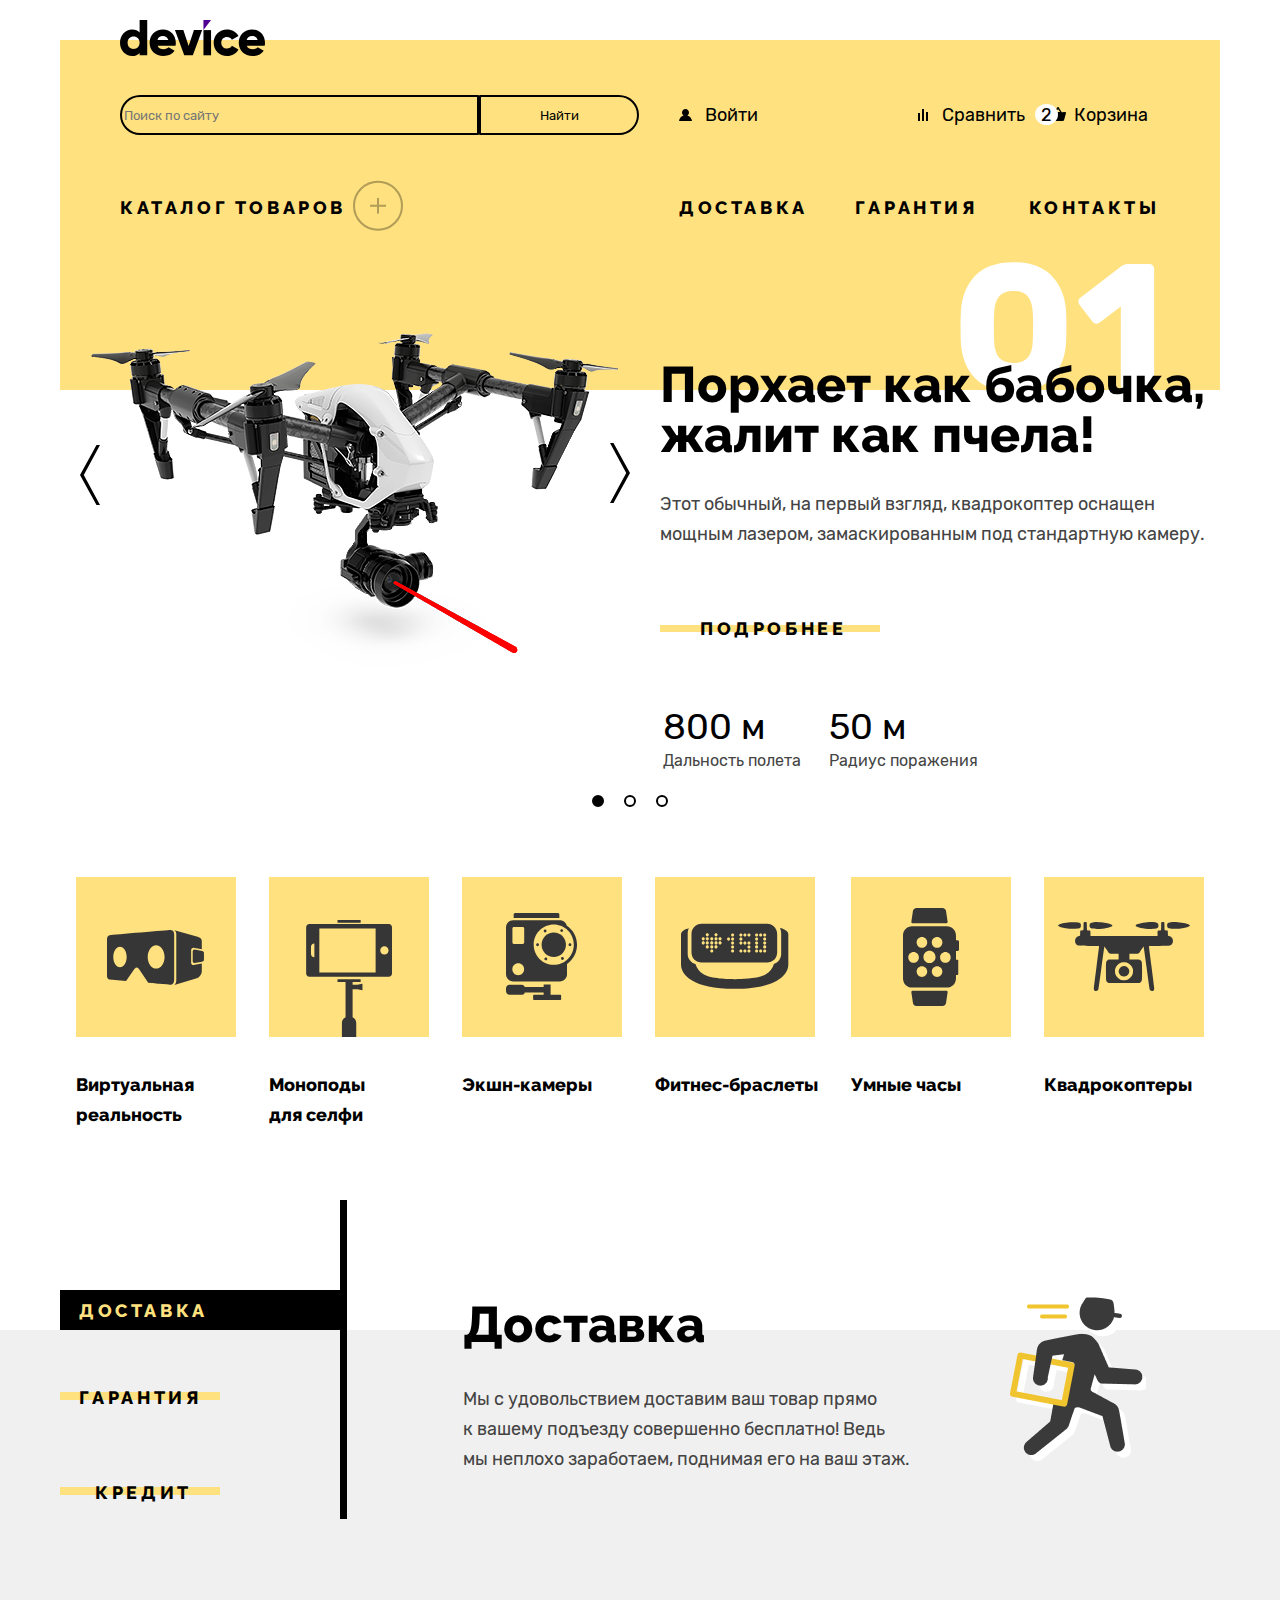
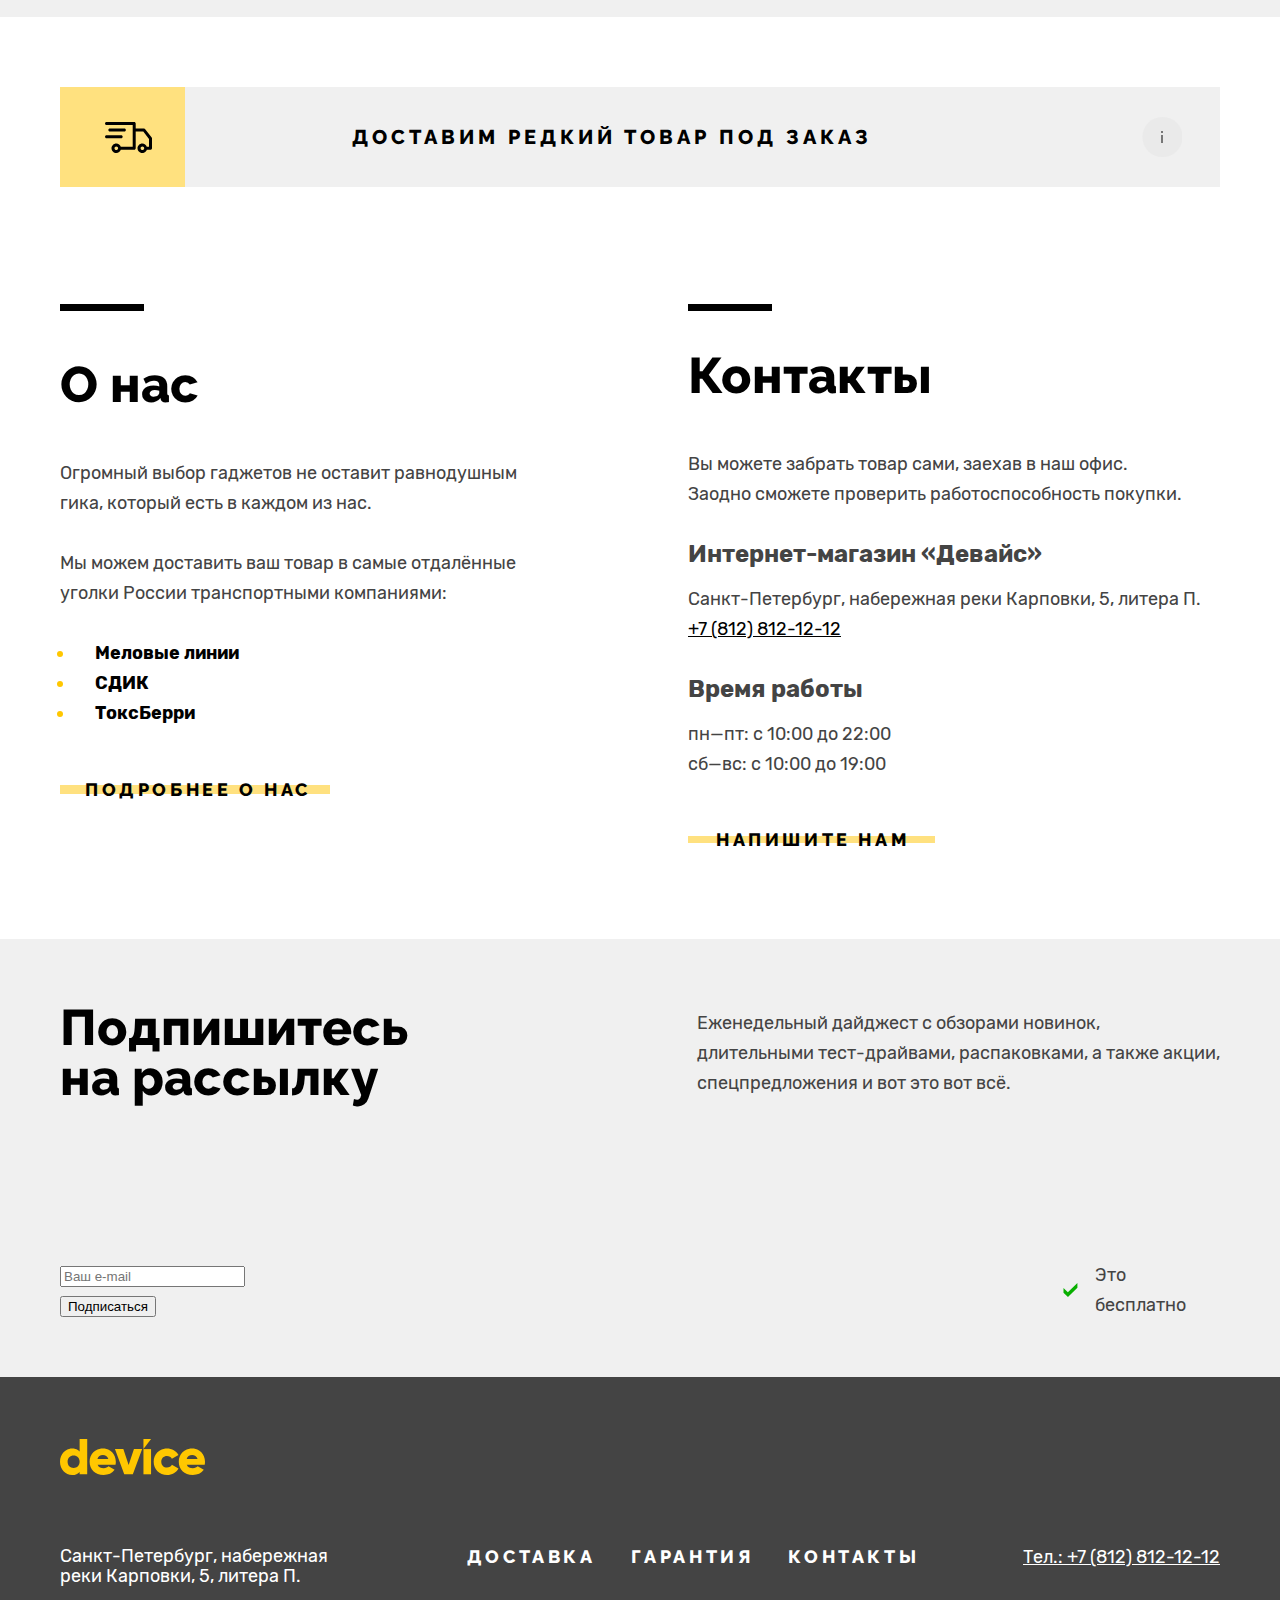
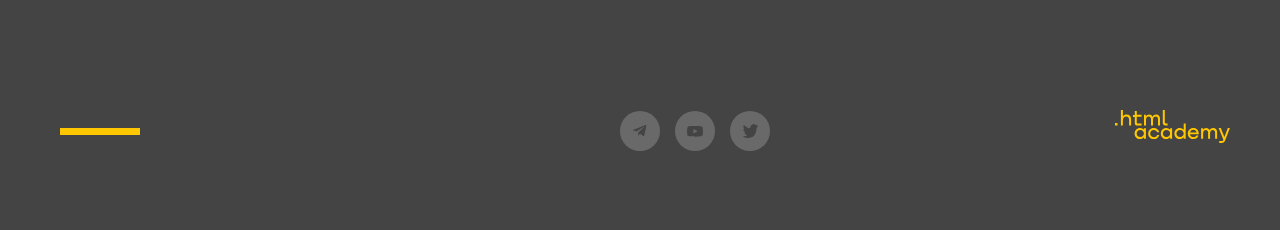
==== index.html @ 653e6f88 "Добавлено оформление" ====
<!DOCTYPE html>
<html lang="ru">

  <head>
    <meta charset="utf-8">
    <title>HTML Academy: Девайс</title>
    <link rel="stylesheet" href="styles/styles.css">
  </head>

  <body>
    <!--Шапка-->
    <header class="page-header">
      <div class="width-container header-wrapper">
        <a href="#" class="logo"><img src="images/logos/logo.svg" height="36" width="145" alt="DEVICE"></a>
        <div class="header-menu">
          <form class="site-search">
            <input type="search" name="search" id="search" class="search" placeholder="Поиск по сайту">
            <button type="submit" class="search-button">Найти</button>
          </form>
          <ul class="main-menu">
            <li class="menu-items-enter">
              <a href="#" class="menu-button enter-menu">Войти</a>
            </li>
            <li class="menu-items-compare">
              <a href="#" class="menu-button compare-menu">Сравнить</a>
            </li>
            <li class="menu-items-basket">
              <a href="#" class="menu-button basket-menu"><span class="goods-in-basket">2</span>
                Корзина</a>
            </li>
          </ul>
        </div>
        <nav class="navigation">
          <div class="navigation-list">
            <button type="button" class="navigation-button">Каталог товаров</button>
            <ul class="navigation-points">
              <li class="navigation-item-delivery"><a href="#" class="navigation-link">Доставка</a></li>
              <li class="navigation-item-warranty"><a href="#" class="navigation-link">Гарантия</a></li>
              <li class="navigation-item-contacts"><a href="#" class="navigation-link">Контакты</a></li>
            </ul>
          </div>
        </nav>
      </div>
    </header>
    <main class="main-container">
      <h1 class="visually-hidden">Интернет-магазин «Девайс»</h1>
      <!--Слайдер-->
      <section class="slider">
        <div class="width-container slider-wrapper">
          <div class="slider-navigation">
            <button type="button" class="arrow-slider arrow-left"><svg width="20" height="60" aria-hidden="true"
                focusable="false" xmlns="http://www.w3.org/2000/svg">
                <path d="M20 60H16.5L0 30L16.5 0H20L3.8 30L20 60Z" fill="black" />
              </svg>
            </button>
            <button type="button" class="arrow-slider arrow-right"><svg width="20" height="60" aria-hidden="true"
                focusable="false" xmlns="http://www.w3.org/2000/svg">
                <path d="M20 60H16.5L0 30L16.5 0H20L3.8 30L20 60Z" fill="black" />
              </svg>
            </button>
          </div>
          <ul class="favorite-goods">
            <li class="favorite-item favorite-item-01">
              <img src="images/slider/drone-slider.png" height="560" width="560" alt="Фото дрона" class="slider-photo">
              <div class="slider-information">
                <h2 class="title">Порхает как бабочка,<br> жалит как пчела!</h2>
                <p class="info-text"> Этот обычный, на первый взгляд, квадрокоптер оснащен<br> мощным лазером,
                  замаскированным
                  под стандартную камеру.</p>
                <a href="#" class="benifit-link"><span class="benifit-link-content">Подробнее</span></a>
                <table>
                  <tr>
                    <td class="text-number">800 м</td>
                    <td class="text-number">50 м</td>
                  </tr>
                  <tr>
                    <td class="text-benifit">Дальность полета</td>
                    <td class="text-benifit">Радиус поражения</td>
                  </tr>
                </table>
              </div>
            </li>
            <li class="visually-hidden">Товар 2</li>
            <li class="visually-hidden">Товар 3</li>
          </ul>
          <div class="slider-points">
            <button type="button" class="slider-button slider-button-active"></button>
            <button type="button" class="slider-button"></button>
            <button type="button" class="slider-button"></button>
          </div>
        </div>
      </section>
      <!--Каталог товаров-->
      <section class="catalogue">
        <div class="width-container">
          <ul class="catalogue-list">
            <li class="catalogue-item">
              <a href="#" class="catalogue-link">
                <div class="catalogue-icon" tabindex="-1">
                  <svg width="97" height="55" aria-hidden="true" focusable="false" xmlns="http://www.w3.org/2000/svg"
                    alt="Виртуальная реальность" class="icon-catalogue-vr">
                    <path
                      d="M84.1314 32.639V20.003C84.1314 18.694 85.1764 17.633 86.4664 17.633L94.7924 19.214V11.02C94.7924 8.66497 93.0844 7.58897 90.5904 6.75497L67.4034 0.174968C69.0194 1.56597 69.2924 2.21497 69.2924 4.57097V49.78C69.2924 52.136 68.8424 53.846 67.3254 54.99L90.5904 47.925C92.9914 47.092 94.7924 43.709 94.7924 41.353V33.44L86.4664 35.007C85.1764 35.009 84.1314 33.947 84.1314 32.639Z"
                      fill="#363636" />
                    <path
                      d="M95.1294 20.979L87.5314 19.535C86.5234 19.535 85.7074 20.364 85.7074 21.386V31.254C85.7074 32.277 86.5234 33.106 87.5314 33.106L95.1294 31.675C96.2834 31.256 96.9534 30.846 96.9534 29.823V22.83C96.9534 21.808 96.1874 21.323 95.1294 20.979Z"
                      fill="#363636" />
                    <path
                      d="M67.1704 4.48297C67.1704 -0.597033 62.9384 0.0239677 62.9384 0.0239677C62.9384 0.0239677 5.83241 4.73797 2.83841 5.14497C-0.155585 5.55197 0.00141458 9.53197 0.00141458 9.53197C0.00141458 9.53197 0.000414578 42.069 0.000414578 45.812C0.000414578 49.555 2.59941 49.565 2.59941 49.565L19.0764 50.968L27.2124 39.3C27.2124 39.3 28.3214 37.472 29.7174 37.472C31.1144 37.472 32.1494 39.333 32.1494 39.333L41.2104 52.854C41.2104 52.854 60.1054 54.763 63.7314 54.763C67.3574 54.762 67.1704 49.739 67.1704 49.739C67.1704 49.739 67.1704 9.56297 67.1704 4.48297ZM12.9824 37.192C9.28442 37.192 6.28641 32.591 6.28641 26.917C6.28641 21.243 9.28442 16.642 12.9824 16.642C16.6804 16.642 19.6784 21.243 19.6784 26.917C19.6784 32.591 16.6804 37.192 12.9824 37.192ZM49.1404 38.618C44.4784 38.618 40.6994 33.379 40.6994 26.917C40.6994 20.454 44.4794 15.215 49.1404 15.215C53.8024 15.215 57.5824 20.454 57.5824 26.917C57.5824 33.379 53.8024 38.618 49.1404 38.618Z"
                      fill="#363636" />
                  </svg>
                </div>
                <p class="catalogue-name" tabindex="-1">Виртуальная<br>реальность</p>
              </a>
            </li>
            <li class="catalogue-item">
              <a href="#" class="catalogue-link">
                <div class="catalogue-icon" tabindex="-1">
                  <svg width="87" height="117" aria-hidden="true" focusable="false" xmlns="http://www.w3.org/2000/svg"
                    alt="Моноподы для селфи" class="icon-catalogue-selfie">
                    <path
                      d="M82.821 4.011H3.33003C1.56903 4.011 0.142029 5.438 0.142029 7.199V53.612C0.142029 55.375 1.56903 56.801 3.33003 56.801H82.822C84.584 56.801 86.011 55.374 86.011 53.612V7.199C86.011 5.438 84.583 4.011 82.821 4.011ZM8.39203 37.236H8.16603C6.40403 37.236 4.97703 35.807 4.97703 34.047V26.764C4.97703 25.003 6.40403 23.576 8.16603 23.576H8.39203V37.236ZM69.623 52.408H13.341V8.402H69.623V52.408ZM78.4 34.552C76.111 34.552 74.254 32.697 74.254 30.405C74.254 28.113 76.11 26.258 78.4 26.258C80.691 26.258 82.548 28.113 82.548 30.405C82.548 32.697 80.691 34.552 78.4 34.552Z"
                      fill="#363636" />
                    <path d="M54.654 0H31.497V2.758H54.654V0Z" fill="#363636" />
                    <path
                      d="M46.608 64.861V61.888H54.654V59.13H31.498V61.888H39.543V97.134C37.404 98.072 35.908 100.206 35.908 102.693V117H50.243V102.693C50.243 100.207 48.748 98.072 46.607 97.136V69.146H51.403L56.454 70.359V63.648L51.403 64.861H46.608Z"
                      fill="#363636" />
                  </svg>
                </div>
                <p class="catalogue-name" tabindex="-1">Моноподы<br>для селфи</p>
              </a>
            </li>
            <li class="catalogue-item">
              <a href="#" class="catalogue-link">
                <div class="catalogue-icon" tabindex="-1">
                  <svg width="72" height="87" aria-hidden="true" focusable="false" xmlns="http://www.w3.org/2000/svg"
                    alt="Экшн-камеры" class="icon-catalogue-actioncam">
                    <path
                      d="M53.349 1.49C53.349 0.754 52.771 0 52.038 0H9.053C8.32 0 7.672 0.754 7.672 1.49V5.012H53.348L53.349 1.49Z"
                      fill="#363636" />
                    <path
                      d="M54.202 81.809H44.605V71.426H37.647V73.933H18.774C18.237 72.679 17.017 71.785 15.593 71.785H3.559C1.642 71.784 0 73.387 0 75.311V78.329C0 80.253 1.642 81.809 3.559 81.809H15.594C17.105 81.809 18.386 80.913 18.863 79.483H37.648V81.809H28.13C27.597 81.809 27.12 82.246 27.12 82.781V85.953C27.12 86.488 27.598 87.001 28.13 87.001H54.202C54.735 87.001 55.132 86.488 55.132 85.953V82.78C55.132 82.245 54.735 81.809 54.202 81.809Z"
                      fill="#363636" />
                    <path
                      d="M60.666 12.39C59.805 9.453 57.099 7.34 53.895 7.34H7.148C3.25 7.34 0 10.449 0 14.361V61.261C0 65.173 3.25 68.382 7.148 68.382H53.895C57.793 68.382 61.021 65.173 61.021 61.261V50.915C67.087 46.711 71.022 39.704 71.022 31.751C71.021 23.672 66.89 16.57 60.666 12.39ZM12.238 62.151C8.979 62.151 6.337 59.501 6.337 56.23C6.337 52.96 8.979 50.308 12.238 50.308C15.497 50.308 18.14 52.96 18.14 56.23C18.14 59.501 15.497 62.151 12.238 62.151ZM18.199 29.546C18.199 30.332 17.564 30.968 16.781 30.968H7.841C7.058 30.968 6.423 30.331 6.423 29.546V15.386C6.423 14.6 7.058 13.963 7.841 13.963H16.78C17.563 13.963 18.198 14.6 18.198 15.386L18.199 29.546ZM47.762 51.858C36.686 51.858 27.705 42.848 27.705 31.735C27.705 20.622 36.685 11.611 47.762 11.611C58.839 11.611 67.82 20.621 67.82 31.735C67.82 42.849 58.839 51.858 47.762 51.858Z"
                      fill="#363636" />
                    <path
                      d="M47.762 43.964C54.4932 43.964 59.95 38.4889 59.95 31.735C59.95 24.9811 54.4932 19.506 47.762 19.506C41.0308 19.506 35.574 24.9811 35.574 31.735C35.574 38.4889 41.0308 43.964 47.762 43.964Z"
                      fill="#363636" />
                    <path
                      d="M31.562 33.171C32.3545 33.171 32.997 32.5285 32.997 31.736C32.997 30.9435 32.3545 30.301 31.562 30.301C30.7695 30.301 30.127 30.9435 30.127 31.736C30.127 32.5285 30.7695 33.171 31.562 33.171Z"
                      fill="#363636" />
                    <path
                      d="M63.963 33.171C64.7555 33.171 65.398 32.5285 65.398 31.736C65.398 30.9435 64.7555 30.301 63.963 30.301C63.1705 30.301 62.528 30.9435 62.528 31.736C62.528 32.5285 63.1705 33.171 63.963 33.171Z"
                      fill="#363636" />
                    <path
                      d="M39.109 19.429C39.9015 19.429 40.544 18.7865 40.544 17.994C40.544 17.2015 39.9015 16.559 39.109 16.559C38.3165 16.559 37.674 17.2015 37.674 17.994C37.674 18.7865 38.3165 19.429 39.109 19.429Z"
                      fill="#363636" />
                    <path
                      d="M56.415 46.912C57.2048 46.912 57.845 46.2691 57.845 45.476C57.845 44.6829 57.2048 44.04 56.415 44.04C55.6252 44.04 54.985 44.6829 54.985 45.476C54.985 46.2691 55.6252 46.912 56.415 46.912Z"
                      fill="#363636" />
                    <path
                      d="M55.697 19C56.4895 19 57.132 18.3575 57.132 17.565C57.132 16.7725 56.4895 16.13 55.697 16.13C54.9045 16.13 54.262 16.7725 54.262 17.565C54.262 18.3575 54.9045 19 55.697 19Z"
                      fill="#363636" />
                    <path
                      d="M39.828 47.341C40.6205 47.341 41.263 46.6985 41.263 45.906C41.263 45.1135 40.6205 44.471 39.828 44.471C39.0355 44.471 38.393 45.1135 38.393 45.906C38.393 46.6985 39.0355 47.341 39.828 47.341Z"
                      fill="#363636" />
                  </svg>
                </div>
                <p class="catalogue-name" tabindex="-1">Экшн-камеры</p>
              </a>
            </li>
            <li class="catalogue-item">
              <a href="#" class="catalogue-link">
                <div class="catalogue-icon" tabindex="-1">
                  <svg width="108" height="66" aria-hidden="true" focusable="false" xmlns="http://www.w3.org/2000/svg"
                    alt="Фитнес-браслеты" class="icon-catalogue-fit">
                    <path
                      d="M98.967 5.07411C99.719 6.51511 100.176 8.15411 100.176 9.89211V30.9941C100.176 35.6101 97.084 39.5211 92.93 40.8941C91.605 44.8811 89.152 48.7481 84.879 51.3261C76.203 56.5571 53.755 56.1631 53.681 56.1631C53.603 56.1631 31.168 56.5581 22.492 51.3261C18.276 48.7811 15.784 44.9791 14.45 41.0471C10.032 39.8381 6.694 35.7961 6.694 30.9941V9.89311C6.694 8.20511 7.121 6.61111 7.833 5.20011C4.17 6.10911 0 7.91811 0 11.4341C0 17.6771 0 37.1211 0 41.4171C0 51.6681 11.839 65.8501 53.657 65.8501C95.477 65.8501 107.314 51.6681 107.314 41.4171C107.314 37.1211 107.314 17.6771 107.314 11.4341C107.313 7.75011 102.738 5.94011 98.967 5.07411Z"
                      fill="#363636" />
                    <path
                      d="M20.561 39.4591H86.084C91.648 39.4591 96.158 34.9461 96.158 29.3821V10.9351C96.158 5.37211 91.648 0.860107 86.084 0.860107H20.561C14.997 0.860107 10.486 5.37111 10.486 10.9351V29.3821C10.486 34.9461 14.997 39.4591 20.561 39.4591ZM83.695 10.4681C84.562 10.4681 85.264 11.1711 85.264 12.0381C85.264 12.9041 84.562 13.6071 83.695 13.6071C82.828 13.6071 82.127 12.9041 82.127 12.0381C82.127 11.1701 82.828 10.4681 83.695 10.4681ZM83.695 14.5071C84.562 14.5071 85.264 15.2101 85.264 16.0751C85.264 16.9421 84.562 17.6441 83.695 17.6441C82.828 17.6441 82.127 16.9421 82.127 16.0751C82.127 15.2101 82.828 14.5071 83.695 14.5071ZM83.695 18.5461C84.562 18.5461 85.264 19.2481 85.264 20.1151C85.264 20.9811 84.562 21.6841 83.695 21.6841C82.828 21.6841 82.127 20.9811 82.127 20.1151C82.127 19.2481 82.828 18.5461 83.695 18.5461ZM83.695 22.3731C84.562 22.3731 85.264 23.0771 85.264 23.9421C85.264 24.8091 84.562 25.5101 83.695 25.5101C82.828 25.5101 82.127 24.8091 82.127 23.9421C82.127 23.0761 82.828 22.3731 83.695 22.3731ZM83.695 26.4121C84.562 26.4121 85.264 27.1141 85.264 27.9811C85.264 28.8461 84.562 29.5491 83.695 29.5491C82.828 29.5491 82.127 28.8451 82.127 27.9811C82.127 27.1141 82.828 26.4121 83.695 26.4121ZM79.656 10.4681C80.523 10.4681 81.224 11.1711 81.224 12.0381C81.224 12.9041 80.523 13.6071 79.656 13.6071C78.791 13.6071 78.088 12.9041 78.088 12.0381C78.088 11.1701 78.791 10.4681 79.656 10.4681ZM79.656 26.4121C80.523 26.4121 81.224 27.1141 81.224 27.9811C81.224 28.8461 80.523 29.5491 79.656 29.5491C78.791 29.5491 78.088 28.8451 78.088 27.9811C78.088 27.1141 78.791 26.4121 79.656 26.4121ZM75.619 10.4681C76.484 10.4681 77.187 11.1711 77.187 12.0381C77.187 12.9041 76.484 13.6071 75.619 13.6071C74.752 13.6071 74.05 12.9041 74.05 12.0381C74.05 11.1701 74.752 10.4681 75.619 10.4681ZM75.619 14.5071C76.484 14.5071 77.187 15.2101 77.187 16.0751C77.187 16.9421 76.484 17.6441 75.619 17.6441C74.752 17.6441 74.05 16.9421 74.05 16.0751C74.05 15.2101 74.752 14.5071 75.619 14.5071ZM75.619 18.5461C76.484 18.5461 77.187 19.2481 77.187 20.1151C77.187 20.9811 76.484 21.6841 75.619 21.6841C74.752 21.6841 74.05 20.9811 74.05 20.1151C74.05 19.2481 74.752 18.5461 75.619 18.5461ZM75.619 22.3731C76.484 22.3731 77.187 23.0771 77.187 23.9421C77.187 24.8091 76.484 25.5101 75.619 25.5101C74.752 25.5101 74.05 24.8091 74.05 23.9421C74.05 23.0761 74.752 22.3731 75.619 22.3731ZM75.619 26.4121C76.484 26.4121 77.187 27.1141 77.187 27.9811C77.187 28.8461 76.484 29.5491 75.619 29.5491C74.752 29.5491 74.05 28.8451 74.05 27.9811C74.05 27.1141 74.752 26.4121 75.619 26.4121ZM67.965 10.4681C68.832 10.4681 69.533 11.1711 69.533 12.0381C69.533 12.9041 68.832 13.6071 67.965 13.6071C67.098 13.6071 66.397 12.9041 66.397 12.0381C66.396 11.1701 67.1 10.4681 67.965 10.4681ZM67.965 18.5461C68.832 18.5461 69.533 19.2481 69.533 20.1151C69.533 20.9811 68.832 21.6841 67.965 21.6841C67.098 21.6841 66.397 20.9811 66.397 20.1151C66.396 19.2481 67.1 18.5461 67.965 18.5461ZM67.965 22.4271C68.832 22.4271 69.533 23.1281 69.533 23.9951C69.533 24.8601 68.832 25.5641 67.965 25.5641C67.098 25.5641 66.397 24.8601 66.397 23.9951C66.396 23.1281 67.1 22.4271 67.965 22.4271ZM67.965 26.4121C68.832 26.4121 69.533 27.1141 69.533 27.9811C69.533 28.8461 68.832 29.5491 67.965 29.5491C67.098 29.5491 66.397 28.8451 66.397 27.9811C66.396 27.1141 67.1 26.4121 67.965 26.4121ZM63.926 10.4681C64.793 10.4681 65.496 11.1711 65.496 12.0381C65.496 12.9041 64.793 13.6071 63.926 13.6071C63.061 13.6071 62.357 12.9041 62.357 12.0381C62.356 11.1701 63.061 10.4681 63.926 10.4681ZM63.926 18.5461C64.793 18.5461 65.496 19.2481 65.496 20.1151C65.496 20.9811 64.793 21.6841 63.926 21.6841C63.061 21.6841 62.357 20.9811 62.357 20.1151C62.356 19.2481 63.061 18.5461 63.926 18.5461ZM63.926 26.4121C64.793 26.4121 65.496 27.1141 65.496 27.9811C65.496 28.8461 64.793 29.5491 63.926 29.5491C63.061 29.5491 62.357 28.8451 62.357 27.9811C62.356 27.1141 63.061 26.4121 63.926 26.4121ZM59.888 10.4681C60.753 10.4681 61.457 11.1711 61.457 12.0381C61.457 12.9041 60.753 13.6071 59.888 13.6071C59.021 13.6071 58.32 12.9041 58.32 12.0381C58.319 11.1701 59.021 10.4681 59.888 10.4681ZM59.888 14.5071C60.753 14.5071 61.457 15.2101 61.457 16.0751C61.457 16.9421 60.753 17.6441 59.888 17.6441C59.021 17.6441 58.32 16.9421 58.32 16.0751C58.319 15.2101 59.021 14.5071 59.888 14.5071ZM59.888 18.5461C60.753 18.5461 61.457 19.2481 61.457 20.1151C61.457 20.9811 60.753 21.6841 59.888 21.6841C59.021 21.6841 58.32 20.9811 58.32 20.1151C58.319 19.2481 59.021 18.5461 59.888 18.5461ZM59.888 26.4121C60.753 26.4121 61.457 27.1141 61.457 27.9811C61.457 28.8461 60.753 29.5491 59.888 29.5491C59.021 29.5491 58.32 28.8451 58.32 27.9811C58.319 27.1141 59.021 26.4121 59.888 26.4121ZM51.598 10.4681C52.465 10.4681 53.167 11.1711 53.167 12.0381C53.167 12.9041 52.465 13.6071 51.598 13.6071C50.731 13.6071 50.03 12.9041 50.03 12.0381C50.029 11.1701 50.731 10.4681 51.598 10.4681ZM51.598 14.5071C52.465 14.5071 53.167 15.2101 53.167 16.0751C53.167 16.9421 52.465 17.6441 51.598 17.6441C50.731 17.6441 50.03 16.9421 50.03 16.0751C50.029 15.2101 50.731 14.5071 51.598 14.5071ZM51.598 18.5461C52.465 18.5461 53.167 19.2481 53.167 20.1151C53.167 20.9811 52.465 21.6841 51.598 21.6841C50.731 21.6841 50.03 20.9811 50.03 20.1151C50.029 19.2481 50.731 18.5461 51.598 18.5461ZM51.598 22.4271C52.465 22.4271 53.167 23.1281 53.167 23.9951C53.167 24.8601 52.465 25.5641 51.598 25.5641C50.731 25.5641 50.03 24.8601 50.03 23.9951C50.029 23.1281 50.731 22.4271 51.598 22.4271ZM51.598 26.4121C52.465 26.4121 53.167 27.1141 53.167 27.9811C53.167 28.8461 52.465 29.5491 51.598 29.5491C50.731 29.5491 50.03 28.8451 50.03 27.9811C50.029 27.1141 50.731 26.4121 51.598 26.4121ZM47.559 14.5071C48.426 14.5071 49.127 15.2101 49.127 16.0751C49.127 16.9421 48.426 17.6441 47.559 17.6441C46.692 17.6441 45.99 16.9421 45.99 16.0751C45.99 15.2101 46.691 14.5071 47.559 14.5071ZM39.057 14.2951C39.922 14.2951 40.626 14.9981 40.626 15.8631C40.626 16.7301 39.922 17.4321 39.057 17.4321C38.19 17.4321 37.486 16.7291 37.486 15.8631C37.486 14.9981 38.189 14.2951 39.057 14.2951ZM39.057 18.3331C39.922 18.3331 40.626 19.0361 40.626 19.9031C40.626 20.7691 39.922 21.4731 39.057 21.4731C38.19 21.4731 37.486 20.7691 37.486 19.9031C37.486 19.0361 38.189 18.3331 39.057 18.3331ZM35.018 10.2551C35.883 10.2551 36.586 10.9581 36.586 11.8251C36.586 12.6911 35.882 13.3931 35.018 13.3931C34.151 13.3931 33.449 12.6901 33.449 11.8251C33.449 10.9581 34.15 10.2551 35.018 10.2551ZM35.018 14.2951C35.883 14.2951 36.586 14.9981 36.586 15.8631C36.586 16.7301 35.882 17.4321 35.018 17.4321C34.151 17.4321 33.449 16.7291 33.449 15.8631C33.449 14.9981 34.15 14.2951 35.018 14.2951ZM35.018 18.3331C35.883 18.3331 36.586 19.0361 36.586 19.9031C36.586 20.7691 35.882 21.4731 35.018 21.4731C34.151 21.4731 33.449 20.7691 33.449 19.9031C33.449 19.0361 34.15 18.3331 35.018 18.3331ZM35.018 22.3731C35.883 22.3731 36.586 23.0771 36.586 23.9421C36.586 24.8091 35.882 25.5101 35.018 25.5101C34.151 25.5101 33.449 24.8091 33.449 23.9421C33.449 23.0761 34.15 22.3731 35.018 22.3731ZM30.764 14.2951C31.631 14.2951 32.333 14.9981 32.333 15.8631C32.333 16.7301 31.631 17.4321 30.764 17.4321C29.897 17.4321 29.196 16.7291 29.196 15.8631C29.196 14.9981 29.897 14.2951 30.764 14.2951ZM30.764 18.3331C31.631 18.3331 32.333 19.0361 32.333 19.9031C32.333 20.7691 31.631 21.4731 30.764 21.4731C29.897 21.4731 29.196 20.7691 29.196 19.9031C29.196 19.0361 29.897 18.3331 30.764 18.3331ZM30.764 22.3731C31.631 22.3731 32.333 23.0771 32.333 23.9421C32.333 24.8091 31.631 25.5101 30.764 25.5101C29.897 25.5101 29.196 24.8091 29.196 23.9421C29.196 23.0761 29.897 22.3731 30.764 22.3731ZM30.764 26.4121C31.631 26.4121 32.333 27.1141 32.333 27.9811C32.333 28.8461 31.631 29.5491 30.764 29.5491C29.897 29.5491 29.196 28.8451 29.196 27.9811C29.196 27.1141 29.897 26.4121 30.764 26.4121ZM26.3 10.2551C27.167 10.2551 27.871 10.9581 27.871 11.8251C27.871 12.6911 27.167 13.3931 26.3 13.3931C25.435 13.3931 24.731 12.6901 24.731 11.8251C24.731 10.9581 25.435 10.2551 26.3 10.2551ZM26.3 14.2951C27.167 14.2951 27.871 14.9981 27.871 15.8631C27.871 16.7301 27.167 17.4321 26.3 17.4321C25.435 17.4321 24.731 16.7291 24.731 15.8631C24.731 14.9981 25.435 14.2951 26.3 14.2951ZM26.3 18.3331C27.167 18.3331 27.871 19.0361 27.871 19.9031C27.871 20.7691 27.167 21.4731 26.3 21.4731C25.435 21.4731 24.731 20.7691 24.731 19.9031C24.731 19.0361 25.435 18.3331 26.3 18.3331ZM26.3 22.3731C27.167 22.3731 27.871 23.0771 27.871 23.9421C27.871 24.8091 27.167 25.5101 26.3 25.5101C25.435 25.5101 24.731 24.8091 24.731 23.9421C24.731 23.0761 25.435 22.3731 26.3 22.3731ZM22.263 14.2951C23.128 14.2951 23.832 14.9981 23.832 15.8631C23.832 16.7301 23.128 17.4321 22.263 17.4321C21.396 17.4321 20.694 16.7291 20.694 15.8631C20.694 14.9981 21.396 14.2951 22.263 14.2951ZM22.263 18.3331C23.128 18.3331 23.832 19.0361 23.832 19.9031C23.832 20.7691 23.128 21.4731 22.263 21.4731C21.396 21.4731 20.694 20.7691 20.694 19.9031C20.694 19.0361 21.396 18.3331 22.263 18.3331Z"
                      fill="#363636" />
                  </svg>
                </div>
                <p class="catalogue-name" tabindex="-1">Фитнес-браслеты</p>
              </a>
            </li>
            <li class="catalogue-item">
              <a href="#" class="catalogue-link">
                <div class="catalogue-icon" tabindex="-1">
                  <svg width="57" height="98" aria-hidden="true" focusable="false" xmlns="http://www.w3.org/2000/svg"
                    alt="Умные часы" class="icon-catalogue-watch">
                    <path
                      d="M54.494 32.197H52.979V27.557C52.979 22.505 48.892 18.371 43.897 18.371H9.082C4.086 18.372 0 22.505 0 27.557V70.425C0 75.477 4.087 79.61 9.083 79.61H43.898C48.893 79.61 52.98 75.477 52.98 70.425V67.01H54.495C54.91 67.01 55.252 66.666 55.252 66.246V52.467C55.252 52.046 54.91 51.701 54.495 51.701H52.98V42.913H54.495C55.327 42.913 56.009 42.225 56.009 41.382V33.728C56.008 32.886 55.326 32.197 54.494 32.197ZM34.082 29.088C37.008 29.088 39.381 31.486 39.381 34.446C39.381 37.406 37.008 39.804 34.082 39.804C31.156 39.804 28.784 37.406 28.784 34.446C28.784 31.486 31.156 29.088 34.082 29.088ZM18.945 29.088C21.87 29.088 24.243 31.486 24.243 34.446C24.243 37.406 21.87 39.804 18.945 39.804C16.019 39.804 13.647 37.406 13.647 34.446C13.647 31.486 16.019 29.088 18.945 29.088ZM5.297 49.397C5.297 46.438 7.668 44.039 10.595 44.039C13.521 44.039 15.893 46.438 15.893 49.397C15.893 52.356 13.52 54.755 10.595 54.755C7.668 54.756 5.297 52.356 5.297 49.397ZM18.945 68.894C16.019 68.894 13.647 66.496 13.647 63.536C13.647 60.576 16.019 58.178 18.945 58.178C21.87 58.178 24.243 60.576 24.243 63.536C24.243 66.496 21.87 68.894 18.945 68.894ZM20.435 48.991C20.435 45.609 23.146 42.867 26.49 42.867C29.834 42.867 32.545 45.609 32.545 48.991C32.545 52.373 29.834 55.115 26.49 55.115C23.146 55.114 20.435 52.373 20.435 48.991ZM34.082 68.894C31.156 68.894 28.784 66.496 28.784 63.536C28.784 60.576 31.156 58.178 34.082 58.178C37.008 58.178 39.381 60.576 39.381 63.536C39.381 66.496 37.008 68.894 34.082 68.894ZM42.384 54.756C39.457 54.756 37.086 52.357 37.086 49.398C37.086 46.439 39.457 44.04 42.384 44.04C45.31 44.04 47.682 46.439 47.682 49.398C47.682 52.356 45.31 54.756 42.384 54.756Z"
                      fill="#363636" />
                    <path
                      d="M9.646 15.31H43.333C44.176 15.31 44.765 14.629 44.639 13.796L43.023 3.028C43.023 3.028 43.023 3.027 43.021 3.026C42.771 1.362 41.189 0 39.506 0H13.474C11.788 0 10.206 1.362 9.957 3.028L8.342 13.795C8.217 14.628 8.803 15.31 9.646 15.31Z"
                      fill="#363636" />
                    <path
                      d="M43.333 82.671H9.646C8.803 82.671 8.217 83.354 8.342 84.187L9.957 94.954C10.207 96.62 11.789 97.982 13.473 97.982H39.505C41.189 97.982 42.771 96.62 43.022 94.956V94.954L44.637 84.187C44.765 83.354 44.176 82.671 43.333 82.671Z"
                      fill="#363636" />
                  </svg>
                </div>
                <p class="catalogue-name" tabindex="-1">Умные часы</p>
              </a>
            </li>
            <li class="catalogue-item">
              <a href="#" class="catalogue-link">
                <div class="catalogue-icon">
                  <svg width="133" height="70" aria-hidden="true" focusable="false" xmlns="http://www.w3.org/2000/svg"
                    alt="Квадрокоптеры" class="icon-catalogue-drone">
                    <path
                      d="M12.0523 0.257913C6.50738 0.745213 1.83838 1.85073 0.575275 2.93033C-0.147425 3.54653 -0.147425 3.54653 0.342875 4.08653C0.987375 4.80623 4.05628 5.73151 7.59048 6.32281C11.5885 6.99081 20.1003 7.01622 21.3136 6.37412C22.5255 5.70612 22.9376 4.96048 22.9376 3.39268C22.9376 1.77398 22.3185 0.976689 20.7198 0.540189C19.274 0.154289 14.9415 1.33812e-05 12.0523 0.257913Z"
                      fill="#363636" />
                    <path
                      d="M25.7745 0.488281C25.6451 0.771481 25.5162 2.5962 25.5162 4.6001C25.5162 8.6611 25.6715 8.3784 23.3243 8.5332L22.2935 8.6103L22.0352 13.6986L20.8487 13.9818C18.2696 14.6498 16.8497 16.577 17.0572 19.2762C17.1851 21.2034 18.088 22.617 19.6358 23.3631C20.7447 23.8763 21.1055 23.9012 30.8819 23.9012C36.4268 23.9012 41.0191 23.9798 41.0704 24.0819C41.1212 24.2103 39.961 33.4891 38.4908 44.7206C37.046 55.9511 35.8077 65.7177 35.7823 66.3866C35.731 68.0038 36.6085 69.0077 38.13 69.0077C39.3673 69.0077 40.1417 68.3661 40.4513 67.1063C40.5807 66.5926 41.9469 56.7733 43.4694 45.285C44.9914 33.8221 46.3322 24.4163 46.4098 24.4163C46.5128 24.4163 47.4928 25.8294 48.6022 27.552C51.5421 32.178 51.0011 31.8689 56.2375 31.8689H60.5959V37.4987L55.4631 37.5758C50.7429 37.6529 50.2531 37.7028 49.5818 38.191C48.009 39.3482 47.9568 39.606 47.9568 49.1676C47.9568 58.7018 47.9832 58.9596 49.4793 60.2174L50.3304 60.9127H81.6956L82.5462 60.2174C84.0423 58.9596 84.0667 58.7018 84.0667 49.1676C84.0667 39.6061 84.0159 39.3483 82.4437 38.191C81.7728 37.7027 81.2826 37.6529 76.5619 37.5758L71.4301 37.4987V31.8689H75.7895C81.0239 31.8689 80.4829 32.178 83.4233 27.552C84.5337 25.8293 85.5131 24.4163 85.6167 24.4163C85.6929 24.4163 87.0356 33.8221 88.5562 45.285C90.0787 56.7733 91.4458 66.5926 91.5748 67.1063C91.8844 68.3661 92.6568 69.0077 93.8961 69.0077C95.4176 69.0077 96.2955 68.0038 96.2428 66.3866C96.2174 65.7177 94.9791 55.9511 93.5338 44.7206C92.065 33.4892 90.9029 24.2103 90.9557 24.0819C91.0065 23.9798 95.5973 23.9012 101.145 23.9012C110.921 23.9012 111.281 23.8763 112.389 23.3631C113.937 22.617 114.839 21.2034 114.968 19.2762C115.175 16.577 113.757 14.6497 111.177 13.9818L109.99 13.6986L109.734 8.6103L108.702 8.5332C106.355 8.3784 106.508 8.6611 106.508 4.6001C106.508 2.5962 106.38 0.771481 106.252 0.488281C106.045 0.128381 105.709 0 104.884 0C104.265 0 103.646 0.128394 103.464 0.308594C103.258 0.514194 103.155 1.77392 103.155 4.24072C103.155 6.70802 103.052 7.9678 102.845 8.1728C102.666 8.3525 101.944 8.48091 101.196 8.48091C99.5699 8.48091 99.5445 8.53311 99.5445 11.5913V13.8784H32.4806V11.5913C32.4806 8.53321 32.4557 8.48091 30.8307 8.48091C30.0822 8.48091 29.3605 8.3525 29.1803 8.1728C28.9728 7.9677 28.8702 6.70802 28.8702 4.24072C28.8702 1.77392 28.7672 0.514094 28.5606 0.308594C28.3799 0.128394 27.7603 0 27.1417 0C26.317 0 25.9815 0.128481 25.7745 0.488281ZM68.6173 40.6084C71.506 41.5068 74.0089 44.001 74.7833 46.7764C75.2218 48.3194 75.0929 50.9922 74.4991 52.5596C73.8028 54.4346 71.8145 56.5694 69.9337 57.4951C68.6437 58.1367 68.1798 58.2139 66.0128 58.2139C63.8463 58.2139 63.3819 58.1368 62.0924 57.4951C60.2081 56.5693 58.2233 54.4346 57.5265 52.5596C56.9337 50.9922 56.8038 48.3194 57.2428 46.7764C57.9908 44.0528 60.4923 41.5069 63.3043 40.6084C65.3165 39.9659 66.6046 39.9659 68.6173 40.6084Z"
                      fill="#363636" />
                    <path
                      d="M63.794 44.4375C61.7574 45.3633 60.2872 48.0869 60.7252 50.168C61.4991 53.8448 65.5484 55.7207 68.7208 53.8701C70.7062 52.7119 71.712 50.3232 71.172 48.0869C70.6036 45.6963 68.4376 43.9492 66.0128 43.9492C65.3673 43.9493 64.3873 44.1807 63.794 44.4375Z"
                      fill="#363636" />
                    <path
                      d="M36.0919 0.154283C32.1715 0.822283 31.5787 1.28518 31.5787 3.59808C31.5787 5.42278 32.0426 6.0141 33.8468 6.5537C35.3966 7.0161 41.0192 7.06787 44.3468 6.68207C51.2076 5.85977 55.6686 4.13766 54.0455 2.93006C52.7804 2.03016 49.1432 1.05358 44.9913 0.539977C42.5157 0.231977 36.9952 -1.67042e-05 36.0919 0.154283Z"
                      fill="#363636" />
                    <path
                      d="M89.4845 0.257917C83.1652 0.848217 77.6202 2.339 77.6202 3.4439C77.6202 5.1661 85.461 6.91361 93.2501 6.93951C99.0538 6.93951 100.446 6.2974 100.446 3.5982C100.446 1.774 99.8273 0.976616 98.0734 0.514216C96.4239 0.102616 92.3985 1.71959e-05 89.4845 0.257917Z"
                      fill="#363636" />
                    <path
                      d="M112.776 0.283308C110.996 0.514308 109.758 1.05383 109.346 1.77403C108.959 2.54453 109.036 4.67781 109.5 5.34581C110.428 6.65681 111.152 6.81109 116.568 6.81109C120.23 6.81109 122.37 6.68221 124.435 6.32281C127.969 5.73151 131.038 4.80623 131.683 4.08653C132.173 3.54653 132.173 3.54653 131.45 2.93033C130.109 1.79943 125.492 0.745217 119.534 0.257917C116.053 -0.0252828 115.046 -0.0252922 112.776 0.283308Z"
                      fill="#363636" />
                  </svg>
                </div>
                <p class="catalogue-name" tabindex="-1">Квадрокоптеры</p>
              </a>
            </li>
          </ul>
        </div>
      </section>
      <!--Преимущества-->
      <section class="benifits">
        <div class="width-container benifits-container">
          <ul class="benifit-list">
            <li class="benifit-item benifit-delivery">
              <button type="button" class="benifit-button black-delivery-button">Доставка</button>
            </li>
            <li class="benifit-item benifit-warranty">
              <button type="button" class="benifit-button gb-warranty">Гарантия</button>
            </li>
            <li class="benifit-item benifit-credit">
              <button type="button" class="benifit-button gb-credit">Кредит</button>
            </li>
          </ul>
          <svg width="7" height="319" class="long-thin-rectangle"></svg>
          <div class="benifit-description">
            <h2 class="title">Доставка</h2>
            <p class="info-text-benifits">Мы с удовольствием доставим ваш товар прямо<br>
              к вашему подъезду совершенно бесплатно! Ведь<br>
              мы неплохо заработаем, поднимая его на ваш этаж.</p>
          </div>
        </div>
      </section>
      <div class="width-container">
        <button class="rare-item-delivery" type="button"><svg width="47" height="31" viewBox="0 0 47 31" fill="none"
            xmlns="http://www.w3.org/2000/svg" class="delivery-car">
            <path
              d="M46.7 15.4L40.2 7.2C39.9 6.8 39.5 6.6 39 6.6H30.7V1.5C30.7 0.7 30 0 29.2 0H1.5C0.7 0 0 0.7 0 1.5C0 2.3 0.7 3 1.5 3H27.7V24.7H15.8C15.2 22.8 13.4 21.4 11.3 21.4C8.7 21.4 6.5 23.6 6.5 26.2C6.5 28.8 8.7 31 11.3 31C13.4 31 15.2 29.6 15.8 27.7H29.2C30 27.7 30.7 27 30.7 26.2V9.6H38.3L44 16.9V24.8H41.8C41.2 22.9 39.4 21.5 37.3 21.5C34.7 21.5 32.5 23.7 32.5 26.3C32.5 28.9 34.6 31.1 37.3 31.1C39.4 31.1 41.2 29.7 41.8 27.8H45.5C46.3 27.8 47 27.1 47 26.3V16.4C47 16 46.9 15.7 46.7 15.4ZM11.3 28C10.3 28 9.5 27.2 9.5 26.2C9.5 25.2 10.3 24.4 11.3 24.4C12.3 24.4 13.1 25.2 13.1 26.2C13.1 27.2 12.2 28 11.3 28ZM37.4 28C36.4 28 35.6 27.2 35.6 26.2C35.6 25.2 36.4 24.4 37.4 24.4C38.4 24.4 39.2 25.2 39.2 26.2C39.2 27.2 38.3 28 37.4 28Z"
              fill="black" />
            <path
              d="M19.4 9.6C20.2 9.6 20.9 8.9 20.9 8.1C20.9 7.3 20.2 6.6 19.4 6.6H4.8C4 6.6 3.3 7.3 3.3 8.1C3.3 8.9 4 9.6 4.8 9.6H19.4Z"
              fill="black" />
            <path
              d="M17.7 14.7C17.7 13.9 17 13.2 16.2 13.2H1.5C0.7 13.2 0 13.9 0 14.7C0 15.5 0.7 16.2 1.5 16.2H16.2C17 16.2 17.7 15.5 17.7 14.7Z"
              fill="black" />
          </svg>
          <span class="rare-item-content">Доставим редкий товар под заказ</span>


        </button>
      </div>
      <!--Контактная информация-->
      <div class="width-container">
        <section class="about-us">
          <div class="about-us-info">
            <svg width="84" height="7" class="small-thin-rectangle"></svg>
            <h3 class="title-about-us">О нас</h3>
            <p class="about-us-description">Огромный выбор гаджетов не оставит равнодушным<br> гика, который есть в
              каждом
              из
              нас.</p>
            <p class="about-us-description">Мы можем доставить ваш товар в самые отдалённые<br> уголки России
              транспортными
              компаниями:</p>
            <ul class="shipping">
              <li class="shipping-company">Меловые линии</li>
              <li class="shipping-company">СДИК</li>
              <li class="shipping-company">ТоксБерри</li>
            </ul>
            <a href="#" class="benifit-button about-us-button"><span class="about-us-content">Подробнее о нас</span></a>
          </div>
          <div class="about-us-contacts">
            <svg width="84" height="7" class="small-thin-rectangle"></svg>
            <h3 class="title-about-us">Контакты</h3>
            <p class="about-us-description">Вы можете забрать товар сами, заехав в наш офис.<br>Заодно сможете проверить
              работоспособность покупки.</p>
            <h4 class="about-us-subtitile">Интернет-магазин «Девайс»</h4>
            <p class="about-us-description">Санкт-Петербург, набережная реки Карповки, 5, литера П.<br>
              <a href="tel:+78128121212" class="about-us-phone">+7 (812) 812-12-12</a>
            </p>
            <h4 class="about-us-subtitile">Время работы</h4>
            <p class="working-hours">пн—пт: с 10:00 до 22:00<br>
              сб—вс: с 10:00 до 19:00</p>
            <a href="#" class="benifit-button contact-us-button"><span class="contact-us-content"></span>Напишите
              нам</span></a>
          </div>
        </section>
      </div>
      <!--Подписаться на рассылку-->
      <section class="subscribe">
        <div class="width-container">
          <div class="subscribe-text">
            <h3 class="title">Подпишитесь<br>на рассылку</h3>
            <p class="info-subscribe">Еженедельный дайджест с обзорами новинок,<br>
              длительными тест-драйвами, распаковками, а также акции,<br>
              спецпредложения и вот это вот всё.</p>
          </div>
          <div class="subscribe-form">
            <form>
              <input type="email" name="email" placeholder="Ваш e-mail">
              <button type="submit">Подписаться</button>
            </form>
            <svg width="15" height="14" viewBox="0 0 15 14" fill="none" xmlns="http://www.w3.org/2000/svg"
              class="check-mark">
              <path d="M14.498 0L4.89805 9.3L0.498047 5V9.7L4.99805 14L14.498 4.7V0Z" fill="#08AF00" />
            </svg>
            <p class="itsfree">Это бесплатно</p>
          </div>
        </div>
      </section>
    </main>
    <!--Футер-->
    <footer class="page-footer">
      <div class="width-container">
        <a href="#" class="logo-footer">
          <img src="images/logos/footer-logo.svg" height="36" width="145" alt="DEVICE">
        </a>
        <div class="footer-adress-wrapper">
          <p class="footer-adress">Санкт-Петербург, набережная<br>
            реки Карповки, 5, литера П.</p>
          <ul class="footer-navigation-list">
            <li class="footer-item">
              <a href="#" class="footer-navigation-link">Доставка</a>
            </li>
            <li class="footer-item">
              <a href="#" class="footer-navigation-link">Гарантия</a>
            </li>
            <li class="footer-item">
              <a href="#" class="footer-navigation-link">Контакты</a>
            </li>
          </ul>
          <a href="tel:+78128121212" class="footer-phone">Тел.: +7 (812) 812-12-12</a>
        </div>
        <div class="sb-wrapper">
          <svg width="80" height="7" class="yellow-thin-rectangle"></svg>
          <ul class="social-buttons">
            <li class="social-button">
              <a href="t.me/htmlacademy" class="social-button-link"><svg width="14" height="12" aria-hidden="true"
                  focusable="false" xmlns="http://www.w3.org/2000/svg" class="telegram-logo">
                  <path
                    d="M12.4431 0.0735832L0.623071 4.63158C-0.183596 4.95558 -0.178929 5.40558 0.475071 5.60625L3.50974 6.55292L10.5311 2.12292C10.8631 1.92092 11.1664 2.02958 10.9171 2.25092L5.2284 7.38492H5.22707L5.2284 7.38558L5.01907 10.5136C5.32574 10.5136 5.46107 10.3729 5.63307 10.2069L7.10707 8.77358L10.1731 11.0382C10.7384 11.3496 11.1444 11.1896 11.2851 10.5149L13.2977 1.02958C13.5037 0.203583 12.9824 -0.170417 12.4431 0.0735832Z"
                    fill="#444444" />
                </svg>
              </a>
            </li>
            <li class="social-button">
              <a href="youtube.com/user/htmlacademyru" class="social-button-link"><svg width="16" height="11"
                  aria-hidden="true" focusable="false" xmlns="http://www.w3.org/2000/svg" class="yt-logo">
                  <path
                    d="M15.6671 1.67464C15.5765 1.35146 15.4 1.05887 15.1564 0.827973C14.9059 0.589975 14.5989 0.41973 14.2644 0.333306C13.0124 0.00330585 7.99641 0.00330593 7.99641 0.00330593C5.9053 -0.0204856 3.8147 0.0841556 1.73641 0.316639C1.40187 0.409448 1.09545 0.583497 0.844411 0.823306C0.597745 1.06064 0.419078 1.35331 0.325745 1.67397C0.10154 2.8818 -0.00739387 4.1082 0.000411455 5.33664C-0.00758854 6.56397 0.101078 7.78997 0.325745 8.99931C0.417078 9.31864 0.595078 9.60997 0.842411 9.84531C1.08974 10.0806 1.39774 10.2506 1.73641 10.3406C3.00508 10.67 7.99641 10.67 7.99641 10.67C10.0902 10.6938 12.1835 10.5892 14.2644 10.3566C14.5989 10.2702 14.9059 10.1 15.1564 9.86197C15.3999 9.63112 15.5762 9.33849 15.6664 9.01531C15.8965 7.80794 16.0083 6.58103 16.0004 5.35197C16.0177 4.11771 15.906 2.88502 15.6671 1.67397V1.67464ZM6.40174 7.61931V3.05464L10.5751 5.33731L6.40174 7.61931Z"
                    fill="#444444" />
                </svg></a>
            </li>
            <li class="social-button">
              <a href="twitter.com/htmlacademy_ru" class="social-button-link"><svg width="15" height="15"
                  aria-hidden="true" focusable="false" xmlns="http://www.w3.org/2000/svg" class="twitter-logo">
                  <path
                    d="M9.7 0.155143C11.2 -0.344857 12.3 0.455143 12.9 1.25514C13.4 1.05514 14 0.855143 14.6 0.655143C14.6 1.45514 14.1 2.05514 13.8 2.25514C14.5 2.45514 15 1.85514 15 1.85514C14.9 2.75514 14.1 3.55514 13.6 3.75514C13.4 10.0551 10.8 14.1551 4.7 14.0551C4.2 14.0551 4.8 14.0551 4.3 14.0551C4 14.0551 0.6 13.6551 0 12.2551C2 12.4551 3.4 11.8551 4.1 11.1551C3.3 10.8551 1.7 10.7551 1.5 8.35514C1.8 8.55514 2 8.65514 2.6 8.55514C1.5 7.75514 0.3 7.05514 0.4 5.05514C0.7 5.35514 1.3 5.55514 1.6 5.45514C1 5.25514 -0.2 2.35514 0.8 0.855143C2.4 2.55514 4.1 4.25514 7.1 4.35514C7.3 2.25514 8.1 0.855143 9.7 0.155143Z"
                    fill="#444444" />
                </svg>
              </a>
            </li>
          </ul>
          <a href="https://htmlacademy.ru/" class="academylogo-link">
            <svg width="115" height="33" viewBox="0 0 115 33" fill="none" xmlns="http://www.w3.org/2000/svg" class="academylogo">
              <path
                d="M0 12.9v2.6h2.5v-2.6H0ZM11.6 4.5c-1.6 0-2.8.7-3.6 1.7h-.1V0h-2v15.5h2v-5.3c0-2.1 1.3-3.6 3.3-3.6 1.8 0 2.9 1.4 2.9 3.2v5.7h2V9.4c.1-3-1.8-4.9-4.5-4.9ZM26.6 4.8h-4.8V1.1h-2v3.8h-1.9v2h1.9v6c0 1.7 1 2.7 2.7 2.7h4.1v-2h-3.7c-.7 0-1.1-.4-1.1-1.1V6.8h4.8v-2ZM41.1 4.6c-1.6 0-2.9.8-3.5 2.1h-.1c-.6-1.2-1.8-2.1-3.4-2.1-1.4 0-2.5.8-3.1 1.8h-.1V4.8H29v10.6h2V10c0-2 1-3.5 2.6-3.5 1.5 0 2.4 1 2.4 2.6v6.3h2V9.8c0-2.4 1.4-3.3 2.6-3.3 1.5 0 2.4 1 2.4 2.6v6.3h2V8.9c.1-2.5-1.4-4.3-3.9-4.3ZM47.8 12.7c0 1.7 1 2.7 2.8 2.7h2v-2h-1.7c-.7 0-1.1-.4-1.1-1.1V0h-2v12.7ZM28.9 19.7c-.9-1.1-2.2-1.8-3.9-1.8-3.1 0-5.4 2.3-5.4 5.6s2.3 5.6 5.4 5.6c1.8 0 3-.8 3.8-1.9h.1v1.6h2V18.2h-2v1.5Zm-3.6 7.4c-2.2 0-3.6-1.6-3.6-3.6s1.4-3.6 3.6-3.6 3.6 1.6 3.6 3.6c0 1.9-1.4 3.6-3.6 3.6ZM44.2 22c-.5-2.4-2.6-4.1-5.4-4.1-3.4 0-5.6 2.5-5.6 5.6 0 3.1 2.2 5.6 5.6 5.6 2.8 0 4.9-1.8 5.4-4.2h-2.1c-.4 1.3-1.7 2.3-3.3 2.3-2.2 0-3.6-1.6-3.6-3.6s1.4-3.6 3.6-3.6c1.6 0 2.8 1 3.3 2.2h2.1V22ZM55.1 19.7c-.9-1.1-2.2-1.8-3.9-1.8-3.1 0-5.4 2.3-5.4 5.6s2.3 5.6 5.4 5.6c1.8 0 3-.8 3.8-1.9h.1v1.6h2V18.2h-2v1.5Zm-3.6 7.4c-2.2 0-3.6-1.6-3.6-3.6s1.4-3.6 3.6-3.6 3.6 1.6 3.6 3.6c0 1.9-1.5 3.6-3.6 3.6ZM68.7 19.8c-.9-1.1-2.2-1.9-3.9-1.9-3.1 0-5.4 2.3-5.4 5.6s2.2 5.6 5.4 5.6c1.7 0 3-.8 3.8-1.8h.1v1.5h2V13.4h-2v6.4Zm-3.6 7.3c-2.2 0-3.6-1.6-3.6-3.6s1.4-3.6 3.6-3.6 3.6 1.6 3.6 3.6c-.1 2-1.5 3.6-3.6 3.6ZM78.3 17.9c-3.3 0-5.5 2.5-5.5 5.6 0 3 2.1 5.6 5.5 5.6 2.5 0 4.5-1.3 5.2-3.6h-2.1c-.5 1-1.6 1.6-3 1.6-1.9 0-3.3-1.3-3.4-2.9h8.8c.2-3.6-2-6.3-5.5-6.3Zm0 1.9c1.7 0 3 1 3.3 2.6h-6.5c.3-1.5 1.5-2.6 3.2-2.6ZM98.2 17.9c-1.6 0-2.9.8-3.6 2h-.1c-.6-1.2-1.8-2-3.4-2-1.4 0-2.5.7-3.1 1.8v-1.5h-1.9v10.6h2v-5.4c0-2 1-3.4 2.6-3.5 1.5 0 2.4 1 2.4 2.6v6.3h2v-5.6c0-2.4 1.4-3.3 2.6-3.3 1.5 0 2.4 1 2.4 2.6v6.3h2v-6.5c.1-2.6-1.4-4.4-3.9-4.4ZM109.4 27l-3.6-8.9h-2.2l4.8 11.6c-.3.9-.7 1.2-1.7 1.2h-2.5v2h2.5c1.8 0 2.8-.8 3.5-2.6l4.7-12.2h-2.1l-3.4 8.9Z"
                fill="currentColor" />
            </svg>
          </a>
        </div>
      </div>
    </footer>
  </body>

</html>
---- styles/styles.css ----
@font-face {
  font-family: "Rubik";
  font-style: normal;
  font-weight: 400;
  src: url("../fonts/rubik/rubik-400.woff2") format("woff2");
  font-display: swap;
}

@font-face {
  font-family: "Rubik";
  font-style: normal;
  font-weight: 700;
  src: url("../fonts/rubik/rubik-700.woff2") format("woff2");
  font-display: swap;
}

@font-face {
  font-family: "Raleway";
  font-style: normal;
  font-weight: 800;
  src: url("../fonts/raleway/raleway-800.woff2") format("woff2");
  font-display: swap;
}

html {
  height: 100%;
}

body {
  margin: 0;
  display: flex;
  flex-direction: column;
  min-height: 100%;
  font-family: "Rubik", sans-serif;
  font-size: 18px;
  line-height: 30px;
  color: #444444;
  background-color: #FFFFFF;
}

.visually-hidden {
  position: absolute;
  width: 1px;
  height: 1px;
  margin: -1px;
  padding: 0;
  border: 0;
  clip: rect(0 0 0 0);
  overflow: hidden;
}

.main-container {
  flex-grow: 1;
}

.width-container {
  width: 1160px;
  margin: 0 auto;
}

.header-wrapper {
  margin-top: 20px;
  background-image: linear-gradient(#FFFFFF 20px, #FFE17F 20px);
}

.logo {
  margin-left: 60px;
}

.logo:hover {
  opacity: 0.7;
}

.logo:active {
  opacity: 0.5;
}

.logo:focus-visible {
  outline: 2px solid #AF4FFF;
  outline-offset: 2px;
}

.header-menu {
  display: flex;
  margin-top: 30px;
  margin-left: 60px;
  margin-right: 60px;
  margin-bottom: 45px;
  padding: 0;
  align-items: center;
}

.site-search {
  display: flex;
  margin-right: 40px;
}

.search-catalogue {
  display: flex;
  margin-right: 27px;
}

.search {
  font-family: inherit;
  border: 2px solid #000000;
  border-radius: 20px 1px 1px 20px;
  background-color: #FFE17F;
  width: 359px;
  height: 40px;
}

.search-button {
  font-family: inherit;
  border: 2px solid #000000;
  border-radius: 1px 20px 20px 1px;
  background-color: #FFE17F;
  width: 160px;
  height: 40px;
}

.main-menu {
  display: flex;
  align-items: center;
  flex-wrap: wrap;
  padding: 0;
  margin: 0;
}

.menu-items {
  list-style: none;
}

.menu-items-enter {
  list-style: none;
  margin-right: 160px;
  padding: 0;
}

.menu-items-compare {
  list-style: none;
  margin-right: 25px;
  padding: 0;
}

.menu-items-basket {
  list-style: none;
  padding: 0;
}

.enter-menu {
  padding-left: 26px;
}

.enter-menu::before {
  content: "";
  width: 13px;
  height: 12px;
  background-image: url(/images/header-icons/enter.svg);
  background-repeat: no-repeat;
  position: absolute;
  top: 5px;
  margin-left: -26px;
}

.compare-menu {
  padding-left: 24px;
}

.compare-menu::before {
  content: "";
  width: 10px;
  height: 12px;
  background-image: url(/images/header-icons/compare.svg);
  background-repeat: no-repeat;
  position: absolute;
  top: 5px;
  margin-left: -24px;
}

.basket-menu {
  padding-left: 24px;
}

.basket-menu::before {
  content: "";
  width: 16px;
  height: 14px;
  background-image: url(/images/header-icons/basket.svg);
  background-repeat: no-repeat;
  position: absolute;
  top: 3px;
  margin-left: -24px;
}

.goods-in-basket {
  width: 17px;
  height: 16px;
  background-color: #FFFFFF;
  border-radius: 50%;
  position: absolute;
  text-align: start;
  line-height: 1;
  right: 90px;
  margin-top: 4px;
  padding-top: 2px;
  padding-left: 6px;
  padding-bottom: 3px;
}

.main-menu-catalogue {
  display: flex;
  min-width: 600px;
  margin: 0;
  padding: 0;
  flex-wrap: wrap;
}

.menu-items-catalogue {
  list-style: none;
}

.menu-items-catalogue-enter {
  list-style: none;
  margin-right: 28px;
}

.menu-items-catalogue-exit {
  list-style: none;
  margin-right: 49px;
}

.menu-button {
  color: #000000;
  text-decoration: none;
  position: relative;
}

.menu-button:hover {
  opacity: 0.7;
}

.menu-button:active {
  opacity: 0.5;
}

.menu-button:focus-visible {
  outline: 2px solid #AF4FFF;
  outline-offset: 2px;
}

.menu-button-exit {
  color: #444444;
  opacity: 0.3;
  text-decoration: none;
}

.navigation-list {
  display: flex;
  flex-wrap: wrap;
  margin-left: 60px;
  margin-right: 59px;
  padding: 0;
}

.catalogue-navigation-wrapper {
  padding-bottom: 20px;
}

.navigation-item-delivery {
  list-style: none;
  margin-right: 47px;
}

.navigation-item-warranty {
  list-style: none;
  margin-right: 51px;
}

.navigation-item-contacts {
  list-style: none;
}

.navigation-points {
  display: flex;
  flex-wrap: wrap;
  padding: 0;
  margin: 0;
  align-self: center;
}

.navigation-link {
  font-family: "Raleway", sans-serif;
  font-size: 18px;
  color: #000000;
  line-height: 21px;
  letter-spacing: 0.2em;
  text-decoration: none;
  text-transform: uppercase;
}

.navigation-link:hover {
  opacity: 0.7;
}

.navigation-link:active {
  opacity: 0.5;
}

.navigation-link:focus-visible {
  outline: #AF4FFF 2px solid;
  outline-offset: 2px;
}

.navigation-button {
  font-family: "Raleway", sans-serif;
  font-size: 18px;
  border: none;
  color: #000000;
  letter-spacing: 0.2em;
  background-color: #FFE17F;
  text-decoration: none;
  text-transform: uppercase;
  margin-right: 276px;
  display: flex;
  align-items: center;
  padding: 0;
}

.navigation-button::after {
  content: "";
  background-image: url(/images/navigation-catalogue-icon/calm.svg);
  background-repeat: no-repeat;
  width: 50px;
  height: 50px;
  opacity: 0.3;
  padding-bottom: 5px;
  margin-left: 7px;
}

.navigation-button:hover::after {
  opacity: 1;
}

.navigation-button:active::after {
  content: "";
  background-image: url(/images/navigation-catalogue-icon/minus.svg);
  background-repeat: no-repeat;
  width: 50px;
  height: 50px;
  opacity: 1;
}


.navigation-button:focus-visible {
  outline: 2px #AF4FFF solid;
  outline-offset: 2px;
  z-index: 1;
}

.slider-wrapper {
  background-image: linear-gradient(#FFE17F 155px, #FFFFFF 155px);
}

.slider-navigation {
  position: relative;
}

.arrow-slider {
  background-color: #FFFFFF;
  border: none;
  position: absolute;
  padding: 0;
}

.arrow-slider:hover {
  opacity: 0.7;
}

.arrow-slider:active {
  opacity: 0.5;
}

.arrow-slider:focus-visible {
  outline: 2px #AF4FFF solid;
  outline-offset: 2px;
}

.arrow-left {
  left: 20px;
  top: 210px;
}

.arrow-right {
  transform: rotate(180deg);
  left: 550px;
  top: 205px;
}

.slider-navigation {
  padding: 0;
}

.slider-photo {
  margin-right: 40px;
}

.slider-button {
  border: 2px solid #000000;
  background-color: #FFFFFF;
  border-radius: 50%;
  width: 12px;
  height: 12px;
  margin-right: 20px;
  padding: 0;
}

.slider-button-active {
  background-color: #000000;
}

.slider-button:hover {
  opacity: 0.7;
}

.slider-button:active {
  opacity: 0.5;
}

.slider-button:focus-visible {
  outline: 2px #AF4FFF solid;
  outline-offset: 2px;
}

.favorite-goods {
  padding: 0;
  margin: 0;
}

.favorite-item {
  display: flex;
  align-items: center;
  list-style: none;
  width: 1160px;
  margin-left: auto;
  margin-right: auto;
}

.favorite-item-01 {
  background-image: url('/images/slider/slider-01.svg');
  background-repeat: no-repeat;
  background-position: left 900px top 27px;

}

.title {
  font-family: "Raleway", sans-serif;
  font-size: 50px;
  color: #000000;
  line-height: 50px;
  margin: 0;
}

.info-text {
  margin-top: 29px;
  margin-bottom: 60px;
}

.text-number {
  color: #000000;
  font-size: 36px;
}

.text-benifit {
  font-family: inherit;
  font-size: 16px;
}

.benifit-link {
  display: flex;
  width: 220px;
  height: 40px;
  align-content: center;
  font-family: "Raleway", sans-serif;
  color: #000000;
  text-decoration: none;
  text-transform: uppercase;
  letter-spacing: 0.2em;
  margin-bottom: 60px;
  background-image: linear-gradient(to bottom, #FFFFFF 0, #FFFFFF 16px, #FFE17F 16px, #FFE17F 23px, #FFFFFF 23px, #FFFFFF 30px);
}

.benifit-link:hover {
  background: #FFE17F;
}

.benifit-link:active {
  background: #FFCC33;
}

.benifit-link:focus-visible {
  outline: 2px solid #AF4FFF;
  outline-offset: 2px;
}

.benifit-link-content {
  display: inline-block;
  margin-left: 40px;
  margin-top: 5px;
}

.text-number {
  padding-right: 60px;
}

.text-benifit {
  padding-right: 20px;
}

.slider-information {
  margin-top: 109px;
}

.slider-points {
  display: flex;
  justify-content: center;
  margin-bottom: 70px;
}

.catalogue-list {
  display: flex;
  justify-content: space-around;
  flex-wrap: wrap;
  padding: 0;
  margin-top: 0;
  margin-bottom: 70px;
}

.catalogue-name {
  margin-top: 33px;
  margin-bottom: 0;
}

.catalogue-item {
  list-style: none;
  padding: 0;
  margin: 0;
}

.catalogue-icon {
  background-color: #FFE17F;
  width: 160px;
  height: 160px;
}


.icon-catalogue-vr {
  padding: 53px 31px 53px 31px;
}

.icon-catalogue-selfie {
  padding: 43px 37px 0 37px;
}

.icon-catalogue-actioncam {
  padding: 36px 44px;
}

.icon-catalogue-fit {
  padding: 46px 26px;
}

.icon-catalogue-watch {
  padding: 31px 52px;
}

.icon-catalogue-drone {
  padding: 45px 14px;
}

.catalogue-link {
  font-family: "Raleway", sans-serif;
  color: #000000;
  text-decoration: none;
  width: 160px;
  height: 253px;
}

.catalogue-link:hover .catalogue-icon {
  background-color: #FFC700;
}

.catalogue-link:active .catalogue-icon {
  background-color: #FFE17F;
}

.catalogue-link:active {
  opacity: 0.5;
}

.catalogue-icon:active {
  background-color: #FFE17F;
}

.catalogue-link:focus-visible  {
  outline: 2px solid #AF4FFF;
  outline-offset: 2px;
}

.benifits {
  background-image: linear-gradient(#FFFFFF 130px, #F0F0F0 130px);
}

.benifits-container {
  display: flex;
  position: relative;
  background-image: url('/images/delivery/delivery-guy.png');
  background-repeat: no-repeat;
  background-position: left 950px bottom 155px;
}

.benifit-list {
  display: flex;
  flex-direction: column;
  margin-right: 123px;
  margin-left: 0;
  padding: 0;
}

.benifit-description {
  margin-top: 100px;
  margin-bottom: 143px;
}

.info-text-benifits {
  margin-top: 34px;
  margin-bottom: 0;
  min-width: 448px;
}

.benifit-item {
  list-style: none;
  margin: 0;
}

.benifit-button {
  font-family: "Raleway", sans-serif;
  color: #000000;
  font-size: 18px;
  border: none;
  background-color: #FFFFFF;
  text-decoration: none;
  text-transform: uppercase;
  letter-spacing: 0.2em;
}

.benifit-delivery {
  width: 280px;
  height: 40px;
  margin-top: 72px;
  margin-right: 0;
}

.black-delivery-button {
  width: 280px;
  height: 40px;
  background-color: #000000;
  color: #FFE17F;
  padding: 9px 120px 9px 7px;
}

.black-delivery-button:focus-visible {
  outline: 2px solid #AF4FFF;
  outline-offset: 2px;
}

.gb-warranty {
  width: 160px;
  height: 40px;
  background-image: linear-gradient(to bottom, #F0F0F0 0, #F0F0F0 15px, #FFE17F 15px, #FFE17F 23px, #F0F0F0 23px, #F0F0F0 40px);
  margin-top: 47px;
  margin-bottom: 55px;
}

.gb-warranty:active {
  width: 160px;
  height: 40px;
  background-image: linear-gradient(#000000 0, #000000 20px, #000000 20px, #000000 40px);
  color: #FFE17F;
  padding: 9px 273px 9px 7px;
}

.gb-warranty:focus-visible {
  outline: 2px solid #AF4FFF;
  outline-offset: 2px;
}

.gb-credit {
  width: 160px;
  height: 40px;
  background-image: linear-gradient(to bottom, #F0F0F0 0, #F0F0F0 15px, #FFE17F 15px, #FFE17F 23px, #F0F0F0 23px, #F0F0F0 40px);
  padding: 0 0 0 7px;
  margin: 0;
}

.gb-credit:active {
  width: 160px;
  height: 40px;
  background-image: linear-gradient(#000000 0, #000000 20px, #000000 20px, #000000 40px);
  color: #FFE17F;
  padding: 9px 273px 9px 7px;
}

.gb-credit:focus-visible {
  outline: 2px solid #AF4FFF;
  outline-offset: 2px;
}

.long-thin-rectangle {
  background-color: #000000;
  position: absolute;
  left: 280px;
}

.rare-item-delivery {
  display: flex;
  align-items: center;
  width: 100%;
  height: 100px;
  font-family: "Raleway", sans-serif;
  color: #000000;
  font-size: 20px;
  letter-spacing: 0.2em;
  text-transform: uppercase;
  background-image: linear-gradient(to right, #FFE17F 125px, #F0F0F0 50px);
  border: none;
  margin-top: 70px;
  margin-bottom: 117px;
}

.rare-item-content {
  display: inline-block;
  margin-left: 200px;
  position: relative;
}

.rare-item-content:after {
  content: "";
  width: 40px;
  height: 40px;
  background-image: url(/images/delivery/i-2.svg);
  background-repeat: no-repeat;
  position: absolute;
  opacity: 0.5;
  margin-left: 270px;
  top: -8px;
}

.delivery-car {
  margin-left: 39px;
}

.rare-item-delivery:hover {
  background-image: linear-gradient(to right, #FFC700 125px, #F0F0F0 50px);
  opacity: 1;
}

.rare-item-delivery:active {
  opacity: 0.3;
}

.rare-item-delivery:focus-visible {
  outline: 2px solid #AF4FFF;
  outline-offset: 2px;
}

.about-us {
  display: flex;
  width: 1160px;
  justify-content: space-between;
}

.about-us-info {
  width: 520px;
}

.about-us-contacts {
  width: 532px;
  display: flex;
  flex-direction: column;
  margin-bottom: 80px;
}

.small-thin-rectangle {
  background-color: #000000;
  margin-bottom: 40px;
}

.title-about-us {
  font-family: "Raleway", sans-serif;
  font-size: 50px;
  color: #000000;
  line-height: 50px;
  margin-top: 0;
  margin-bottom: 48px;
}

.about-us-description {
  margin-top: 0;
  margin-bottom: 30px;

}

.about-us-subtitile {
  font-size: 24px;
  margin-top: 0;
  margin-bottom: 15px;
}

.shipping {
  margin-top: 0;
  margin-bottom: 40px;
  color: #000000;
  font-weight: 700;
}

.shipping-company {
  padding-left: 20px;
  margin-left: -25px;
}

.shipping-company::marker {
  color: #FFC700;
}

.about-us-button {
  display: inline-block;
  width: 270px;
  height: 40px;
  background-image: linear-gradient(to bottom, #FFFFFF 0, #FFFFFF 17px, #FFE17F 17px, #FFE17F 26px, #FFFFFF 26px, #FFFFFF 40px);
}

.about-us-button:hover {
  background-image: linear-gradient(to bottom, #FFE17F, #FFE17F 17px, #FFE17F 17px, #FFE17F 26px, #FFE17F 26px, #FFE17F 40px);
}

.about-us-button:active {
  background-image: linear-gradient(to bottom, #FFCC33, #FFCC33 17px, #FFCC33 17px, #FFCC33 26px, #FFCC33 26px, #FFCC33 40px);
}

.about-us-button:focus-visible {
  outline: 2px solid #AF4FFF;
  outline-offset: 2px;
}

.about-us-content {
  display: inline-block;
  padding-left: 25px;
  padding-top: 7px;
  padding-bottom: 10px;
}

.working-hours {
  margin-top: 0;
  margin-bottom: 40px;
  flex-wrap: wrap;
}

.about-us-phone {
  color: #000000;
}

.contact-us-button {
  display: inline-block;
  width: 247px;
  height: 40px;
  background-image: linear-gradient(to bottom, #FFFFFF 0, #FFFFFF 17px, #FFE17F 17px, #FFE17F 24px, #FFFFFF 24px, #FFFFFF 40px);
}

.contact-us-button:hover {
  background-image: linear-gradient(to bottom, #FFE17F 0, #FFE17F 11px, #FFE17F 10px, #FFE17F 18px, #FFE17F 14px, #FFE17F 20px);
}

.contact-us-button:active {
  background-image: linear-gradient(to bottom, #FFCC33, #FFCC33 17px, #FFCC33 17px, #FFCC33 26px, #FFCC33 26px, #FFCC33 40px);
}

.contact-us-button:focus-visible {
  outline: 2px solid #AF4FFF;
  outline-offset: 2px;
}


.contact-us-content {
  display: inline-block;
  padding-left: 28px;
  padding-top: 7px;
  padding-bottom: 20px;
}

.subscribe {
  background-color: #F0F0F0;
}

.subscribe-text {
  display: flex;
  justify-content: space-between;
  align-items: center;
  padding-top: 64px;
  margin-bottom: 157px;
}

.info-subscribe {
  margin-top: 0;
  margin-bottom: 0;
}

.subscribe-form {
  display: flex;
  justify-content: space-between;
  align-items: center;
  padding-bottom: 57px;
  position: relative;
}

.itsfree {
  margin-top: 0;
  margin-bottom: 0;
}

.check-mark {
  margin-left: 720px;
  margin-right: 17px;
}

.page-footer {
  background-color: #444444;
  padding-top: 62px;
}

.logo-footer:hover {
  opacity: 0.7;
}

.logo-footer:active {
  opacity: 0.5;
}

.logo-footer:focus-visible {
  outline: 2px solid #AF4FFF;
  outline-offset: 2px;
}

.footer-adress-wrapper {
  display: flex;
  justify-content: space-between;
  align-items: center;

}

.footer-adress {
  color: #FFFFFF;
  line-height: 20px;
  margin-top: 35px;
}

.footer-phone {
  color: #FFFFFF;
}

.footer-phone:hover {
  color: #FFC700;
}

.footer-phone:active {
  color: #FFC700;
  opacity: 0.3;
}

.footer-phone:focus-visible {
  outline: 2px #AF4FFF solid;
  outline-offset: 2px;
}
.footer-navigation-list {
  display: flex;
  padding: 40px;
}

.footer-item {
  list-style: none;
  margin-left: 35px;
}

.footer-navigation-link {
  font-family: "Raleway", sans-serif;
  color: #FFFFFF;
  text-decoration: none;
  text-transform: uppercase;
  letter-spacing: 0.2em;
}

.footer-navigation-link:hover {
  color: #FFC700;
  border-bottom: 2px #FFC700 solid;
}

.footer-navigation-link:active {
  color: #FFC700;
  opacity: 0.5;
}

.footer-navigation-link:focus-visible {
  outline: 2px #AF4FFF solid;
  outline-offset: 2px;
}

.sb-wrapper {
  display: flex;
  align-items: center;
  margin-top: 63px;
  position: relative;
  padding-bottom: 61px;
}

.yellow-thin-rectangle {
  background-color: #FFC700;
  position: absolute;
}

.social-buttons {
  display: flex;
  margin-left: 520px;
}

.social-button {
  list-style: none;
  margin-right: 15px;
  width: 40px;
  height: 40px;
  border-radius: 50%;
  background-color: #FFFFFF;
  opacity: 0.2;
}

.social-button:hover {
  background-color: #FFC700;
  opacity: 1;
}

.social-button:active .telegram-logo:active {
  opacity: 0.3;
}

.social-button:active .yt-logo:active {
  opacity: 0.3;
}

.social-button:active .twitter-logo:active {
  opacity: 0.3;
}

.social-button-link:focus-visible {
  outline: 2px #AF4FFF solid;
  outline-offset: 2px;
}

.telegram-logo {
  padding: 14px 13px;
}

.yt-logo {
  padding: 15px 12px;
}

.twitter-logo {
  padding: 13px;
}

.academylogo-link {
  margin-left: 330px;
}

.academylogo {
  color: #FFC700;
}

.academylogo:hover {
  color: #FFFFFF;
}

.academylogo:active {
  color: #FFFFFF;
  opacity: 0.3;
}

.academylogo-link:focus-visible {
  outline: 2px #AF4FFF solid;
  outline-offset: 2px;
}

.main-title-catalogue {
  font-family: "Raleway", sans-serif;
  color: #000000;
  font-size: 50px;
  line-height: 50px;
  margin-left: 60px;
  margin-bottom: 16px;
}

.filter-goods-wrapper {
  background-color: #F0F0F0;
}

.goods-card-filter-wrapper {
  display: flex;
  flex-direction: column;
  width: 840px;
}

.catalogue-products {
  display: flex;
}

.catalogue-navigation {
  display: flex;
  padding: 0;
  margin-left: 60px;
  margin-bottom: 34px;
}

.catalogue-navigation-item {
  list-style: none;
  margin-right: 36px;
  position: relative;
}

.catalogue-navigation-link {
  color: #000000;
  line-height: 20px;
  text-decoration: none;
}

.catalogue-navigation-link:hover {
  opacity: 0.7;
}

.catalogue-navigation-link:active {
  opacity: 0.3;
}

.catalogue-navigation-link:focus-visible {
  outline: 2px solid #AF4FFF;
  outline-offset: 2px;
}

.breadcrumbs::after {
  content: "";
  background-image: url(/images/navigation/breadcrumps.svg);
  width: 4px;
  height: 7px;
  opacity: 0.2;
  position: absolute;
  top: 13px;
  margin-left: 16px;
}

.color-name {
  color: #000000;
  font-size: 16px;
  line-height: 20px;
}

.bluetooth-button {
  color: #000000;
  font-size: 16px;
  line-height: 20px;
}

.filter-title {
  font-family: "Raleway", sans-serif;
  color: #000000;
  line-height: 19px;
  letter-spacing: 0.2em;
  text-transform: uppercase;
  margin-right: 205px;
}

.filter-title-group {
  font-family: "Raleway", sans-serif;
  color: #000000;
  line-height: 19px;
  letter-spacing: 0.2em;
  text-transform: uppercase;
  margin-left: 60px;
  margin-top: 25px;
  margin-bottom: 71px;
}

.catalogue-goods {
  background-color: #FFFFFF;
  width: 840px;
}

.goods {
  display: grid;
  grid-template-columns: 1fr 1fr;
  row-gap: 44px;
  margin-top: 70px;
  margin-left: 40px;
  margin-right: 40px;
  padding-left: 0;
}


.filters {
  min-width: 320px;
  background-color: #F0F0F0;
}

.all-catalogue-filters {
  display: flex;
  flex-direction: column;
  flex-wrap: wrap;
}

.fieldset-filter {
  border: none;
  padding: 0;
  margin-left: 60px;
  margin-top: 12px;
}

.price-filter-wrapper {
  display: flex;
}

.black-line-catalogue {
  background-color: #000000;
  margin-left: 60px;
}

.color-checkbox-wrapper {
  display: flex;
  flex-wrap: wrap;
}

.bt-button-wrapper {
  display: flex;
  flex-direction: column;
  margin-bottom: 45px;
}

.bt-answer-filter {
  display: inline-block;
  margin-bottom: 20px;
  margin-left: 16px;
}

.filter-legend {
  color: #000000;
  letter-spacing: -0.02em;
  line-height: 20px;
  font-weight: 700;
}

.legend-price {
  margin-bottom: 30px;
}

.legend-color {
  margin-top: 76px;
  margin-bottom: 20px;
}

.bluetooth-legend {
  margin-top: 47px;
  margin-bottom: 20px;
}

.checkbox-color {
  margin-right: 21px;
}

.checkbox-color,
.color-name {
  margin-bottom: 17px;
}

.goods-filter {
  background-color: #F0F0F0;
  display: flex;
  align-items: center;
  width: 760px;
  height: 20px;
  padding: 25px 40px;
}

.option-filter {
  margin-right: 1000px;
}

.arrow-filters {
  display: flex;
  margin-left: 205px;
}

.arrow-filter {
  min-width: 30px;
  min-height: 30px;
}

.price-filter {
  display: block;
}

.price-start {
  font-size: 14px;
  line-height: 20px;
  color: #444444;

  margin-right: 76px;
}

.price-end {
  font-size: 14px;
  line-height: 20px;
  color: #444444;
}

.filter-button {
  font-family: "Raleway", sans-serif;
  color: #000000;
  font-size: 18px;
  border: none;
  background-image: linear-gradient(to bottom, #F0F0F0 0, #F0F0F0 15px, #FFE17F 15px, #FFE17F 22px, #F0F0F0 24px, #F0F0F0 40px);
  text-decoration: none;
  text-transform: uppercase;
  letter-spacing: 0.2em;
  width: 220px;
  height: 40px;
  margin-left: 60px;
  margin-right: 40px;
}

.filter-button:hover {
  background-image: linear-gradient(to bottom, #FFE17F, #FFE17F 6px, #FFE17F 6px, #FFE17F 14px, #FFE17F 14px, #FFE17F 20px);
}

.filter-button:active {
  background-image: linear-gradient(to bottom, #FFCC33, #FFCC33 6px, #FFCC33 6px, #FFCC33 14px, #FFCC33 14px, #FFCC33 20px);
}

.filter-button:focus-visible {
  outline: 2px solid #AF4FFF;
  outline-offset: 2px;
}


.goods-item {
  list-style: none;
  margin-right: 40px;
}

.goods-link {
  text-decoration: none;
}

.goods-link:hover {
  opacity: 0.5;
}

.goods-link:focus-visible {

  outline: 2px solid #AF4FFF;
  outline-offset: 2px;
}

.goods-name-price {
  display: flex;
  justify-content: space-between;
  align-items: flex-start;
}

.goods-name {
  color: #000000;
  font-weight: 700;
  line-height: 20px;
  text-decoration: none;
}

.goods-price {
  color: #444444;
}

.download-more {
  width: 760px;
  height: 55px;
  font-family: "Raleway", sans-serif;
  color: #000000;
  font-size: 16px;
  text-transform: uppercase;
  letter-spacing: 0.2em;
  background-color: #FFFFFF;
  border: 3px solid #F0F0F0;
  margin: 20px 40px 0 40px;
}

.download-more:hover {
  border: 3px solid #000000;
}

.download-more:active {
  border: 3px solid #F0F0F0;
  opacity: 0.3;
}

.pagination {
  width: 710px;
  height: 20px;
  background-color: #000000;
  margin: 44px 40px 78px 40px;
}

.pagination-pages {
  display: flex;
  background-color: #EBEBEB;
  align-items: center;
  padding-top: 25px;
  padding-bottom: 25px;
  padding-right: 0;
  padding-left: 0;
  margin: 44px 40px 78px 40px;
}

.pagination-item {
  list-style: none;
}

.pagination-item-back {
  list-style: none;
  margin-right: auto;
}

.pagination-item-forward {
  list-style: none;
  margin-left: auto;

}

.catalogue-link-pages {
  color: #444444;
  text-decoration: none;
  margin-right: 30px;
}

.catalogue-link-pages-back {
  font-family: "Raleway", sans-serif;
  color: #444444;
  font-size: 18px;
  text-transform: uppercase;
  letter-spacing: 0.2em;
  text-decoration: none;
  opacity: 0.5;
  padding-left: 25px;
  padding-top: 25px;
  padding-bottom: 25px;
  padding-right: 25px;
}

.catalogue-link-pages-back:active {
  opacity: 0.3;
}

.catalogue-link-pages-back:focus-visible {
  outline: 2px solid #AF4FFF;
  outline-offset: 2px;
}

.catalogue-link-pages-forward {
  font-family: "Raleway", sans-serif;
  color: #000000;
  text-transform: uppercase;
  letter-spacing: 0.2em;
  text-decoration: none;
  padding-left: 25px;
  padding-top: 25px;
  padding-bottom: 25px;
  padding-right: 25px;
}

  .catalogue-link-pages-forward:active {
    opacity: 0.3;
  }

  .catalogue-link-pages-forward:focus-visible {
    outline: 2px solid #AF4FFF;
    outline-offset: 2px;
  }

  .catalogue-link-pages:focus-visible {
    outline: 2px solid #AF4FFF;
    outline-offset: 2px;
  }
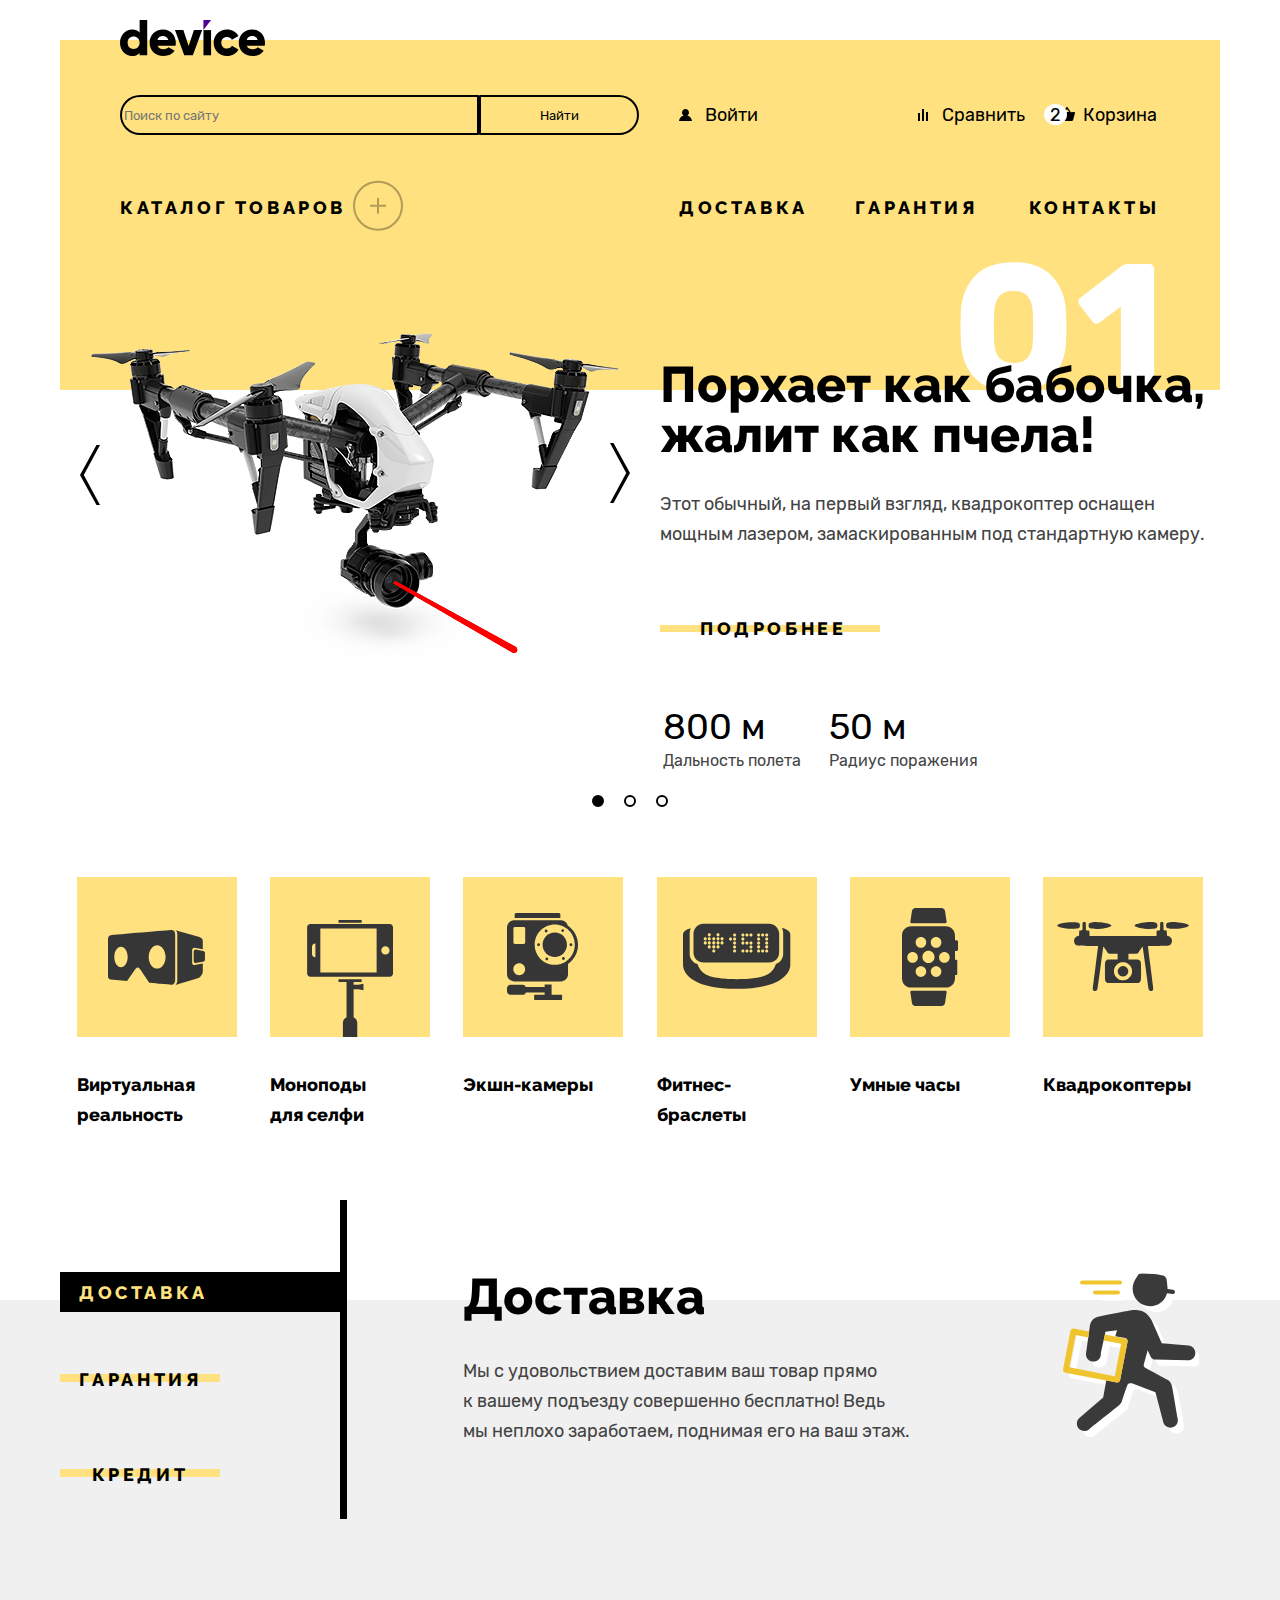
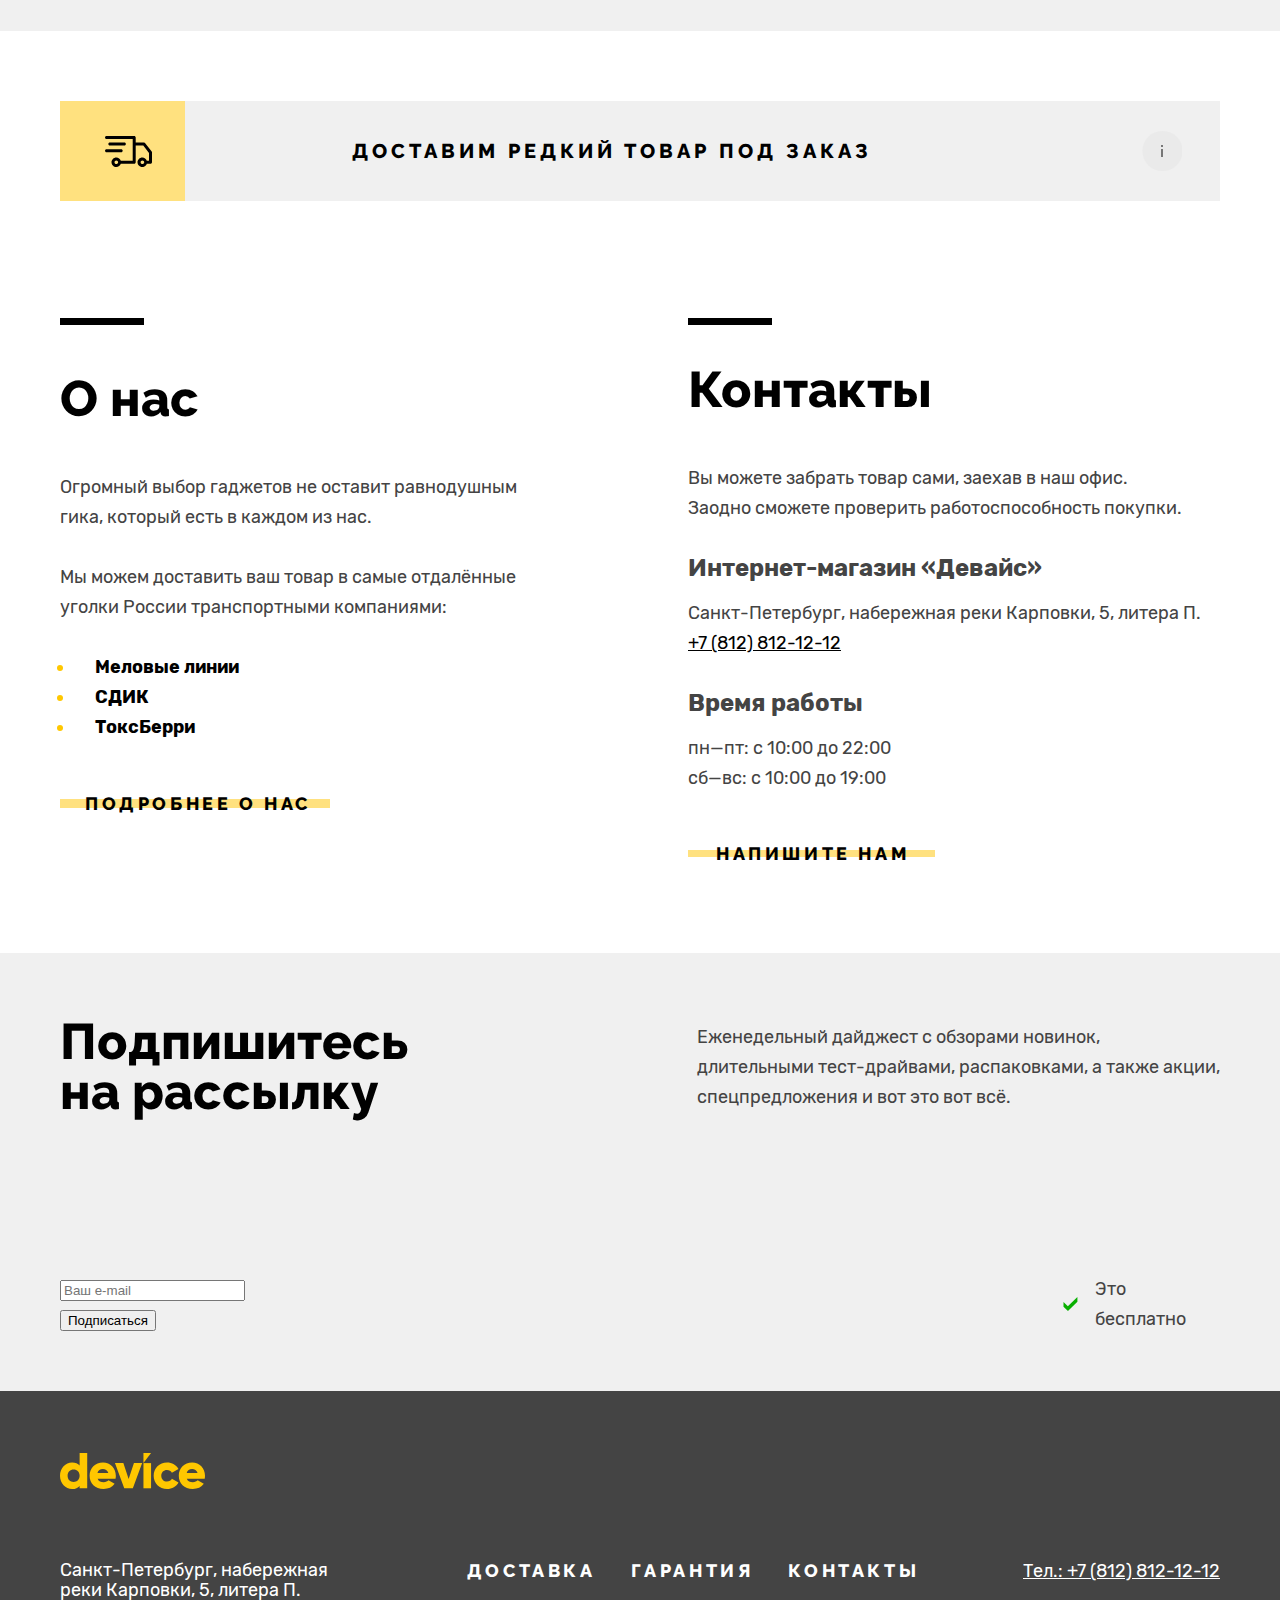
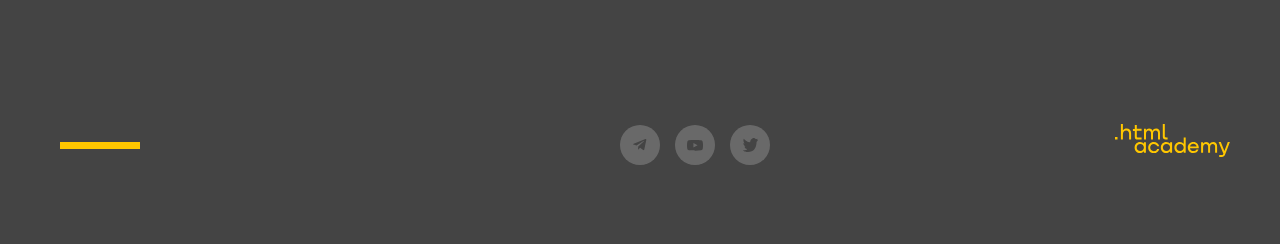
==== commit e7e71608: "Merge pull request #8 from Romabuzz/master" ====
--- a/index.html
+++ b/index.html
@@ -256,6 +256,42 @@
             <p class="info-text-benifits">Мы с удовольствием доставим ваш товар прямо<br>
               к вашему подъезду совершенно бесплатно! Ведь<br>
               мы неплохо заработаем, поднимая его на ваш этаж.</p>
+            <svg width="136" height="165" aria-hidden="true" focusable="false" viewBox="0 0 136 165" fill="none" xmlns="http://www.w3.org/2000/svg" class="delivery-guy">
+              <g clip-path="url(#clip0_32911_288)">
+                <path
+                  d="M93.1329 39.2669C101.254 39.2669 108.078 33.7249 110.033 26.2179L115.5 27.0319C115.607 27.0479 115.715 27.0559 115.82 27.0559C116.871 27.0559 117.791 26.2859 117.951 25.2159C118.127 24.0379 117.312 22.9399 116.135 22.7649L110.594 21.9399C110.596 21.8939 110.598 21.8489 110.598 21.8019C110.598 21.6199 110.592 21.4399 110.584 21.2599C110.584 21.2599 110.133 14.7419 109.51 12.0229C108.889 9.30394 106.975 8.72694 106.975 8.72694C97.2049 6.51494 87.2029 6.28894 84.5999 6.28894C81.9969 6.28894 81.4419 7.62094 81.4419 7.62094L78.2919 12.6169L78.2819 12.6139C78.2059 12.7359 78.136 12.8589 78.063 12.9819L78.0359 13.0249C76.5339 15.6049 75.6689 18.6009 75.6689 21.8019C75.6679 31.4479 83.4879 39.2669 93.1329 39.2669Z"
+                  fill="white" />
+                <path
+                  d="M131.535 78.576V78.574L104.793 76.406L95.5469 55.294C95.5469 55.294 95.0859 52.52 89.5389 46.818C83.9899 41.116 72.7399 43.428 72.7399 43.428C72.7399 43.428 48.8539 47.897 40.9949 49.746C33.1349 51.596 32.8269 59.609 32.8269 59.609L32.1949 64.128L17.0169 61.187C16.8259 61.15 16.6359 61.132 16.4489 61.132C15.0419 61.132 13.7779 62.132 13.5009 63.561L6.08995 101.803C5.77595 103.423 6.84395 105.005 8.46495 105.319L59.6609 115.242C59.7759 115.264 59.8909 115.266 60.0069 115.275H60.0089C59.2809 115.379 58.7179 115.24 58.7179 115.24L49.3179 113.391L46.2359 130.496L22.6759 150.859C20.9749 152.22 19.8839 154.312 19.8839 156.66C19.8839 160.764 23.2099 164.09 27.3129 164.09C29.3479 164.09 31.1909 163.272 32.5329 161.945C32.5329 161.945 60.2579 139.895 62.1079 138.354C63.9579 136.814 64.8809 134.501 64.8809 134.501C64.8809 134.501 69.422 120.553 70.66 117.627C71.5079 115.623 75.5919 116.548 75.5919 116.548L98.4769 125.179L106.092 154.241C106.174 154.871 106.334 155.475 106.565 156.045H106.567C107.665 158.773 110.337 160.699 113.456 160.699C117.56 160.699 120.886 157.372 120.886 153.269C120.886 152.67 120.814 152.09 120.679 151.533C119.837 146.568 116.075 124.487 115.118 119.707C114.04 114.313 110.497 112.773 110.497 112.773C110.497 112.773 89.229 101.215 87.8429 100.444C86.4559 99.674 86.7649 97.67 86.7649 97.67L90.6949 83.339L93.4679 89.195C93.4679 89.195 95.087 92.469 97.5519 92.586L130.909 93.406C135.013 93.406 138.339 90.08 138.339 85.975C138.338 82.086 135.346 78.896 131.535 78.576ZM60.1039 63.307L58.3149 69.187L68.2129 71.106L47.9989 67.189L48.5469 64.693L60.1039 63.307ZM57.8549 108.78L12.5509 99.999L18.8209 67.646L31.3629 70.077L29.7449 81.644L29.1049 86.05C29.0999 86.076 29.0969 86.106 29.0929 86.132L29.0749 86.259H29.0769C29.0369 86.571 29.0139 86.888 29.0139 87.21C29.0139 91.314 32.3409 94.639 36.4439 94.639C40.5469 94.639 43.8729 91.314 43.8729 87.21C43.8729 86.892 43.8519 86.58 43.8119 86.273L46.7129 73.05L64.1259 76.424L57.8549 108.78Z"
+                  fill="white" />
+                <path
+                  d="M25.05 17.508H63.077C64.177 17.508 65.0771 16.612 65.0771 15.518C65.0771 14.424 64.177 13.528 63.077 13.528H25.05C23.95 13.528 23.05 14.424 23.05 15.518C23.05 16.612 23.95 17.508 25.05 17.508Z"
+                  fill="white" />
+                <path
+                  d="M38.0798 23.5249C36.9798 23.5249 36.0798 24.4209 36.0798 25.5149C36.0798 26.6089 36.9798 27.5049 38.0798 27.5049H61.0388C62.1388 27.5049 63.0388 26.6089 63.0388 25.5149C63.0388 24.4199 62.1388 23.5249 61.0388 23.5249H38.0798Z"
+                  fill="white" />
+                <path
+                  d="M87.0981 33.232C95.2191 33.232 102.043 27.69 103.998 20.183L109.465 20.997C109.572 21.013 109.68 21.021 109.785 21.021C110.836 21.021 111.756 20.251 111.916 19.181C112.092 18.003 111.277 16.905 110.1 16.73L104.559 15.905C104.561 15.859 104.563 15.814 104.563 15.767C104.563 15.585 104.557 15.405 104.549 15.225C104.549 15.225 104.098 8.70703 103.475 5.98803C102.854 3.26903 100.94 2.69203 100.94 2.69203C91.1701 0.480028 81.1681 0.254028 78.5641 0.254028C75.9601 0.254028 75.4061 1.58603 75.4061 1.58603L72.2561 6.58203L72.2461 6.57903C72.1701 6.70003 72.1001 6.82403 72.0271 6.94703L72.0001 6.99003C70.4981 9.57003 69.6331 12.566 69.6331 15.767C69.6331 25.413 77.4531 33.232 87.0981 33.232Z"
+                  fill="#3A3A3A" />
+                <path
+                  d="M125.5 72.5411V72.5391L98.758 70.3711L89.512 49.2591C89.512 49.2591 89.051 46.4851 83.504 40.7831C77.955 35.0811 66.705 37.3931 66.705 37.3931C66.705 37.3931 42.819 41.8621 34.96 43.7101C27.1 45.5601 26.792 53.5731 26.792 53.5731L23.71 75.6091L23.07 80.0151C23.065 80.0411 23.062 80.0711 23.058 80.0971L23.04 80.2241H23.042C23.002 80.5361 22.979 80.8531 22.979 81.1751C22.979 85.2791 26.306 88.6041 30.409 88.6041C34.512 88.6041 37.838 85.2791 37.838 81.1751C37.838 80.8571 37.817 80.5451 37.777 80.2381L42.511 58.6571L54.068 57.2711L52.279 63.1511L62.177 65.0701C63.797 65.3831 64.865 66.9661 64.552 68.5871L57.14 106.83C56.863 108.26 55.599 109.26 54.192 109.26C54.12 109.26 54.046 109.244 53.972 109.239C53.244 109.343 52.681 109.204 52.681 109.204L43.281 107.355L40.199 124.46L16.639 144.823C14.938 146.184 13.847 148.276 13.847 150.624C13.847 154.728 17.173 158.054 21.276 158.054C23.311 158.054 25.154 157.236 26.496 155.909C26.496 155.909 54.221 133.859 56.071 132.318C57.921 130.778 58.844 128.465 58.844 128.465C58.844 128.465 63.385 114.517 64.623 111.591C65.471 109.587 69.555 110.512 69.555 110.512L92.44 119.143L100.055 148.205C100.137 148.835 100.297 149.439 100.528 150.009H100.53C101.628 152.737 104.3 154.663 107.419 154.663C111.523 154.663 114.849 151.336 114.849 147.233C114.849 146.634 114.777 146.054 114.642 145.497C113.8 140.532 110.038 118.451 109.081 113.671C108.003 108.277 104.46 106.737 104.46 106.737C104.46 106.737 83.193 95.1821 81.807 94.4101C80.42 93.6401 80.729 91.6361 80.729 91.6361L84.659 77.3051L87.432 83.1611C87.432 83.1611 89.051 86.4351 91.516 86.5521L124.873 87.3721C128.977 87.3721 132.303 84.0461 132.303 79.9411C132.303 76.0511 129.311 72.8601 125.5 72.5411Z"
+                  fill="#3A3A3A" />
+                <path
+                  d="M53.9708 109.644H53.9728C54.0458 109.65 54.1198 109.665 54.1928 109.665C55.5998 109.665 56.8638 108.665 57.1408 107.235L64.5528 68.992C64.8658 67.371 63.7978 65.789 62.1778 65.475L41.9638 61.558L40.6778 67.42L58.0908 70.794L51.8198 103.148L6.51579 94.369L12.7858 62.016L25.3278 64.447L26.1598 58.497L10.9818 55.555C10.7908 55.518 10.6008 55.5 10.4138 55.5C9.00679 55.5 7.74279 56.5 7.46579 57.929L0.0547894 96.173C-0.259211 97.793 0.808789 99.375 2.42979 99.689L53.6258 109.612C53.7398 109.634 53.8548 109.635 53.9708 109.644Z"
+                  fill="#F0C42E" />
+                <path
+                  d="M59.0419 9.48194C59.0419 10.5769 58.1419 11.4719 57.0419 11.4719H19.0149C17.9149 11.4719 17.0149 10.5759 17.0149 9.48194C17.0149 8.38794 17.9149 7.49194 19.0149 7.49194H57.0419C58.1419 7.49294 59.0419 8.38794 59.0419 9.48194Z"
+                  fill="#F0C52E" />
+                <path
+                  d="M57.0039 19.48C57.0039 20.574 56.1039 21.47 55.0039 21.47H32.0439C30.9439 21.47 30.0439 20.574 30.0439 19.48C30.0439 18.385 30.9439 17.49 32.0439 17.49H55.0029C56.1039 17.49 57.0039 18.386 57.0039 19.48Z"
+                  fill="#F0C52E" />
+              </g>
+              <defs>
+                <clipPath id="clip0_32911_288">
+                  <rect width="136" height="164" fill="white" transform="translate(0 0.5)" />
+                </clipPath>
+              </defs>
+            </svg>
           </div>
         </div>
       </section>
@@ -390,7 +426,8 @@
             </li>
           </ul>
           <a href="https://htmlacademy.ru/" class="academylogo-link">
-            <svg width="115" height="33" viewBox="0 0 115 33" fill="none" xmlns="http://www.w3.org/2000/svg" class="academylogo">
+            <svg width="115" height="33" viewBox="0 0 115 33" fill="none" xmlns="http://www.w3.org/2000/svg"
+              class="academylogo">
               <path
                 d="M0 12.9v2.6h2.5v-2.6H0ZM11.6 4.5c-1.6 0-2.8.7-3.6 1.7h-.1V0h-2v15.5h2v-5.3c0-2.1 1.3-3.6 3.3-3.6 1.8 0 2.9 1.4 2.9 3.2v5.7h2V9.4c.1-3-1.8-4.9-4.5-4.9ZM26.6 4.8h-4.8V1.1h-2v3.8h-1.9v2h1.9v6c0 1.7 1 2.7 2.7 2.7h4.1v-2h-3.7c-.7 0-1.1-.4-1.1-1.1V6.8h4.8v-2ZM41.1 4.6c-1.6 0-2.9.8-3.5 2.1h-.1c-.6-1.2-1.8-2.1-3.4-2.1-1.4 0-2.5.8-3.1 1.8h-.1V4.8H29v10.6h2V10c0-2 1-3.5 2.6-3.5 1.5 0 2.4 1 2.4 2.6v6.3h2V9.8c0-2.4 1.4-3.3 2.6-3.3 1.5 0 2.4 1 2.4 2.6v6.3h2V8.9c.1-2.5-1.4-4.3-3.9-4.3ZM47.8 12.7c0 1.7 1 2.7 2.8 2.7h2v-2h-1.7c-.7 0-1.1-.4-1.1-1.1V0h-2v12.7ZM28.9 19.7c-.9-1.1-2.2-1.8-3.9-1.8-3.1 0-5.4 2.3-5.4 5.6s2.3 5.6 5.4 5.6c1.8 0 3-.8 3.8-1.9h.1v1.6h2V18.2h-2v1.5Zm-3.6 7.4c-2.2 0-3.6-1.6-3.6-3.6s1.4-3.6 3.6-3.6 3.6 1.6 3.6 3.6c0 1.9-1.4 3.6-3.6 3.6ZM44.2 22c-.5-2.4-2.6-4.1-5.4-4.1-3.4 0-5.6 2.5-5.6 5.6 0 3.1 2.2 5.6 5.6 5.6 2.8 0 4.9-1.8 5.4-4.2h-2.1c-.4 1.3-1.7 2.3-3.3 2.3-2.2 0-3.6-1.6-3.6-3.6s1.4-3.6 3.6-3.6c1.6 0 2.8 1 3.3 2.2h2.1V22ZM55.1 19.7c-.9-1.1-2.2-1.8-3.9-1.8-3.1 0-5.4 2.3-5.4 5.6s2.3 5.6 5.4 5.6c1.8 0 3-.8 3.8-1.9h.1v1.6h2V18.2h-2v1.5Zm-3.6 7.4c-2.2 0-3.6-1.6-3.6-3.6s1.4-3.6 3.6-3.6 3.6 1.6 3.6 3.6c0 1.9-1.5 3.6-3.6 3.6ZM68.7 19.8c-.9-1.1-2.2-1.9-3.9-1.9-3.1 0-5.4 2.3-5.4 5.6s2.2 5.6 5.4 5.6c1.7 0 3-.8 3.8-1.8h.1v1.5h2V13.4h-2v6.4Zm-3.6 7.3c-2.2 0-3.6-1.6-3.6-3.6s1.4-3.6 3.6-3.6 3.6 1.6 3.6 3.6c-.1 2-1.5 3.6-3.6 3.6ZM78.3 17.9c-3.3 0-5.5 2.5-5.5 5.6 0 3 2.1 5.6 5.5 5.6 2.5 0 4.5-1.3 5.2-3.6h-2.1c-.5 1-1.6 1.6-3 1.6-1.9 0-3.3-1.3-3.4-2.9h8.8c.2-3.6-2-6.3-5.5-6.3Zm0 1.9c1.7 0 3 1 3.3 2.6h-6.5c.3-1.5 1.5-2.6 3.2-2.6ZM98.2 17.9c-1.6 0-2.9.8-3.6 2h-.1c-.6-1.2-1.8-2-3.4-2-1.4 0-2.5.7-3.1 1.8v-1.5h-1.9v10.6h2v-5.4c0-2 1-3.4 2.6-3.5 1.5 0 2.4 1 2.4 2.6v6.3h2v-5.6c0-2.4 1.4-3.3 2.6-3.3 1.5 0 2.4 1 2.4 2.6v6.3h2v-6.5c.1-2.6-1.4-4.4-3.9-4.4ZM109.4 27l-3.6-8.9h-2.2l4.8 11.6c-.3.9-.7 1.2-1.7 1.2h-2.5v2h2.5c1.8 0 2.8-.8 3.5-2.6l4.7-12.2h-2.1l-3.4 8.9Z"
                 fill="currentColor" />
--- a/styles/styles.css
+++ b/styles/styles.css
@@ -138,7 +138,7 @@
 
 .menu-items-compare {
   list-style: none;
-  margin-right: 25px;
+  margin-right: 20px;
   padding: 0;
 }
 
@@ -178,7 +178,7 @@
 }
 
 .basket-menu {
-  padding-left: 24px;
+  padding-left: 38px;
 }
 
 .basket-menu::before {
@@ -578,6 +578,7 @@
 }
 
 .catalogue-link {
+  display: block;
   font-family: "Raleway", sans-serif;
   color: #000000;
   text-decoration: none;
@@ -607,34 +608,40 @@
 }
 
 .benifits {
-  background-image: linear-gradient(#FFFFFF 130px, #F0F0F0 130px);
+  background-image: linear-gradient(#FFFFFF 100px, #F0F0F0 100px);
 }
 
 .benifits-container {
   display: flex;
   position: relative;
-  background-image: url('/images/delivery/delivery-guy.png');
-  background-repeat: no-repeat;
-  background-position: left 950px bottom 155px;
 }
 
 .benifit-list {
   display: flex;
   flex-direction: column;
   margin-right: 123px;
+  margin-bottom: 137px;
   margin-left: 0;
+  margin-top: 0;
   padding: 0;
 }
 
 .benifit-description {
-  margin-top: 100px;
+  margin-top: 72px;
   margin-bottom: 143px;
+  position: relative;
 }
 
 .info-text-benifits {
   margin-top: 34px;
   margin-bottom: 0;
   min-width: 448px;
+}
+
+.delivery-guy {
+  position:absolute;
+  left: 600px;
+  bottom: 50px;
 }
 
 .benifit-item {
@@ -673,12 +680,22 @@
   outline-offset: 2px;
 }
 
+.benifit-warranty {
+  width: 280px;
+  height: 40px;
+  margin-top: 47px;
+  margin-bottom: 55px;
+}
+
+.benifit-warranty:active {
+  background-color: #000000;
+}
+
+
 .gb-warranty {
   width: 160px;
   height: 40px;
   background-image: linear-gradient(to bottom, #F0F0F0 0, #F0F0F0 15px, #FFE17F 15px, #FFE17F 23px, #F0F0F0 23px, #F0F0F0 40px);
-  margin-top: 47px;
-  margin-bottom: 55px;
 }
 
 .gb-warranty:active {
@@ -686,7 +703,6 @@
   height: 40px;
   background-image: linear-gradient(#000000 0, #000000 20px, #000000 20px, #000000 40px);
   color: #FFE17F;
-  padding: 9px 273px 9px 7px;
 }
 
 .gb-warranty:focus-visible {
@@ -698,8 +714,15 @@
   width: 160px;
   height: 40px;
   background-image: linear-gradient(to bottom, #F0F0F0 0, #F0F0F0 15px, #FFE17F 15px, #FFE17F 23px, #F0F0F0 23px, #F0F0F0 40px);
-  padding: 0 0 0 7px;
-  margin: 0;
+}
+
+.benifit-credit {
+  width: 280px;
+  height: 40px;
+}
+
+.benifit-credit:active {
+  background-color: #000000;
 }
 
 .gb-credit:active {
@@ -707,7 +730,6 @@
   height: 40px;
   background-image: linear-gradient(#000000 0, #000000 20px, #000000 20px, #000000 40px);
   color: #FFE17F;
-  padding: 9px 273px 9px 7px;
 }
 
 .gb-credit:focus-visible {
@@ -1358,18 +1380,88 @@
 .goods-item {
   list-style: none;
   margin-right: 40px;
+  position: relative;
 }
 
 .goods-link {
   text-decoration: none;
+  display: block;
+}
+.new:before {
+content: "new";
+font-family: "Raleway", sans-serif;
+font-size: 18px;
+color: #000000;
+text-transform: uppercase;
+letter-spacing: 0.2em;
+padding-top: 7px;
+padding-bottom: 5px;
+padding-left: 8px;
+padding-right: 5px;
+position: absolute;
+line-height: 3;
+top: 29px;
+right: 27px;
+width: 60px;
+height: 60px;
+text-align: center;
+border: 3px solid #000;
+border-radius: 50%;
+opacity: 0.6;
+}
+
+.more {
+  display: none;
 }
 
 .goods-link:hover {
-  opacity: 0.5;
+  opacity: 0.8;
+}
+
+.goods-link:hover .more {
+  display: inline-block;
+  width: 180px;
+  height: 40px;
+  padding-left: 40px;
+  font-family: "Raleway", sans-serif;
+  color: #000000;
+  font-size: 18px;
+  text-decoration: none;
+  text-transform: uppercase;
+  letter-spacing: 0.2em;
+  position: absolute;
+  top: 150px;
+  left: 70px;
+  right: 0;
+  border: 0;
+  background-image: linear-gradient(to bottom, transparent 0, transparent 10px, #FFE17F 10px, #FFE17F 18px, transparent 18px, transparent 40px);
+}
+
+.goods-link:active .more {
+  display: inline-block;
+  width: 180px;
+  height: 40px;
+  padding-left: 40px;
+  font-family: "Raleway", sans-serif;
+  color: #000000;
+  font-size: 18px;
+  text-decoration: none;
+  text-transform: uppercase;
+  letter-spacing: 0.2em;
+  position: absolute;
+  top: 150px;
+  left: 70px;
+  right: 0;
+  border: 0;
+  background-image: linear-gradient(to bottom, transparent 0, transparent 10px, #FFC700 10px, #FFC700 18px, transparent 18px, transparent 40px);
+}
+
+.goods-img::after {
+background-image: url(/images/products/new.svg);
+background-repeat: no-repeat;
 }
 
 .goods-link:focus-visible {
-
   outline: 2px solid #AF4FFF;
   outline-offset: 2px;
 }
@@ -1424,8 +1516,8 @@
   display: flex;
   background-color: #EBEBEB;
   align-items: center;
-  padding-top: 25px;
-  padding-bottom: 25px;
+  width: 770px;
+  height: 71px;
   padding-right: 0;
   padding-left: 0;
   margin: 44px 40px 78px 40px;
@@ -1433,6 +1525,8 @@
 
 .pagination-item {
   list-style: none;
+  width: 44px;
+  height: 44px;
 }
 
 .pagination-item-back {
@@ -1447,23 +1541,32 @@
 }
 
 .catalogue-link-pages {
+  display: inline-block;
   color: #444444;
+  opacity: 0.3;
   text-decoration: none;
   margin-right: 30px;
+  padding: 6px;
+}
+
+.catalogue-link-pages:hover {
+  opacity: 1;
 }
 
 .catalogue-link-pages-back {
   font-family: "Raleway", sans-serif;
-  color: #444444;
+  color: #000000;
   font-size: 18px;
+  width: 750px;
+  height: 71px;
   text-transform: uppercase;
   letter-spacing: 0.2em;
   text-decoration: none;
-  opacity: 0.5;
-  padding-left: 25px;
-  padding-top: 25px;
-  padding-bottom: 25px;
-  padding-right: 25px;
+  margin-left: 2px;
+  padding-left: 22px;
+  padding-top: 22px;
+  padding-bottom: 22px;
+  padding-right: 22px;
 }
 
 .catalogue-link-pages-back:active {
@@ -1473,18 +1576,23 @@
 .catalogue-link-pages-back:focus-visible {
   outline: 2px solid #AF4FFF;
   outline-offset: 2px;
+  opacity: 1;
 }
 
 .catalogue-link-pages-forward {
   font-family: "Raleway", sans-serif;
   color: #000000;
+  font-size: 18px;
+  width: 750px;
+  height: 71px;
   text-transform: uppercase;
   letter-spacing: 0.2em;
   text-decoration: none;
-  padding-left: 25px;
-  padding-top: 25px;
-  padding-bottom: 25px;
-  padding-right: 25px;
+  margin-right: 2px;
+  padding-left: 22px;
+  padding-top: 22px;
+  padding-bottom: 22px;
+  padding-right: 22px;
 }
 
   .catalogue-link-pages-forward:active {
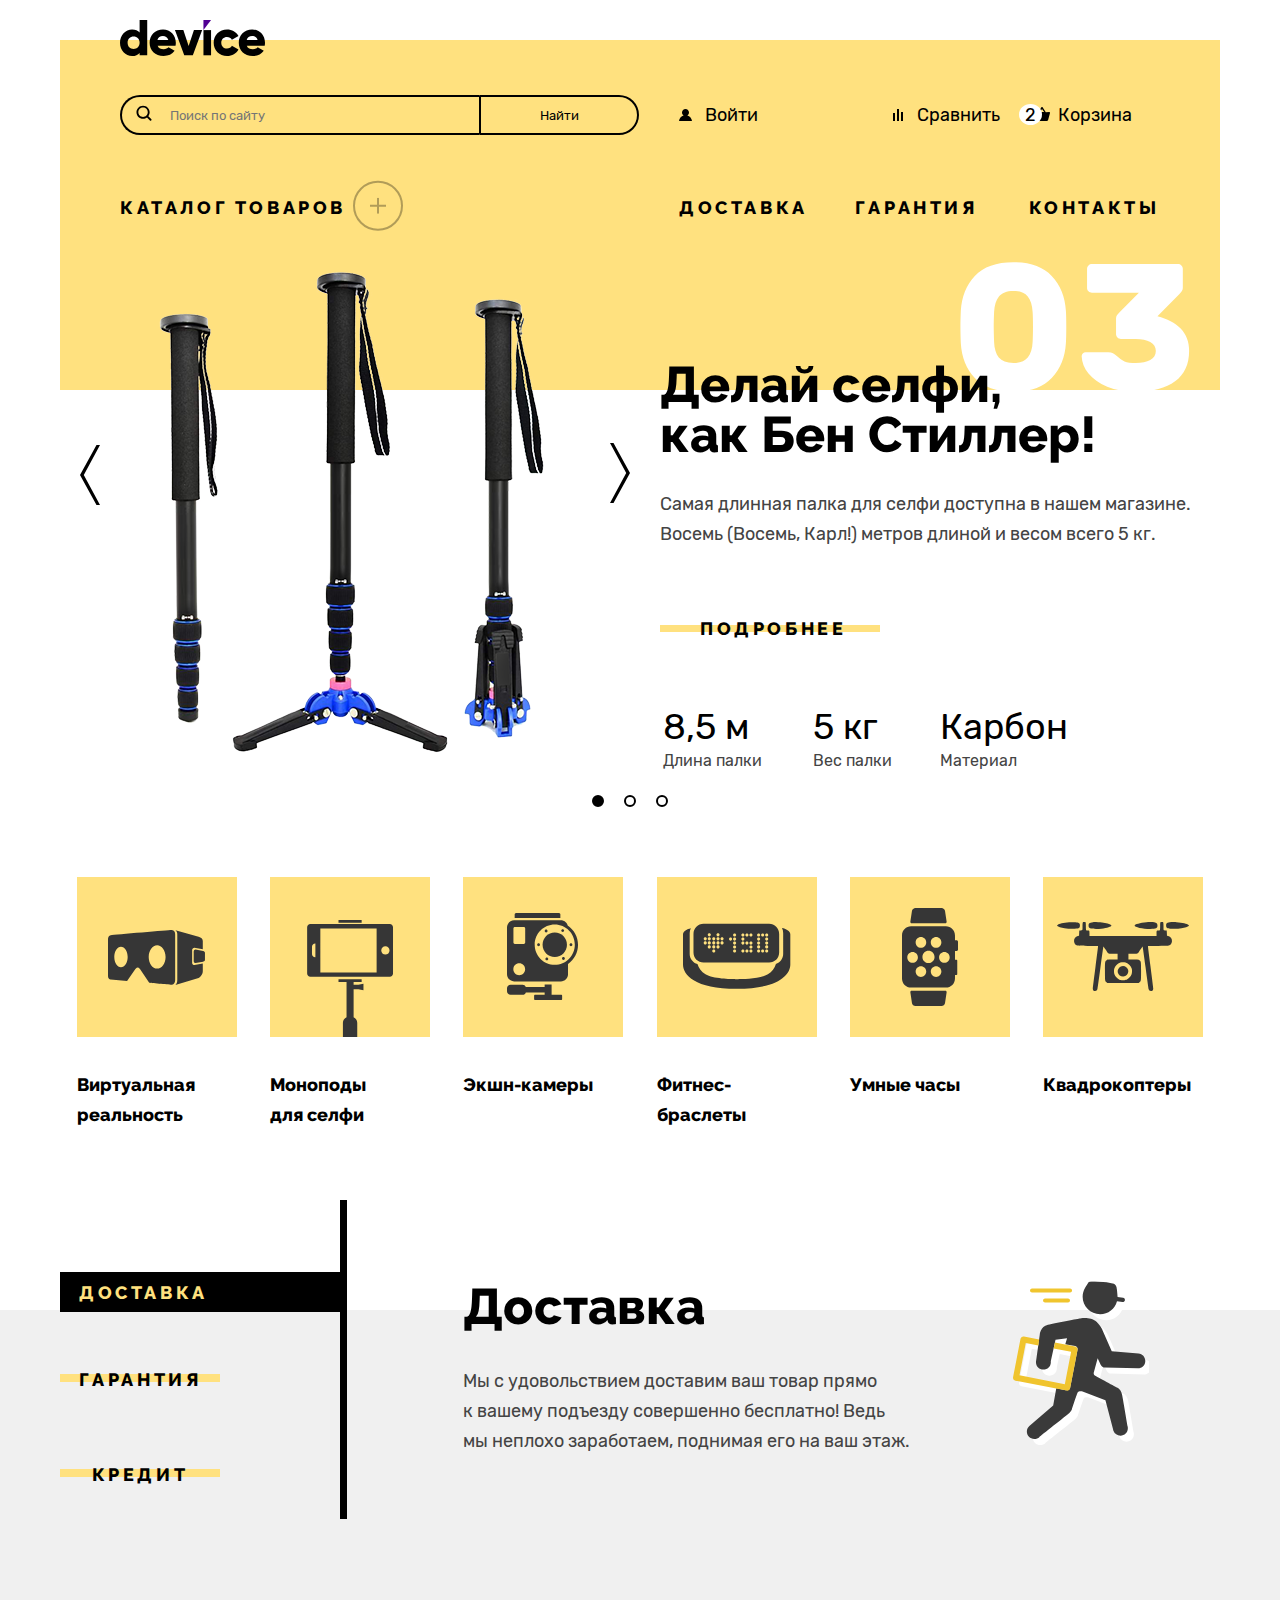
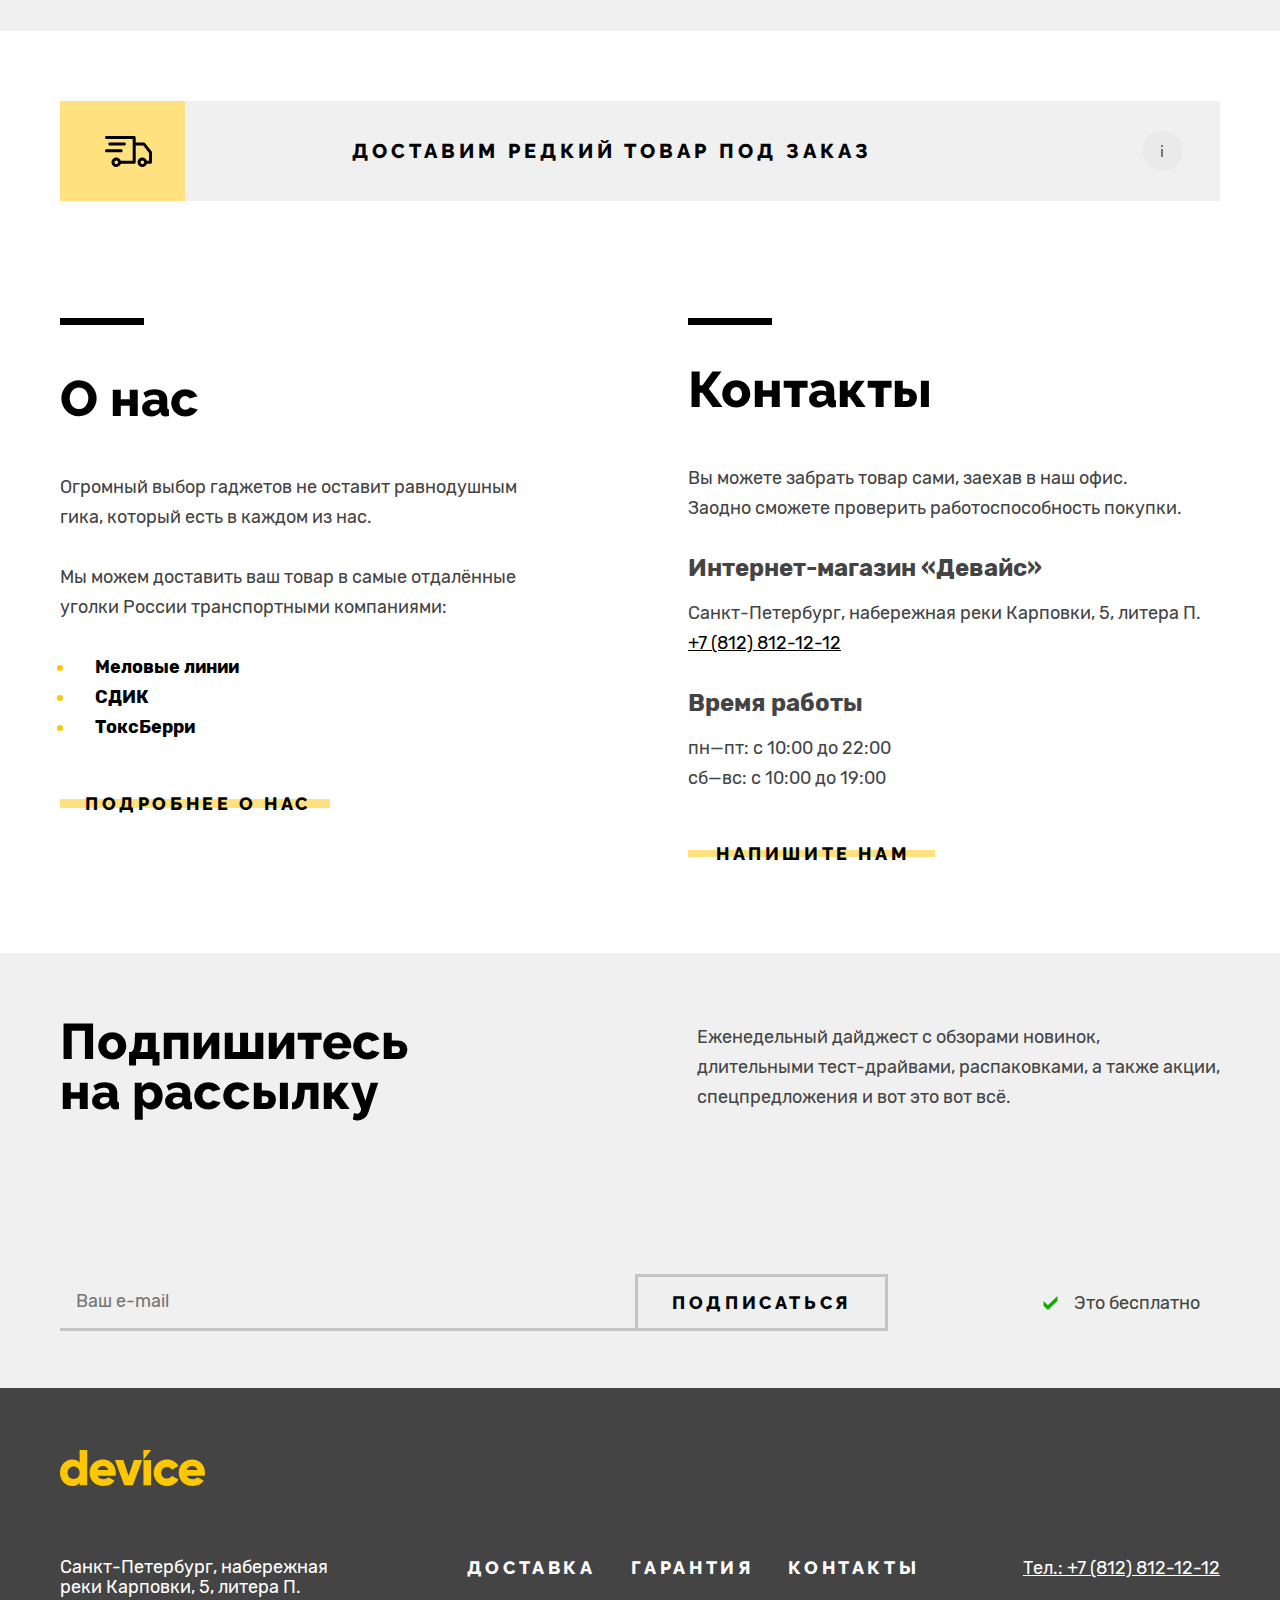
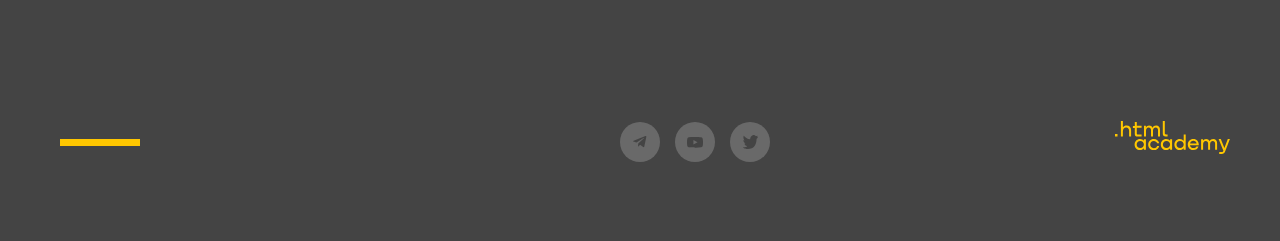
==== commit dc8f9d92: "Сделаны правки по формам" ====
--- a/index.html
+++ b/index.html
@@ -11,10 +11,11 @@
     <!--Шапка-->
     <header class="page-header">
       <div class="width-container header-wrapper">
-        <a href="#" class="logo"><img src="images/logos/logo.svg" height="36" width="145" alt="DEVICE"></a>
+        <a href="#" class="logo"><img src="images/logos/logo.svg" height="36" width="145" alt=" Логотип Device"></a>
         <div class="header-menu">
           <form class="site-search">
-            <input type="search" name="search" id="search" class="search" placeholder="Поиск по сайту">
+            <label for="search" class="visually-hidden">Форма поиска</label>
+            <input type="search" name="search" id="search" class="search loop" placeholder="Поиск по сайту">
             <button type="submit" class="search-button">Найти</button>
           </form>
           <ul class="main-menu">
@@ -27,12 +28,72 @@
             <li class="menu-items-basket">
               <a href="#" class="menu-button basket-menu"><span class="goods-in-basket">2</span>
                 Корзина</a>
+              <div class="popover popover-cart">
+                <svg width="14" height="6" viewBox="0 0 14 6" fill="none" xmlns="http://www.w3.org/2000/svg"
+                  class="black-triagle">
+                  <path d="M14 6H0L7 0L14 6Z" fill="black" />
+                </svg>
+                <ul class="popover-list">
+                  <li class="popover-list-item">
+                    <a href="#" class="popover-list-link">
+                      <img src="/images/products/amature.jpg" width="39" height="43" alt="Фото товара в корзине"
+                        class="popover-img">
+                      <p>Любительская<br>селфи-палка</p>
+                    </a>
+                    <button type="button" class="delete-popover-item"><span class="visually-hidden">Убрать товар из
+                        корзины</span></button>
+                  </li>
+                  <li class="popover-list-item">
+                    <a href="#" class="popover-list-link">
+                      <img src="/images/products/pro.jpg" width="39" height="43" alt="Фото товара в корзине"
+                        class="popover-img">
+                      <p>Профессиональная<br>селфи-палка</p>
+                    </a>
+                    <button type="button" class="delete-popover-item"><span class="visually-hidden">Убрать товар из
+                        корзины</span></button>
+                  </li>
+                </ul>
+                <div class="popover-basket-info">
+                  <p class="popover-basket-info-label">Товаров: 2</p>
+                  <p class="popover-basket-info-label"> Сумма: 2000₽</p>
+                </div>
+                <a href="#" class="popover-basket-order"><span class="popover-basket-active">Открыть корзину</span></a>
+              </div>
             </li>
           </ul>
         </div>
         <nav class="navigation">
           <div class="navigation-list">
-            <button type="button" class="navigation-button">Каталог товаров</button>
+            <button type="button" class="navigation-button">Каталог товаров
+              <ul class="main-navigation-button-menu navigation-button-menu-open">
+                <li class="first-navigation-menu-column">
+                  <ul class="navigation-button-menu-wrapper">
+                    <li class="navigation-button-menu-item"><a href="#" class="navigation-button-menu-link">Виртуальная
+                        реальность</a></li>
+                    <li class="navigation-button-menu-item"><a href="#" class="navigation-button-menu-link">Моноподы для
+                        селфи</a></li>
+                    <li class="navigation-button-menu-item"><a href="#"
+                        class="navigation-button-menu-link">Экшн-камеры</a></li>
+                  </ul>
+                </li>
+                <li class="second-navigation-menu-column">
+                  <ul>
+                    <li class="navigation-button-menu-item"><a href="#"
+                        class="navigation-button-menu-link">Фитнес-браслеты</a></li>
+                    <li class="navigation-button-menu-item"><a href="#" class="navigation-button-menu-link">Умные
+                        часы</a>
+                    </li>
+                </li>
+              </ul>
+              <li class="third-navigation-menu-column">
+                <ul>
+                  <li class="navigation-button-menu-item"><a href="#"
+                      class="navigation-button-menu-link">Квадрокоптеры</a></li>
+                </ul>
+              </li>
+
+              </ul>
+            </button>
             <ul class="navigation-points">
               <li class="navigation-item-delivery"><a href="#" class="navigation-link">Доставка</a></li>
               <li class="navigation-item-warranty"><a href="#" class="navigation-link">Гарантия</a></li>
@@ -48,13 +109,15 @@
       <section class="slider">
         <div class="width-container slider-wrapper">
           <div class="slider-navigation">
-            <button type="button" class="arrow-slider arrow-left"><svg width="20" height="60" aria-hidden="true"
-                focusable="false" xmlns="http://www.w3.org/2000/svg">
+            <button type="button" class="arrow-slider arrow-left"><span class="visually-hidden">Показать предыдущий
+                товар</span><svg width="20" height="60" aria-hidden="true" focusable="false"
+                xmlns="http://www.w3.org/2000/svg">
                 <path d="M20 60H16.5L0 30L16.5 0H20L3.8 30L20 60Z" fill="black" />
               </svg>
             </button>
-            <button type="button" class="arrow-slider arrow-right"><svg width="20" height="60" aria-hidden="true"
-                focusable="false" xmlns="http://www.w3.org/2000/svg">
+            <button type="button" class="arrow-slider arrow-right"><span class="visually-hidden">Показать следующий
+                товар</span><svg width="20" height="60" aria-hidden="true" focusable="false"
+                xmlns="http://www.w3.org/2000/svg">
                 <path d="M20 60H16.5L0 30L16.5 0H20L3.8 30L20 60Z" fill="black" />
               </svg>
             </button>
@@ -80,8 +143,44 @@
                 </table>
               </div>
             </li>
-            <li class="visually-hidden">Товар 2</li>
-            <li class="visually-hidden">Товар 3</li>
+            <li class="favorite-item favorite-item-02">
+              <img src="images/slider/fit-slider.png" height="560" width="560" alt="Фото дрона" class="slider-photo">
+              <div class="slider-information">
+            <h2 class="title">Худеем<br>правильно!</h2>
+            <p class="info-text">Мотивирующие фитнес-браслеты помогут найти в себе силы<br> не пропускать занятия и соблюдать диету.</p>
+            <a href="#" class="benifit-link"><span class="benifit-link-content">Подробнее</span></a>
+            <table>
+            <tr>
+              <td class="text-number">48 часов</td>
+            </tr>
+            <tr>
+              <td class="text-benifit">Без подзарядки</td>
+            </tr>
+          </table>
+          </div>
+            </li>
+            <li class="favorite-item favorite-item-03">
+            <img src="images/slider/selfie-slider.png" height="560" width="560" alt="Фото дрона" class="slider-photo">
+            <div class="slider-information">
+              <h2 class="title">Делай селфи,<br> как Бен Стиллер!</h2>
+              <p class="info-text">Самая длинная палка для селфи доступна в нашем магазине.<br>
+                Восемь (Восемь, Карл!) метров длиной и весом всего 5 кг.
+              </p>
+              <a href="#" class="benifit-link"><span class="benifit-link-content">Подробнее</span></a>
+              <table>
+              <tr>
+                <td class="text-number">8,5 м</td>
+                <td class="text-number">5 кг</td>
+                <td class="text-number">Карбон</td>
+              </tr>
+              <tr>
+                <td class="text-benifit">Длина палки</td>
+                <td class="text-benifit">Вес палки</td>
+                <td class="text-benifit">Материал</td>
+              </tr>
+            </table>
+            </div>
+          </li>
           </ul>
           <div class="slider-points">
             <button type="button" class="slider-button slider-button-active"></button>
@@ -96,7 +195,7 @@
           <ul class="catalogue-list">
             <li class="catalogue-item">
               <a href="#" class="catalogue-link">
-                <div class="catalogue-icon" tabindex="-1">
+                <div class="catalogue-icon">
                   <svg width="97" height="55" aria-hidden="true" focusable="false" xmlns="http://www.w3.org/2000/svg"
                     alt="Виртуальная реальность" class="icon-catalogue-vr">
                     <path
@@ -110,12 +209,12 @@
                       fill="#363636" />
                   </svg>
                 </div>
-                <p class="catalogue-name" tabindex="-1">Виртуальная<br>реальность</p>
+                <p class="catalogue-name">Виртуальная<br>реальность</p>
               </a>
             </li>
             <li class="catalogue-item">
               <a href="#" class="catalogue-link">
-                <div class="catalogue-icon" tabindex="-1">
+                <div class="catalogue-icon">
                   <svg width="87" height="117" aria-hidden="true" focusable="false" xmlns="http://www.w3.org/2000/svg"
                     alt="Моноподы для селфи" class="icon-catalogue-selfie">
                     <path
@@ -127,12 +226,12 @@
                       fill="#363636" />
                   </svg>
                 </div>
-                <p class="catalogue-name" tabindex="-1">Моноподы<br>для селфи</p>
+                <p class="catalogue-name">Моноподы<br>для селфи</p>
               </a>
             </li>
             <li class="catalogue-item">
               <a href="#" class="catalogue-link">
-                <div class="catalogue-icon" tabindex="-1">
+                <div class="catalogue-icon">
                   <svg width="72" height="87" aria-hidden="true" focusable="false" xmlns="http://www.w3.org/2000/svg"
                     alt="Экшн-камеры" class="icon-catalogue-actioncam">
                     <path
@@ -167,12 +266,12 @@
                       fill="#363636" />
                   </svg>
                 </div>
-                <p class="catalogue-name" tabindex="-1">Экшн-камеры</p>
+                <p class="catalogue-name">Экшн-камеры</p>
               </a>
             </li>
             <li class="catalogue-item">
               <a href="#" class="catalogue-link">
-                <div class="catalogue-icon" tabindex="-1">
+                <div class="catalogue-icon">
                   <svg width="108" height="66" aria-hidden="true" focusable="false" xmlns="http://www.w3.org/2000/svg"
                     alt="Фитнес-браслеты" class="icon-catalogue-fit">
                     <path
@@ -183,12 +282,12 @@
                       fill="#363636" />
                   </svg>
                 </div>
-                <p class="catalogue-name" tabindex="-1">Фитнес-браслеты</p>
+                <p class="catalogue-name">Фитнес-браслеты</p>
               </a>
             </li>
             <li class="catalogue-item">
               <a href="#" class="catalogue-link">
-                <div class="catalogue-icon" tabindex="-1">
+                <div class="catalogue-icon">
                   <svg width="57" height="98" aria-hidden="true" focusable="false" xmlns="http://www.w3.org/2000/svg"
                     alt="Умные часы" class="icon-catalogue-watch">
                     <path
@@ -202,7 +301,7 @@
                       fill="#363636" />
                   </svg>
                 </div>
-                <p class="catalogue-name" tabindex="-1">Умные часы</p>
+                <p class="catalogue-name">Умные часы</p>
               </a>
             </li>
             <li class="catalogue-item">
@@ -230,7 +329,7 @@
                       fill="#363636" />
                   </svg>
                 </div>
-                <p class="catalogue-name" tabindex="-1">Квадрокоптеры</p>
+                <p class="catalogue-name">Квадрокоптеры</p>
               </a>
             </li>
           </ul>
@@ -251,53 +350,134 @@
             </li>
           </ul>
           <svg width="7" height="319" class="long-thin-rectangle"></svg>
-          <div class="benifit-description">
-            <h2 class="title">Доставка</h2>
-            <p class="info-text-benifits">Мы с удовольствием доставим ваш товар прямо<br>
-              к вашему подъезду совершенно бесплатно! Ведь<br>
-              мы неплохо заработаем, поднимая его на ваш этаж.</p>
-            <svg width="136" height="165" aria-hidden="true" focusable="false" viewBox="0 0 136 165" fill="none" xmlns="http://www.w3.org/2000/svg" class="delivery-guy">
-              <g clip-path="url(#clip0_32911_288)">
-                <path
-                  d="M93.1329 39.2669C101.254 39.2669 108.078 33.7249 110.033 26.2179L115.5 27.0319C115.607 27.0479 115.715 27.0559 115.82 27.0559C116.871 27.0559 117.791 26.2859 117.951 25.2159C118.127 24.0379 117.312 22.9399 116.135 22.7649L110.594 21.9399C110.596 21.8939 110.598 21.8489 110.598 21.8019C110.598 21.6199 110.592 21.4399 110.584 21.2599C110.584 21.2599 110.133 14.7419 109.51 12.0229C108.889 9.30394 106.975 8.72694 106.975 8.72694C97.2049 6.51494 87.2029 6.28894 84.5999 6.28894C81.9969 6.28894 81.4419 7.62094 81.4419 7.62094L78.2919 12.6169L78.2819 12.6139C78.2059 12.7359 78.136 12.8589 78.063 12.9819L78.0359 13.0249C76.5339 15.6049 75.6689 18.6009 75.6689 21.8019C75.6679 31.4479 83.4879 39.2669 93.1329 39.2669Z"
-                  fill="white" />
-                <path
-                  d="M131.535 78.576V78.574L104.793 76.406L95.5469 55.294C95.5469 55.294 95.0859 52.52 89.5389 46.818C83.9899 41.116 72.7399 43.428 72.7399 43.428C72.7399 43.428 48.8539 47.897 40.9949 49.746C33.1349 51.596 32.8269 59.609 32.8269 59.609L32.1949 64.128L17.0169 61.187C16.8259 61.15 16.6359 61.132 16.4489 61.132C15.0419 61.132 13.7779 62.132 13.5009 63.561L6.08995 101.803C5.77595 103.423 6.84395 105.005 8.46495 105.319L59.6609 115.242C59.7759 115.264 59.8909 115.266 60.0069 115.275H60.0089C59.2809 115.379 58.7179 115.24 58.7179 115.24L49.3179 113.391L46.2359 130.496L22.6759 150.859C20.9749 152.22 19.8839 154.312 19.8839 156.66C19.8839 160.764 23.2099 164.09 27.3129 164.09C29.3479 164.09 31.1909 163.272 32.5329 161.945C32.5329 161.945 60.2579 139.895 62.1079 138.354C63.9579 136.814 64.8809 134.501 64.8809 134.501C64.8809 134.501 69.422 120.553 70.66 117.627C71.5079 115.623 75.5919 116.548 75.5919 116.548L98.4769 125.179L106.092 154.241C106.174 154.871 106.334 155.475 106.565 156.045H106.567C107.665 158.773 110.337 160.699 113.456 160.699C117.56 160.699 120.886 157.372 120.886 153.269C120.886 152.67 120.814 152.09 120.679 151.533C119.837 146.568 116.075 124.487 115.118 119.707C114.04 114.313 110.497 112.773 110.497 112.773C110.497 112.773 89.229 101.215 87.8429 100.444C86.4559 99.674 86.7649 97.67 86.7649 97.67L90.6949 83.339L93.4679 89.195C93.4679 89.195 95.087 92.469 97.5519 92.586L130.909 93.406C135.013 93.406 138.339 90.08 138.339 85.975C138.338 82.086 135.346 78.896 131.535 78.576ZM60.1039 63.307L58.3149 69.187L68.2129 71.106L47.9989 67.189L48.5469 64.693L60.1039 63.307ZM57.8549 108.78L12.5509 99.999L18.8209 67.646L31.3629 70.077L29.7449 81.644L29.1049 86.05C29.0999 86.076 29.0969 86.106 29.0929 86.132L29.0749 86.259H29.0769C29.0369 86.571 29.0139 86.888 29.0139 87.21C29.0139 91.314 32.3409 94.639 36.4439 94.639C40.5469 94.639 43.8729 91.314 43.8729 87.21C43.8729 86.892 43.8519 86.58 43.8119 86.273L46.7129 73.05L64.1259 76.424L57.8549 108.78Z"
-                  fill="white" />
-                <path
-                  d="M25.05 17.508H63.077C64.177 17.508 65.0771 16.612 65.0771 15.518C65.0771 14.424 64.177 13.528 63.077 13.528H25.05C23.95 13.528 23.05 14.424 23.05 15.518C23.05 16.612 23.95 17.508 25.05 17.508Z"
-                  fill="white" />
-                <path
-                  d="M38.0798 23.5249C36.9798 23.5249 36.0798 24.4209 36.0798 25.5149C36.0798 26.6089 36.9798 27.5049 38.0798 27.5049H61.0388C62.1388 27.5049 63.0388 26.6089 63.0388 25.5149C63.0388 24.4199 62.1388 23.5249 61.0388 23.5249H38.0798Z"
-                  fill="white" />
-                <path
-                  d="M87.0981 33.232C95.2191 33.232 102.043 27.69 103.998 20.183L109.465 20.997C109.572 21.013 109.68 21.021 109.785 21.021C110.836 21.021 111.756 20.251 111.916 19.181C112.092 18.003 111.277 16.905 110.1 16.73L104.559 15.905C104.561 15.859 104.563 15.814 104.563 15.767C104.563 15.585 104.557 15.405 104.549 15.225C104.549 15.225 104.098 8.70703 103.475 5.98803C102.854 3.26903 100.94 2.69203 100.94 2.69203C91.1701 0.480028 81.1681 0.254028 78.5641 0.254028C75.9601 0.254028 75.4061 1.58603 75.4061 1.58603L72.2561 6.58203L72.2461 6.57903C72.1701 6.70003 72.1001 6.82403 72.0271 6.94703L72.0001 6.99003C70.4981 9.57003 69.6331 12.566 69.6331 15.767C69.6331 25.413 77.4531 33.232 87.0981 33.232Z"
-                  fill="#3A3A3A" />
-                <path
-                  d="M125.5 72.5411V72.5391L98.758 70.3711L89.512 49.2591C89.512 49.2591 89.051 46.4851 83.504 40.7831C77.955 35.0811 66.705 37.3931 66.705 37.3931C66.705 37.3931 42.819 41.8621 34.96 43.7101C27.1 45.5601 26.792 53.5731 26.792 53.5731L23.71 75.6091L23.07 80.0151C23.065 80.0411 23.062 80.0711 23.058 80.0971L23.04 80.2241H23.042C23.002 80.5361 22.979 80.8531 22.979 81.1751C22.979 85.2791 26.306 88.6041 30.409 88.6041C34.512 88.6041 37.838 85.2791 37.838 81.1751C37.838 80.8571 37.817 80.5451 37.777 80.2381L42.511 58.6571L54.068 57.2711L52.279 63.1511L62.177 65.0701C63.797 65.3831 64.865 66.9661 64.552 68.5871L57.14 106.83C56.863 108.26 55.599 109.26 54.192 109.26C54.12 109.26 54.046 109.244 53.972 109.239C53.244 109.343 52.681 109.204 52.681 109.204L43.281 107.355L40.199 124.46L16.639 144.823C14.938 146.184 13.847 148.276 13.847 150.624C13.847 154.728 17.173 158.054 21.276 158.054C23.311 158.054 25.154 157.236 26.496 155.909C26.496 155.909 54.221 133.859 56.071 132.318C57.921 130.778 58.844 128.465 58.844 128.465C58.844 128.465 63.385 114.517 64.623 111.591C65.471 109.587 69.555 110.512 69.555 110.512L92.44 119.143L100.055 148.205C100.137 148.835 100.297 149.439 100.528 150.009H100.53C101.628 152.737 104.3 154.663 107.419 154.663C111.523 154.663 114.849 151.336 114.849 147.233C114.849 146.634 114.777 146.054 114.642 145.497C113.8 140.532 110.038 118.451 109.081 113.671C108.003 108.277 104.46 106.737 104.46 106.737C104.46 106.737 83.193 95.1821 81.807 94.4101C80.42 93.6401 80.729 91.6361 80.729 91.6361L84.659 77.3051L87.432 83.1611C87.432 83.1611 89.051 86.4351 91.516 86.5521L124.873 87.3721C128.977 87.3721 132.303 84.0461 132.303 79.9411C132.303 76.0511 129.311 72.8601 125.5 72.5411Z"
-                  fill="#3A3A3A" />
-                <path
-                  d="M53.9708 109.644H53.9728C54.0458 109.65 54.1198 109.665 54.1928 109.665C55.5998 109.665 56.8638 108.665 57.1408 107.235L64.5528 68.992C64.8658 67.371 63.7978 65.789 62.1778 65.475L41.9638 61.558L40.6778 67.42L58.0908 70.794L51.8198 103.148L6.51579 94.369L12.7858 62.016L25.3278 64.447L26.1598 58.497L10.9818 55.555C10.7908 55.518 10.6008 55.5 10.4138 55.5C9.00679 55.5 7.74279 56.5 7.46579 57.929L0.0547894 96.173C-0.259211 97.793 0.808789 99.375 2.42979 99.689L53.6258 109.612C53.7398 109.634 53.8548 109.635 53.9708 109.644Z"
-                  fill="#F0C42E" />
-                <path
-                  d="M59.0419 9.48194C59.0419 10.5769 58.1419 11.4719 57.0419 11.4719H19.0149C17.9149 11.4719 17.0149 10.5759 17.0149 9.48194C17.0149 8.38794 17.9149 7.49194 19.0149 7.49194H57.0419C58.1419 7.49294 59.0419 8.38794 59.0419 9.48194Z"
-                  fill="#F0C52E" />
-                <path
-                  d="M57.0039 19.48C57.0039 20.574 56.1039 21.47 55.0039 21.47H32.0439C30.9439 21.47 30.0439 20.574 30.0439 19.48C30.0439 18.385 30.9439 17.49 32.0439 17.49H55.0029C56.1039 17.49 57.0039 18.386 57.0039 19.48Z"
-                  fill="#F0C52E" />
-              </g>
-              <defs>
-                <clipPath id="clip0_32911_288">
-                  <rect width="136" height="164" fill="white" transform="translate(0 0.5)" />
-                </clipPath>
-              </defs>
-            </svg>
-          </div>
-        </div>
+          <ul class="benifits-description-list">
+            <li class="benifit-description description-delivery">
+              <h2 class="title">Доставка</h2>
+              <p class="info-text-benifits">Мы с удовольствием доставим ваш товар прямо<br>
+                к вашему подъезду совершенно бесплатно! Ведь<br>
+                мы неплохо заработаем, поднимая его на ваш этаж.</p>
+              <svg width="136" height="165" aria-hidden="true" focusable="false" viewBox="0 0 136 165" fill="none"
+                xmlns="http://www.w3.org/2000/svg" class="delivery-guy">
+                <g clip-path="url(#clip0_32911_288)">
+                  <path
+                    d="M93.1329 39.2669C101.254 39.2669 108.078 33.7249 110.033 26.2179L115.5 27.0319C115.607 27.0479 115.715 27.0559 115.82 27.0559C116.871 27.0559 117.791 26.2859 117.951 25.2159C118.127 24.0379 117.312 22.9399 116.135 22.7649L110.594 21.9399C110.596 21.8939 110.598 21.8489 110.598 21.8019C110.598 21.6199 110.592 21.4399 110.584 21.2599C110.584 21.2599 110.133 14.7419 109.51 12.0229C108.889 9.30394 106.975 8.72694 106.975 8.72694C97.2049 6.51494 87.2029 6.28894 84.5999 6.28894C81.9969 6.28894 81.4419 7.62094 81.4419 7.62094L78.2919 12.6169L78.2819 12.6139C78.2059 12.7359 78.136 12.8589 78.063 12.9819L78.0359 13.0249C76.5339 15.6049 75.6689 18.6009 75.6689 21.8019C75.6679 31.4479 83.4879 39.2669 93.1329 39.2669Z"
+                    fill="white" />
+                  <path
+                    d="M131.535 78.576V78.574L104.793 76.406L95.5469 55.294C95.5469 55.294 95.0859 52.52 89.5389 46.818C83.9899 41.116 72.7399 43.428 72.7399 43.428C72.7399 43.428 48.8539 47.897 40.9949 49.746C33.1349 51.596 32.8269 59.609 32.8269 59.609L32.1949 64.128L17.0169 61.187C16.8259 61.15 16.6359 61.132 16.4489 61.132C15.0419 61.132 13.7779 62.132 13.5009 63.561L6.08995 101.803C5.77595 103.423 6.84395 105.005 8.46495 105.319L59.6609 115.242C59.7759 115.264 59.8909 115.266 60.0069 115.275H60.0089C59.2809 115.379 58.7179 115.24 58.7179 115.24L49.3179 113.391L46.2359 130.496L22.6759 150.859C20.9749 152.22 19.8839 154.312 19.8839 156.66C19.8839 160.764 23.2099 164.09 27.3129 164.09C29.3479 164.09 31.1909 163.272 32.5329 161.945C32.5329 161.945 60.2579 139.895 62.1079 138.354C63.9579 136.814 64.8809 134.501 64.8809 134.501C64.8809 134.501 69.422 120.553 70.66 117.627C71.5079 115.623 75.5919 116.548 75.5919 116.548L98.4769 125.179L106.092 154.241C106.174 154.871 106.334 155.475 106.565 156.045H106.567C107.665 158.773 110.337 160.699 113.456 160.699C117.56 160.699 120.886 157.372 120.886 153.269C120.886 152.67 120.814 152.09 120.679 151.533C119.837 146.568 116.075 124.487 115.118 119.707C114.04 114.313 110.497 112.773 110.497 112.773C110.497 112.773 89.229 101.215 87.8429 100.444C86.4559 99.674 86.7649 97.67 86.7649 97.67L90.6949 83.339L93.4679 89.195C93.4679 89.195 95.087 92.469 97.5519 92.586L130.909 93.406C135.013 93.406 138.339 90.08 138.339 85.975C138.338 82.086 135.346 78.896 131.535 78.576ZM60.1039 63.307L58.3149 69.187L68.2129 71.106L47.9989 67.189L48.5469 64.693L60.1039 63.307ZM57.8549 108.78L12.5509 99.999L18.8209 67.646L31.3629 70.077L29.7449 81.644L29.1049 86.05C29.0999 86.076 29.0969 86.106 29.0929 86.132L29.0749 86.259H29.0769C29.0369 86.571 29.0139 86.888 29.0139 87.21C29.0139 91.314 32.3409 94.639 36.4439 94.639C40.5469 94.639 43.8729 91.314 43.8729 87.21C43.8729 86.892 43.8519 86.58 43.8119 86.273L46.7129 73.05L64.1259 76.424L57.8549 108.78Z"
+                    fill="white" />
+                  <path
+                    d="M25.05 17.508H63.077C64.177 17.508 65.0771 16.612 65.0771 15.518C65.0771 14.424 64.177 13.528 63.077 13.528H25.05C23.95 13.528 23.05 14.424 23.05 15.518C23.05 16.612 23.95 17.508 25.05 17.508Z"
+                    fill="white" />
+                  <path
+                    d="M38.0798 23.5249C36.9798 23.5249 36.0798 24.4209 36.0798 25.5149C36.0798 26.6089 36.9798 27.5049 38.0798 27.5049H61.0388C62.1388 27.5049 63.0388 26.6089 63.0388 25.5149C63.0388 24.4199 62.1388 23.5249 61.0388 23.5249H38.0798Z"
+                    fill="white" />
+                  <path
+                    d="M87.0981 33.232C95.2191 33.232 102.043 27.69 103.998 20.183L109.465 20.997C109.572 21.013 109.68 21.021 109.785 21.021C110.836 21.021 111.756 20.251 111.916 19.181C112.092 18.003 111.277 16.905 110.1 16.73L104.559 15.905C104.561 15.859 104.563 15.814 104.563 15.767C104.563 15.585 104.557 15.405 104.549 15.225C104.549 15.225 104.098 8.70703 103.475 5.98803C102.854 3.26903 100.94 2.69203 100.94 2.69203C91.1701 0.480028 81.1681 0.254028 78.5641 0.254028C75.9601 0.254028 75.4061 1.58603 75.4061 1.58603L72.2561 6.58203L72.2461 6.57903C72.1701 6.70003 72.1001 6.82403 72.0271 6.94703L72.0001 6.99003C70.4981 9.57003 69.6331 12.566 69.6331 15.767C69.6331 25.413 77.4531 33.232 87.0981 33.232Z"
+                    fill="#3A3A3A" />
+                  <path
+                    d="M125.5 72.5411V72.5391L98.758 70.3711L89.512 49.2591C89.512 49.2591 89.051 46.4851 83.504 40.7831C77.955 35.0811 66.705 37.3931 66.705 37.3931C66.705 37.3931 42.819 41.8621 34.96 43.7101C27.1 45.5601 26.792 53.5731 26.792 53.5731L23.71 75.6091L23.07 80.0151C23.065 80.0411 23.062 80.0711 23.058 80.0971L23.04 80.2241H23.042C23.002 80.5361 22.979 80.8531 22.979 81.1751C22.979 85.2791 26.306 88.6041 30.409 88.6041C34.512 88.6041 37.838 85.2791 37.838 81.1751C37.838 80.8571 37.817 80.5451 37.777 80.2381L42.511 58.6571L54.068 57.2711L52.279 63.1511L62.177 65.0701C63.797 65.3831 64.865 66.9661 64.552 68.5871L57.14 106.83C56.863 108.26 55.599 109.26 54.192 109.26C54.12 109.26 54.046 109.244 53.972 109.239C53.244 109.343 52.681 109.204 52.681 109.204L43.281 107.355L40.199 124.46L16.639 144.823C14.938 146.184 13.847 148.276 13.847 150.624C13.847 154.728 17.173 158.054 21.276 158.054C23.311 158.054 25.154 157.236 26.496 155.909C26.496 155.909 54.221 133.859 56.071 132.318C57.921 130.778 58.844 128.465 58.844 128.465C58.844 128.465 63.385 114.517 64.623 111.591C65.471 109.587 69.555 110.512 69.555 110.512L92.44 119.143L100.055 148.205C100.137 148.835 100.297 149.439 100.528 150.009H100.53C101.628 152.737 104.3 154.663 107.419 154.663C111.523 154.663 114.849 151.336 114.849 147.233C114.849 146.634 114.777 146.054 114.642 145.497C113.8 140.532 110.038 118.451 109.081 113.671C108.003 108.277 104.46 106.737 104.46 106.737C104.46 106.737 83.193 95.1821 81.807 94.4101C80.42 93.6401 80.729 91.6361 80.729 91.6361L84.659 77.3051L87.432 83.1611C87.432 83.1611 89.051 86.4351 91.516 86.5521L124.873 87.3721C128.977 87.3721 132.303 84.0461 132.303 79.9411C132.303 76.0511 129.311 72.8601 125.5 72.5411Z"
+                    fill="#3A3A3A" />
+                  <path
+                    d="M53.9708 109.644H53.9728C54.0458 109.65 54.1198 109.665 54.1928 109.665C55.5998 109.665 56.8638 108.665 57.1408 107.235L64.5528 68.992C64.8658 67.371 63.7978 65.789 62.1778 65.475L41.9638 61.558L40.6778 67.42L58.0908 70.794L51.8198 103.148L6.51579 94.369L12.7858 62.016L25.3278 64.447L26.1598 58.497L10.9818 55.555C10.7908 55.518 10.6008 55.5 10.4138 55.5C9.00679 55.5 7.74279 56.5 7.46579 57.929L0.0547894 96.173C-0.259211 97.793 0.808789 99.375 2.42979 99.689L53.6258 109.612C53.7398 109.634 53.8548 109.635 53.9708 109.644Z"
+                    fill="#F0C42E" />
+                  <path
+                    d="M59.0419 9.48194C59.0419 10.5769 58.1419 11.4719 57.0419 11.4719H19.0149C17.9149 11.4719 17.0149 10.5759 17.0149 9.48194C17.0149 8.38794 17.9149 7.49194 19.0149 7.49194H57.0419C58.1419 7.49294 59.0419 8.38794 59.0419 9.48194Z"
+                    fill="#F0C52E" />
+                  <path
+                    d="M57.0039 19.48C57.0039 20.574 56.1039 21.47 55.0039 21.47H32.0439C30.9439 21.47 30.0439 20.574 30.0439 19.48C30.0439 18.385 30.9439 17.49 32.0439 17.49H55.0029C56.1039 17.49 57.0039 18.386 57.0039 19.48Z"
+                    fill="#F0C52E" />
+                </g>
+                <defs>
+                  <clipPath id="clip0_32911_288">
+                    <rect width="136" height="164" fill="white" transform="translate(0 0.5)" />
+                  </clipPath>
+                </defs>
+              </svg>
+            </li>
+            <li class="benifit-description description-warranty">
+              <h2 class="title">Гарантия</h2>
+              <p class="info-text-benifits">Если из-за возгорания купленного у нас товара у вас<br>
+                сгорит дом — не переживайте, мы выдадим вам новый.<br>
+                Товар, не дом, конечно же.</p>
+              <svg width="171" height="195" viewBox="0 0 171 195" fill="none" xmlns="http://www.w3.org/2000/svg"
+                class="warranty-support">
+                <g clip-path="url(#clip0_11337_1220)">
+                  <path
+                    d="M77.6941 174.636C77.5901 174.506 67.1991 161.64 65.0851 158.876C63.7641 157.149 61.7781 156.198 59.4921 156.198C56.9321 156.198 54.6561 157.368 53.9801 157.751L48.4941 160.494C46.7211 160.015 42.9071 158.544 39.2141 154.226C35.9301 150.387 35.9531 145.24 36.1281 143.127L42.0211 137.234C45.1141 134.517 44.4731 130.718 43.2671 128.803L43.0481 128.492C43.0481 128.492 30.1861 112.271 28.3821 109.994C27.3931 108.745 25.9071 108.056 24.1981 108.056C21.3491 108.056 18.3191 110.031 17.4421 110.648C6.55711 118.397 5.85611 125.21 5.81111 125.961L5.78711 126.375L5.86111 126.784C12.2731 162.51 31.8871 177.921 41.3141 185.327C42.4621 186.228 43.4541 187.008 44.1681 187.633C50.7311 193.38 57.9301 194 60.7211 194C63.0961 193.999 65.2011 193.595 66.8101 192.829C71.1761 190.751 76.2351 184.819 77.6821 183.051C80.1831 179.992 78.9651 176.452 77.8501 174.843L77.6941 174.636ZM63.8011 186.509C63.3021 186.746 62.2311 187 60.7201 187C59.1601 187 53.6881 186.666 48.7761 182.368C47.9221 181.621 46.8631 180.789 45.6371 179.825C36.9431 172.995 18.9081 158.824 12.8571 126.141C13.1461 125.162 14.6861 121.203 21.4771 116.37C22.1291 115.917 22.9851 115.466 23.5961 115.228C26.4271 118.8 35.0061 129.62 37.0981 132.258L29.5701 139.785L29.3671 140.84C29.2861 141.262 27.4561 151.249 33.8941 158.777C40.1801 166.126 47.1441 167.444 48.4771 167.633L49.5591 167.787L57.2031 163.964L57.4211 163.846C57.7021 163.679 58.7561 163.198 59.4921 163.198C59.5281 163.198 59.5571 163.199 59.5801 163.201C61.7291 166.001 70.6851 177.098 72.0801 178.825C72.0811 178.829 72.0821 178.832 72.0841 178.835C69.5221 181.93 65.9111 185.504 63.8011 186.509Z"
+                    fill="white" />
+                  <path
+                    d="M137.85 65.824C143.362 60.647 145.006 53.849 142.883 45.041C142.676 44.185 142.035 43.5 141.194 43.239C140.352 42.977 139.434 43.179 138.78 43.769L130.559 51.172C129.121 50.377 126.883 48.721 126.094 45.842L132.897 39.113C133.844 38.175 133.889 36.66 133.001 35.667L132.815 35.46C132.622 35.244 132.393 35.064 132.137 34.927C131.977 34.841 128.149 32.811 123.313 32.811C118.604 32.811 114.454 34.732 111.311 38.367C105.311 45.305 106.754 53.409 107.768 56.838L104.28 60.326L93.9962 51.09L98.7132 47.824L78.6712 34.1L68.0702 44.703L81.7942 64.744L85.0602 60.027L94.2972 70.309L91.0022 73.603C89.5022 73.125 87.1192 72.551 84.3392 72.551C78.9102 72.551 74.1032 74.725 70.3772 78.91C70.1062 79.239 63.7782 87.075 67.6262 97.531C67.9102 98.304 68.5572 98.887 69.3552 99.091C70.1512 99.294 71.0002 99.092 71.6192 98.55L79.9142 91.291C81.2372 91.858 83.5362 93.371 84.5732 97.216L77.1892 104.732C76.5552 105.377 76.3192 106.314 76.5722 107.182C76.8252 108.05 77.5262 108.714 78.4072 108.919C78.5172 108.944 81.1312 109.542 84.5822 109.542C91.4222 109.542 96.6942 107.271 99.8272 102.975C103.19 98.362 103.921 93.542 103.821 89.887L120.038 106.104L120.21 106.262C121.731 107.522 124.528 108.987 127.661 108.987C129.888 108.987 132.286 108.246 134.513 106.163L140.031 100.647L140.133 100.543C145.145 95.185 142.391 88.845 140.233 86.241L123.288 69.282C124.315 69.388 125.436 69.463 126.61 69.463C131.498 69.462 135.279 68.238 137.85 65.824ZM84.5512 51.978L81.8172 55.927L74.5412 45.302L79.2722 40.57L89.8972 47.846L85.9472 50.58L100.739 63.866L96.6452 67.959L97.8362 66.767L84.5512 51.978ZM98.1132 85.502C98.2222 85.815 100.728 93.248 95.7852 100.029C93.0152 103.827 88.0372 104.555 84.3852 104.541L89.0882 99.754C89.6542 99.178 89.9082 98.363 89.7682 97.567C87.9772 87.42 80.0232 86.083 79.6852 86.031C78.9562 85.921 78.2142 86.135 77.6582 86.62L71.4542 92.048C70.9322 86.488 73.8672 82.559 74.2132 82.116C76.9342 79.086 80.3402 77.55 84.3382 77.55C87.8532 77.55 90.5692 78.761 90.5872 78.77C91.5402 79.209 92.6632 79.011 93.4052 78.269L112.405 59.269C113.13 58.545 113.339 57.453 112.932 56.513C112.897 56.43 109.438 48.173 115.09 41.637C117.285 39.098 120.051 37.811 123.311 37.811C124.541 37.811 125.694 37.994 126.676 38.232L121.629 43.225C121.078 43.769 120.811 44.537 120.904 45.305C121.916 53.605 129.873 56.382 130.211 56.496C131.066 56.784 132.012 56.59 132.684 55.985L138.733 50.538C139.106 55.402 137.713 59.092 134.424 62.18C132.416 64.067 129.065 64.463 126.606 64.463C122.917 64.463 119.655 63.598 119.624 63.59C118.759 63.354 117.829 63.604 117.194 64.243L98.6942 82.91C98.0232 83.587 97.8012 84.6 98.1132 85.502ZM103.615 87.344C103.615 87.347 103.615 87.349 103.615 87.352C103.615 87.349 103.615 87.347 103.615 87.344ZM103.434 86.223C103.444 86.275 103.454 86.327 103.463 86.381C103.453 86.329 103.443 86.274 103.434 86.223ZM136.525 97.079L131.046 102.555C127.798 105.535 124.146 102.987 123.47 102.468L104.827 83.823L119.768 68.748L117.733 70.801L136.44 89.507C136.9 90.099 139.537 93.794 136.525 97.079ZM121.316 69.025C121.324 69.026 121.332 69.027 121.339 69.029C121.332 69.027 121.324 69.026 121.316 69.025ZM120.473 68.882C120.493 68.886 120.518 68.89 120.539 68.894C120.516 68.89 120.494 68.886 120.473 68.882Z"
+                    fill="white" />
+                  <path
+                    d="M104.162 6.00195C67.7542 6.00195 38.2402 35.516 38.2402 71.924C38.2402 105.441 63.2602 133.096 95.6382 137.278V163.502C95.6382 163.502 153.077 142.259 167.607 89.88C167.685 89.597 167.746 89.342 167.818 89.068C167.931 88.644 168.043 88.218 168.148 87.791C168.212 87.528 168.267 87.277 168.326 87.022C169.463 82.171 170.084 77.121 170.084 71.924C170.084 35.516 140.57 6.00195 104.162 6.00195ZM161.51 85.424L161.504 85.451L161.498 85.478L161.469 85.608C161.43 85.778 161.393 85.947 161.35 86.123C161.256 86.499 161.159 86.8739 161.049 87.284L160.945 87.684C160.92 87.792 160.892 87.9 160.863 88.008C155.299 108.064 142.343 125.708 122.357 140.45C114.984 145.888 107.949 149.914 102.638 152.625V137.277V131.123L96.5342 130.335C67.2912 126.558 45.2392 101.446 45.2392 71.923C45.2392 39.4329 71.6712 13.001 104.161 13.001C136.649 13.001 163.083 39.4329 163.083 71.923C163.084 76.432 162.555 80.974 161.51 85.424Z"
+                    fill="white" />
+                  <path
+                    d="M54.583 187.998C51.792 187.998 44.5939 187.378 38.0289 181.634C37.3149 181.009 36.3229 180.23 35.1749 179.328C25.749 171.922 6.13395 156.511 -0.278051 120.785L-0.352051 120.376L-0.328051 119.962C-0.284051 119.21 0.41795 112.398 11.3029 104.649C12.1799 104.032 15.2099 102.057 18.0589 102.057C19.7669 102.057 21.2529 102.745 22.2429 103.995C24.0469 106.272 36.909 122.493 36.909 122.493L37.1279 122.804C38.334 124.719 38.9749 128.518 35.882 131.235L29.9889 137.128C29.8139 139.24 29.791 144.388 33.075 148.227C36.767 152.544 40.582 154.016 42.3549 154.495L47.841 151.752C48.5169 151.369 50.7929 150.199 53.353 150.199C55.639 150.199 57.625 151.15 58.9459 152.877C61.0599 155.641 71.4499 168.507 71.5549 168.637L71.7099 168.844C72.8249 170.453 74.0429 173.993 71.5419 177.052C70.0949 178.821 65.0369 184.752 60.6699 186.83C59.063 187.593 56.958 187.997 54.583 187.998ZM6.71995 120.14C12.7709 152.823 30.806 166.994 39.5 173.824C40.726 174.788 41.785 175.62 42.639 176.367C47.5509 180.665 53.0229 180.999 54.583 180.999C56.094 180.999 57.165 180.745 57.664 180.508C59.774 179.503 63.3859 175.929 65.9479 172.834C65.9469 172.831 65.9449 172.828 65.9439 172.824C64.5499 171.097 55.5929 160 53.444 157.2C53.421 157.198 53.3909 157.197 53.3559 157.197C52.6199 157.197 51.5659 157.678 51.285 157.845L51.067 157.963L43.423 161.786L42.341 161.632C41.0079 161.443 34.0439 160.124 27.7579 152.776C21.3199 145.249 23.15 135.261 23.2309 134.839L23.4339 133.784L30.9619 126.257C28.8699 123.618 20.2909 112.799 17.4599 109.227C16.8489 109.464 15.9929 109.915 15.3409 110.369C8.54795 115.202 7.00795 119.161 6.71995 120.14Z"
+                    fill="#3A3A3A" />
+                  <path
+                    d="M78.443 103.54C74.991 103.54 72.378 102.942 72.268 102.917C71.387 102.712 70.685 102.048 70.433 101.18C70.181 100.312 70.416 99.3741 71.05 98.7301L78.434 91.2141C77.397 87.3691 75.098 85.8571 73.775 85.2891L65.48 92.5481C64.86 93.0901 64.012 93.2921 63.216 93.0891C62.418 92.8861 61.772 92.3021 61.487 91.5301C57.639 81.0731 63.967 73.2371 64.238 72.9081C67.964 68.7231 72.771 66.5491 78.2 66.5491C80.98 66.5491 83.362 67.1231 84.863 67.6011L101.629 50.8361C100.616 47.4061 99.172 39.3021 105.172 32.3651C108.315 28.7311 112.465 26.8091 117.174 26.8091C122.011 26.8091 125.838 28.8381 125.999 28.9251C126.254 29.0621 126.483 29.2421 126.676 29.4581L126.862 29.6651C127.752 30.6581 127.707 32.1731 126.758 33.1111L119.955 39.8401C120.744 42.7191 122.983 44.3751 124.42 45.1701L132.642 37.7671C133.296 37.1771 134.214 36.9751 135.055 37.2371C135.897 37.4981 136.538 38.1821 136.745 39.0391C138.868 47.8481 137.223 54.6451 131.712 59.8221C129.142 62.2361 125.359 63.4601 120.47 63.4601C117.681 63.4601 115.146 63.0531 113.631 62.7461L97.127 79.3991C97.856 82.5801 98.758 90.0191 93.688 96.9731C90.555 101.269 85.283 103.54 78.443 103.54ZM78.247 98.5391C81.898 98.5541 86.878 97.8251 89.647 94.0271C94.591 87.2461 92.085 79.8131 91.976 79.5001C91.663 78.5981 91.885 77.5851 92.558 76.9071L111.058 58.2401C111.692 57.6011 112.622 57.3511 113.488 57.5871C113.518 57.5951 116.781 58.4601 120.47 58.4601C122.928 58.4601 126.281 58.0641 128.288 56.1771C131.576 53.0891 132.969 49.3991 132.597 44.5351L126.548 49.9821C125.876 50.5861 124.931 50.7811 124.075 50.4931C123.737 50.3791 115.78 47.6021 114.768 39.3021C114.674 38.5341 114.941 37.7661 115.492 37.2221L120.539 32.2291C119.558 31.9911 118.404 31.8081 117.174 31.8081C113.915 31.8081 111.15 33.0961 108.953 35.6341C103.302 42.1701 106.761 50.4271 106.796 50.5101C107.201 51.4501 106.992 52.5431 106.268 53.2661L87.268 72.2661C86.527 73.0081 85.403 73.2061 84.451 72.7671C84.433 72.7591 81.716 71.5471 78.201 71.5471C74.203 71.5471 70.797 73.0831 68.076 76.1131C67.729 76.5551 64.794 80.4851 65.317 86.0451L71.521 80.6171C72.077 80.1311 72.819 79.9171 73.548 80.0281C73.885 80.0801 81.839 81.4171 83.63 91.5641C83.771 92.3601 83.518 93.1741 82.951 93.7511L78.247 98.5391Z"
+                    fill="#F0C42E" />
+                  <path
+                    d="M78.9209 54.0251L88.1579 64.3071L91.6979 60.7661L78.4129 45.9761L75.6779 49.9251L68.4019 39.3011L73.1339 34.5691L83.7589 41.8451L79.8089 44.5791L94.5999 57.8651L98.1409 54.3241L87.8579 45.0881L92.5749 41.8221L72.5329 28.0981L61.9319 38.7011L75.6559 58.7421L78.9209 54.0251Z"
+                    fill="#3A3A3A" />
+                  <path
+                    d="M117.147 63.2801C115.734 63.1341 114.507 62.9241 113.63 62.7461L111.596 64.7991L130.302 83.5051C130.762 84.0971 133.399 87.7921 130.386 91.0771L124.908 96.5531C121.66 99.5331 118.007 96.9851 117.332 96.4661L98.69 77.8211L97.127 79.3991C97.372 80.4691 97.632 82.0291 97.682 83.8841L113.899 100.102L114.072 100.26C115.593 101.52 118.39 102.985 121.522 102.985C123.75 102.985 126.147 102.244 128.375 100.161L133.893 94.6451L133.995 94.5421C139.007 89.1841 136.252 82.8431 134.094 80.2391L117.147 63.2801Z"
+                    fill="#3A3A3A" />
+                  <path
+                    d="M98.0231 7C130.512 7 156.945 33.432 156.945 65.922C156.945 70.43 156.416 74.972 155.372 79.422L155.366 79.449L155.359 79.476L155.33 79.606C155.292 79.776 155.254 79.945 155.212 80.121C155.118 80.497 155.021 80.872 154.91 81.282L154.807 81.682C154.781 81.79 154.753 81.898 154.724 82.006C149.16 102.062 136.204 119.706 116.218 134.448C108.845 139.886 101.81 143.912 96.4991 146.623V131.275V125.121L90.395 124.333C61.152 120.556 39.1011 95.444 39.1011 65.921C39.1021 33.432 65.5341 7 98.0231 7ZM98.0231 0C61.6161 0 32.1021 29.514 32.1021 65.922C32.1021 99.439 57.1221 127.094 89.5 131.276V157.5C89.5 157.5 146.939 136.257 161.47 83.878C161.548 83.595 161.608 83.34 161.68 83.066C161.794 82.642 161.905 82.216 162.011 81.789C162.074 81.526 162.13 81.275 162.188 81.02C163.326 76.169 163.946 71.119 163.946 65.922C163.945 29.514 134.432 0 98.0231 0Z"
+                    fill="#3A3A3A" />
+                </g>
+                <defs>
+                  <clipPath id="clip0_11337_1220">
+                    <rect width="171" height="195" fill="white" />
+                  </clipPath>
+                </defs>
+              </svg>
+
+            </li>
+            <li class="benifit-description description-credit">
+              <h2 class="title">Кредит</h2>
+              <p class="info-text-benifits">Залезть в долговую яму стало проще! Кредитные<br> консультанты подберут для
+                вас
+                наиболее выгодные<br> условия кредита. Выгодные для банка, разумеется.</p>
+              <svg width="156" height="189" viewBox="0 0 156 189" fill="none" xmlns="http://www.w3.org/2000/svg"
+                class="credit-man">
+                <g clip-path="url(#clip0_11337_1269)">
+                  <path
+                    d="M141.25 84.127C149.396 84.127 156 77.5232 156 69.377C156 61.2308 149.396 54.627 141.25 54.627C133.104 54.627 126.5 61.2308 126.5 69.377C126.5 77.5232 133.104 84.127 141.25 84.127Z"
+                    fill="white" />
+                  <path
+                    d="M89.1131 140.044L82.0391 157.919L59.2151 172.836C57.0471 174.068 55.5811 176.395 55.5811 179.066C55.5811 183.024 58.7891 186.233 62.7481 186.233C64.2831 186.233 65.7031 185.746 66.8691 184.923C70.6301 182.552 89.2201 170.839 92.3641 169.043C95.8641 167.043 96.4891 163.918 96.4891 163.918L101.364 147.918C101.364 147.918 101.364 147.918 95.6141 145.293C89.8641 142.668 89.1131 140.044 89.1131 140.044Z"
+                    fill="white" />
+                  <path
+                    d="M139.321 141.962C139.321 141.962 138.163 138.128 134.742 136.795C131.321 135.462 116.655 129.045 116.655 129.045L132.071 103.461C132.071 103.461 135.905 94.461 131.738 90.044C127.571 85.627 117.988 80.294 117.988 80.294H110.467L126.266 53.493C129.62 47.807 127.709 40.412 122.024 37.061L72.6331 7.947C66.9471 4.595 59.5541 6.505 56.2021 12.191L9.14406 92.019C5.79306 97.704 7.70206 105.099 13.3881 108.451L62.7781 137.564C68.4641 140.916 75.8591 139.005 79.2101 133.322L102.144 94.419H110.24L95.4901 120.628C95.4901 120.628 90.3561 129.842 95.1561 134.878C99.3651 139.294 107.823 141.794 107.823 141.794L125.073 148.295L130.174 179.586L130.183 179.585C130.732 182.998 133.682 185.608 137.25 185.608C141.208 185.608 144.416 182.399 144.416 178.441C144.416 178.252 144.402 178.066 144.388 177.881L144.416 177.877L139.321 141.962ZM17.9581 100.698C16.5571 99.872 16.0711 97.99 16.8971 96.59L63.9561 16.761C64.7821 15.36 66.6631 14.873 68.0631 15.699L79.5841 22.491L29.4801 107.489L17.9581 100.698ZM71.4561 128.752C70.6301 130.152 68.7491 130.639 67.3491 129.813L37.2331 112.059L87.3401 27.063L117.453 44.816C118.855 45.642 119.34 47.523 118.515 48.923L100.022 80.295H91.2391L71.3231 94.722C70.8811 94.974 70.4701 95.275 70.0931 95.613L70.0621 95.635L70.0641 95.638C68.6191 96.95 67.7061 98.836 67.7061 100.942C67.7061 104.9 70.9141 108.109 74.8731 108.109C76.4211 108.109 77.8511 107.613 79.0221 106.778L79.0241 106.781L79.0951 106.723C79.2771 106.59 79.4511 106.45 79.6191 106.3L89.2791 98.516L71.4561 128.752Z"
+                    fill="white" />
+                  <path
+                    d="M49.2189 6.44296L2.16091 86.272C-1.19009 91.957 0.718907 99.352 6.40491 102.704L55.7949 131.817C61.4809 135.169 68.8759 133.258 72.2269 127.575L119.284 47.746C122.638 42.06 120.727 34.665 115.042 31.314L65.6499 2.19996C59.9649 -1.15204 52.5709 0.757962 49.2189 6.44296ZM9.91391 90.843L56.9729 11.014C57.7989 9.61296 59.6799 9.12596 61.0799 9.95196L72.6009 16.744L22.4959 101.742L10.9739 94.951C9.57391 94.125 9.08791 92.243 9.91391 90.843ZM111.531 43.176L64.4719 123.005C63.6459 124.405 61.7649 124.892 60.3649 124.066L30.2489 106.312L80.3549 21.316L110.468 39.069C111.871 39.894 112.355 41.775 111.531 43.176Z"
+                    fill="#F0C42E" />
+                  <path
+                    d="M135.25 78.333C143.396 78.333 150 71.7292 150 63.583C150 55.4368 143.396 48.833 135.25 48.833C127.104 48.833 120.5 55.4368 120.5 63.583C120.5 71.7292 127.104 78.333 135.25 78.333Z"
+                    fill="#3A3A3A" />
+                  <path
+                    d="M81.875 134.25L74.801 152.125L51.976 167.042C49.808 168.274 48.342 170.601 48.342 173.272C48.342 177.23 51.55 180.439 55.509 180.439C57.044 180.439 58.464 179.952 59.63 179.129C63.391 176.758 81.981 165.045 85.125 163.249C88.625 161.249 89.25 158.124 89.25 158.124L94.125 142.124C94.125 142.124 94.125 142.124 88.375 139.499C82.625 136.874 81.875 134.25 81.875 134.25Z"
+                    fill="#3A3A3A" />
+                  <path
+                    d="M132.083 136.168C132.083 136.168 130.925 132.334 127.504 131.001C124.083 129.668 109.417 123.251 109.417 123.251L124.833 97.667C124.833 97.667 128.667 88.667 124.5 84.25C120.333 79.833 110.75 74.5 110.75 74.5H84L64.085 88.927C63.643 89.18 63.232 89.48 62.855 89.818L62.824 89.84L62.826 89.843C61.381 91.154 60.468 93.041 60.468 95.146C60.468 99.104 63.676 102.313 67.635 102.313C69.183 102.313 70.613 101.817 71.784 100.982L71.786 100.985L71.857 100.927C72.039 100.794 72.214 100.654 72.382 100.504L87.125 88.623H103L88.25 114.832C88.25 114.832 83.116 124.046 87.916 129.082C92.125 133.498 100.583 135.998 100.583 135.998L117.833 142.499L122.934 173.79L122.943 173.789C123.492 177.202 126.442 179.812 130.01 179.812C133.968 179.812 137.176 176.603 137.176 172.645C137.176 172.456 137.162 172.27 137.148 172.085L137.176 172.081L132.083 136.168Z"
+                    fill="#3A3A3A" />
+                </g>
+                <defs>
+                  <clipPath id="clip0_11337_1269">
+                    <rect width="156" height="188" fill="white" transform="translate(0 0.5)" />
+                  </clipPath>
+                </defs>
+              </svg>
+
+            </li>
+          </ul>
       </section>
       <div class="width-container">
-        <button class="rare-item-delivery" type="button"><svg width="47" height="31" viewBox="0 0 47 31" fill="none"
-            xmlns="http://www.w3.org/2000/svg" class="delivery-car">
+        <button class="rare-item-delivery open-modal" type="button"><svg width="47" height="31" viewBox="0 0 47 31"
+            fill="none" xmlns="http://www.w3.org/2000/svg" class="delivery-car">
             <path
               d="M46.7 15.4L40.2 7.2C39.9 6.8 39.5 6.6 39 6.6H30.7V1.5C30.7 0.7 30 0 29.2 0H1.5C0.7 0 0 0.7 0 1.5C0 2.3 0.7 3 1.5 3H27.7V24.7H15.8C15.2 22.8 13.4 21.4 11.3 21.4C8.7 21.4 6.5 23.6 6.5 26.2C6.5 28.8 8.7 31 11.3 31C13.4 31 15.2 29.6 15.8 27.7H29.2C30 27.7 30.7 27 30.7 26.2V9.6H38.3L44 16.9V24.8H41.8C41.2 22.9 39.4 21.5 37.3 21.5C34.7 21.5 32.5 23.7 32.5 26.3C32.5 28.9 34.6 31.1 37.3 31.1C39.4 31.1 41.2 29.7 41.8 27.8H45.5C46.3 27.8 47 27.1 47 26.3V16.4C47 16 46.9 15.7 46.7 15.4ZM11.3 28C10.3 28 9.5 27.2 9.5 26.2C9.5 25.2 10.3 24.4 11.3 24.4C12.3 24.4 13.1 25.2 13.1 26.2C13.1 27.2 12.2 28 11.3 28ZM37.4 28C36.4 28 35.6 27.2 35.6 26.2C35.6 25.2 36.4 24.4 37.4 24.4C38.4 24.4 39.2 25.2 39.2 26.2C39.2 27.2 38.3 28 37.4 28Z"
               fill="black" />
@@ -309,8 +489,6 @@
               fill="black" />
           </svg>
           <span class="rare-item-content">Доставим редкий товар под заказ</span>
-
-
         </button>
       </div>
       <!--Контактная информация-->
@@ -360,12 +538,14 @@
               спецпредложения и вот это вот всё.</p>
           </div>
           <div class="subscribe-form">
-            <form>
-              <input type="email" name="email" placeholder="Ваш e-mail">
-              <button type="submit">Подписаться</button>
+            <form class="mail-subscribe">
+              <span class="visually-hidden">Форма подписки на e-mail рассылку</span>
+              <input type="email" name="email" placeholder="Ваш e-mail" class="subscribe-input">
+              <!--Класс для ошибки subscribe-input-mistake-->
+              <button type="submit" class="subscribe-button">Подписаться</button>
             </form>
-            <svg width="15" height="14" viewBox="0 0 15 14" fill="none" xmlns="http://www.w3.org/2000/svg"
-              class="check-mark">
+            <svg width="15" height="14" aria-hidden="true" focusable="false" viewBox="0 0 15 14" fill="none"
+              xmlns="http://www.w3.org/2000/svg" class="check-mark">
               <path d="M14.498 0L4.89805 9.3L0.498047 5V9.7L4.99805 14L14.498 4.7V0Z" fill="#08AF00" />
             </svg>
             <p class="itsfree">Это бесплатно</p>
@@ -436,6 +616,60 @@
         </div>
       </div>
     </footer>
+    <div class="modal-container">
+      <div class="modal">
+        <div class="modal-wrapper">
+          <h2 class="title main-modal-title">Доставка под заказ</h2>
+          <button type="button" class="close-modal"><span class="visually-hidden">Закрыть модальное окно</span></button>
+          <form>
+            <fieldset class="modal-fieldset">
+              <label class="modal-label modal-label-name"><span class="modal-title">Ваше имя:</span><input type="text"
+                  placeholder="Введите ваше имя" class="modal-form modal-icon-field-name">
+                <!--<span
+                  class="modal-add-info">Добавьте имя</span>-->
+              </label>
+              <!--Класс .modal-form-email-mistake для ошибки-->
+              <label class="modal-label"><span class="modal-title">Ваш e-mail:</span><input type="email"
+                  placeholder="почта" class="modal-form modal-form-email">
+                <!--<span
+                  class="modal-add-info add-info-mail">Забавный у вас
+                  адрес</span>-->
+              </label>
+            </fieldset>
+            <fieldset class="modal-fieldset">
+              <label class="modal-label"><span class="modal-title">Что нужно привезти:</span><input type="text"
+                  placeholder="В свободной форме" class="modal-form allwhatuwant"></label>
+              <span class="form-label">
+                <label class="modal-number-goods modal-title">Количество:</label>
+                <span class="tooltip">
+                  <button class="tooltip-toggle" type="button"><svg width="26" height="26" viewBox="0 0 26 26"
+                      fill="none" xmlns="http://www.w3.org/2000/svg" class="tooltip-icon">
+                      <circle cx="13" cy="13" r="13" fill="#FFE17F" />
+                      <path d="M14 7H12V9H14V7Z" fill="black" />
+                      <path d="M14 11H12V19H14V11Z" fill="black" />
+                    </svg>
+                  </button>
+                  <span class="tooltip-text">Постараемся найти,<br> сколько нужно.<br> Привезём сколько<br> получится по<br> требованиям<br>
+                    к провозу багажа
+                  </span>
+                </span>
+              </span>
+              <div class="numbers-modal-wrapper"><button type="button" class="modal-number-button"><svg width="16"
+                    height="2" viewBox="0 0 16 2" fill="none" class="modal-minus" xmlns="http://www.w3.org/2000/svg">
+                    <path d="M16 0H0V2H16V0Z" fill="black" />
+                  </svg></button>
+                </button><input type="number" value="1" class="modal-numbers-goods"><button type="button"
+                  class="modal-number-button"><svg width="16" height="16" viewBox="0 0 16 16" fill="none"
+                    class="modal-plus" xmlns="http://www.w3.org/2000/svg">
+                    <path d="M16 7H9V0H7V7H0V9H7V16H9V9H16V7Z" fill="black" />
+                  </svg>
+                </button></div>
+        </fieldset>
+        </form>
+        <button type="button" class="modal-button">Отправить</button>
+      </div>
+    </div>
+    </div>
   </body>
 
 </html>
--- a/styles/styles.css
+++ b/styles/styles.css
@@ -1,3 +1,5 @@
+/*Шрифты*/
+
 @font-face {
   font-family: "Rubik";
   font-style: normal;
@@ -22,6 +24,7 @@
   font-display: swap;
 }
 
+/* Основное оформление */
 html {
   height: 100%;
 }
@@ -58,6 +61,7 @@
   margin: 0 auto;
 }
 
+/*Шапка сайта*/
 .header-wrapper {
   margin-top: 20px;
   background-image: linear-gradient(#FFFFFF 20px, #FFE17F 20px);
@@ -90,11 +94,16 @@
   align-items: center;
 }
 
+
 .site-search {
   display: flex;
   margin-right: 40px;
-}
-
+  background-color: #FFE17F;
+
+
+}
+
+/*Форма поиска - Для каталога*/
 .search-catalogue {
   display: flex;
   margin-right: 27px;
@@ -103,12 +112,21 @@
 .search {
   font-family: inherit;
   border: 2px solid #000000;
-  border-radius: 20px 1px 1px 20px;
+  border-right: none;
+  border-radius: 20px 0 0 20px;
   background-color: #FFE17F;
   width: 359px;
   height: 40px;
-}
-
+  padding-left: 48px;
+  background-image: url('../images/header-icons/loop.svg');
+  background-repeat: no-repeat;
+  background-size: 16px 16px;
+  background-position: 14px 8px;
+}
+.search:focus-visible {
+  outline: 2px solid #AF4FFF;
+  outline-offset: 2px;
+}
 .search-button {
   font-family: inherit;
   border: 2px solid #000000;
@@ -118,6 +136,22 @@
   height: 40px;
 }
 
+.search-button:hover {
+  background-color: #000000;
+  color: #FFFFFF;
+}
+
+.search-button:active {
+  color: #444444;
+}
+
+.search-button:focus-visible {
+  outline: 2px solid #AF4FFF;
+  outline-offset: 2px;
+}
+
+/*Меню*/
+
 .main-menu {
   display: flex;
   align-items: center;
@@ -132,7 +166,7 @@
 
 .menu-items-enter {
   list-style: none;
-  margin-right: 160px;
+  margin-right: 135px;
   padding: 0;
 }
 
@@ -143,6 +177,7 @@
 }
 
 .menu-items-basket {
+  position: relative;
   list-style: none;
   padding: 0;
 }
@@ -207,6 +242,147 @@
   padding-bottom: 3px;
 }
 
+.popover {
+  position: absolute;
+  top: 40px;
+  left: -120px;
+  width: 320px;
+  min-height: 100px;
+  flex-direction: column;
+  background-color: #000000;
+  color: #FFFFFF;
+  font-size: 16px;
+  line-height: 20px;
+  display: none;
+}
+
+.popover-open {
+  display: block;
+}
+
+.black-triagle {
+  position: absolute;
+  top: -6px;
+  left: 146px;
+}
+
+.popover-list {
+  margin: 0;
+  padding: 0;
+  display: block;
+
+}
+
+.popover-img {
+  margin-right: 23px;
+}
+
+.popover-list-link {
+  display: flex;
+  align-items: center;
+  padding: 0;
+  width: 213px;
+  height: 43px;
+  text-decoration: none;
+  color: #FFFFFF;
+}
+
+.popover-list-link:hover {
+  opacity: 0.7;
+}
+
+.popover-list .popover-list-link:focus-visible {
+  outline: 2px solid #AF4FFF;
+  outline-offset: 2px;
+}
+.popover-list-item {
+  list-style: none;
+  display: flex;
+  justify-content: space-between;
+  padding-top: 20px;
+  padding-left: 20px;
+  padding-right: 20px;
+  padding-bottom: 23px;
+  border-bottom: #444444 1px solid;
+}
+
+.popover-list-item:last-of-type {
+  border: none;
+}
+
+.delete-popover-item {
+  width: 10px;
+  height: 10px;
+  padding: 0;
+  background: none;
+  position: relative;
+  margin-top: 7px;
+  background-image: url('/images/popover/white-cross.svg');
+  background-repeat: no-repeat;
+  background-size: 6px;
+}
+
+.delete-popover-item:hover {
+  opacity: 0.7;
+}
+
+.delete-popover-item:active {
+  opacity: 0.3;
+}
+
+.delete-popover-item:focus-visible {
+  outline: 2px solid #AF4FFF;
+  outline-offset: 2px;
+}
+
+.popover-basket-info {
+  display: flex;
+  background-color: #1A1A1A;
+  margin-bottom: 20px;
+  padding-left: 20px;
+  padding-right: 20px;
+  justify-content: space-between;
+}
+
+.popover-basket-order {
+  display: inline-block;
+  background-color: #Ffffff;
+  border: none;
+  width: 240px;
+  height: 21px;
+  font-family: "Raleway", sans-serif;
+  font-size: 18px;
+  color: #000000;
+  text-transform: uppercase;
+  text-decoration: none;
+  letter-spacing: 0.2em;
+  padding-left: 25px;
+  padding-right: 25px;
+  padding-top: 14px;
+  padding-bottom: 14px;
+  margin-left: 15px;
+  margin-right: 15px;
+  margin-bottom: 20px;
+}
+
+.popover-basket-order:hover {
+  background-color: #FFE17F;
+}
+
+.popover-basket-order .popover-basket-active:active
+{
+  opacity: 0.5;
+}
+
+.popover-basket-order:focus-visible {
+  outline: 2px solid #AF4FFF;
+  outline-offset: 2px;
+}
+
+.popover-basket-order:disabled {
+  opacity: 0.1;
+}
+
 .main-menu-catalogue {
   display: flex;
   min-width: 600px;
@@ -253,6 +429,8 @@
   opacity: 0.3;
   text-decoration: none;
 }
+
+/*Навигация*/
 
 .navigation-list {
   display: flex;
@@ -324,6 +502,7 @@
   display: flex;
   align-items: center;
   padding: 0;
+  position: relative;
 }
 
 .navigation-button::after {
@@ -350,6 +529,7 @@
   opacity: 1;
 }
 
+/*При состоянии active у класс main-navigation-button-menu свойство display меняется на flex*/
 
 .navigation-button:focus-visible {
   outline: 2px #AF4FFF solid;
@@ -357,6 +537,62 @@
   z-index: 1;
 }
 
+.main-navigation-button-menu {
+  width: 1160px;
+  min-height: 180px;
+  background-color: #FFE17F;
+  position: absolute;
+  top: 60px;
+  left: -60px;
+  margin: 0;
+  padding: 0;
+  display: none;
+}
+
+.navigation-button-menu-wrapper {
+  padding: 0;
+}
+
+.first-navigation-menu-column {
+  list-style: none;
+  padding: 0;
+  text-align: start;
+  margin-left: 60px;
+}
+
+.second-navigation-menu-column {
+  list-style: none;
+  padding: 0;
+}
+
+.third-navigation-menu-column {
+  list-style: none;
+  padding: 0;
+}
+
+.navigation-button-menu-item {
+  list-style: none;
+  margin-bottom: 30px;
+  margin-left: 0;
+  text-align: left;
+}
+
+.navigation-button-menu-link {
+  text-decoration: none;
+  font-family: Rubik;
+  font-style: normal;
+  font-size: 16px;
+  line-height: 18px;
+  font-weight: 400;
+  letter-spacing: 0;
+  text-transform: none;
+  color:#000000;
+
+}
+
+/*Основная часть*/
+
+/*Слайдер*/
 .slider-wrapper {
   background-image: linear-gradient(#FFE17F 155px, #FFFFFF 155px);
 }
@@ -437,8 +673,6 @@
 }
 
 .favorite-item {
-  display: flex;
-  align-items: center;
   list-style: none;
   width: 1160px;
   margin-left: auto;
@@ -446,12 +680,27 @@
 }
 
 .favorite-item-01 {
+  display: none;
+  align-items: center;
   background-image: url('/images/slider/slider-01.svg');
   background-repeat: no-repeat;
   background-position: left 900px top 27px;
-
-}
-
+}
+
+.favorite-item-02 {
+  display: none;
+  align-items: center;
+  background-image: url('/images/slider/slider-02.svg');
+  background-repeat: no-repeat;
+  background-position: left 900px top 27px;
+}
+.favorite-item-03 {
+  display: flex;
+  align-items: center;
+  background-image: url('/images/slider/slider-03.svg');
+  background-repeat: no-repeat;
+  background-position: left 900px top 27px;
+}
 .title {
   font-family: "Raleway", sans-serif;
   font-size: 50px;
@@ -524,7 +773,10 @@
   display: flex;
   justify-content: center;
   margin-bottom: 70px;
-}
+  flex-wrap: wrap;
+}
+
+/*Каталог на главной странице*/
 
 .catalogue-list {
   display: flex;
@@ -602,13 +854,15 @@
   background-color: #FFE17F;
 }
 
-.catalogue-link:focus-visible  {
-  outline: 2px solid #AF4FFF;
-  outline-offset: 2px;
-}
+.catalogue-link:focus-visible {
+  outline: 2px solid #AF4FFF;
+  outline-offset: 2px;
+}
+
+/*Преимущества*/
 
 .benifits {
-  background-image: linear-gradient(#FFFFFF 100px, #F0F0F0 100px);
+  background-image: linear-gradient(#FFFFFF 110px, #F0F0F0 110px);
 }
 
 .benifits-container {
@@ -625,11 +879,27 @@
   margin-top: 0;
   padding: 0;
 }
-
+.benifits-description-list {
+  margin: 0;
+  padding: 0;
+}
 .benifit-description {
-  margin-top: 72px;
-  margin-bottom: 143px;
+  list-style: none;
+  margin-top: 82px;
   position: relative;
+
+}
+
+.description-delivery {
+  display: block;
+}
+
+.description-warranty {
+  display: none;
+}
+
+.description-credit {
+  display: none;
 }
 
 .info-text-benifits {
@@ -639,11 +909,22 @@
 }
 
 .delivery-guy {
-  position:absolute;
-  left: 600px;
-  bottom: 50px;
-}
-
+  position: absolute;
+  left: 550px;
+  bottom: 10px;
+}
+
+.warranty-support {
+  position: absolute;
+  left: 550px;
+  bottom: 1px;
+}
+
+.credit-man {
+  position: absolute;
+  left: 550px;
+  bottom: 5px;
+}
 .benifit-item {
   list-style: none;
   margin: 0;
@@ -742,6 +1023,8 @@
   position: absolute;
   left: 280px;
 }
+
+
 
 .rare-item-delivery {
   display: flex;
@@ -759,6 +1042,8 @@
   margin-bottom: 117px;
 }
 
+/*Кнопка - Товар под заказ*/
+
 .rare-item-content {
   display: inline-block;
   margin-left: 200px;
@@ -783,17 +1068,28 @@
 
 .rare-item-delivery:hover {
   background-image: linear-gradient(to right, #FFC700 125px, #F0F0F0 50px);
+
+}
+
+.rare-item-content:hover::after {
   opacity: 1;
 }
+
 
 .rare-item-delivery:active {
   opacity: 0.3;
 }
 
+.open-modal:active {
+  display: none;
+}
+
 .rare-item-delivery:focus-visible {
   outline: 2px solid #AF4FFF;
   outline-offset: 2px;
 }
+
+/*О нас и Контакты*/
 
 .about-us {
   display: flex;
@@ -919,6 +1215,8 @@
   padding-bottom: 20px;
 }
 
+/*Блок подписки на рассылку*/
+
 .subscribe {
   background-color: #F0F0F0;
 }
@@ -938,21 +1236,76 @@
 
 .subscribe-form {
   display: flex;
-  justify-content: space-between;
   align-items: center;
   padding-bottom: 57px;
   position: relative;
 }
 
+.mail-subscribe {
+  display: flex;
+}
+
+.subscribe-input {
+  font: inherit;
+  background-color: #F0F0F0;
+  width: 557px;
+  border-top: none;
+  border-left: none;
+  border-right: none;
+  border-bottom: #C4C4C4 3px solid;
+  padding-left: 16px;
+  }
+
+.subscribe-input:focus-visible {
+  background-color: #DCDCDC;
+  outline: none;
+}
+
+.subscribe-input:disabled {
+  opacity: 0.1;
+}
+
+.subscribe-input-mistake {
+  border-bottom: #FF3D3D 3px solid;
+}
+
+.subscribe-button {
+  width: 253px;
+  height: 57px;
+  font-family: "Raleway", sans-serif;
+  font-size: 18px;
+  font-style: normal;
+  letter-spacing: 0.2em;
+  text-transform: uppercase;
+  border: #C4C4C4 3px solid;
+}
+
+.subscribe-button:hover {
+  background-color: #000000;
+  color: #FFFFFF;
+}
+
+.subscribe-button:active {
+  color: #444444;
+  border: none;
+}
+
+.subscribe-button:focus-visible {
+  outline: 2px solid #AF4FFF;
+  outline-offset: 2px;
+}
+
 .itsfree {
   margin-top: 0;
   margin-bottom: 0;
+  margin-left: 16px;
 }
 
 .check-mark {
-  margin-left: 720px;
-  margin-right: 17px;
-}
+  margin-left: 155px;
+}
+
+/*Футер*/
 
 .page-footer {
   background-color: #444444;
@@ -1002,6 +1355,7 @@
   outline: 2px #AF4FFF solid;
   outline-offset: 2px;
 }
+
 .footer-navigation-list {
   display: flex;
   padding: 40px;
@@ -1059,8 +1413,7 @@
   width: 40px;
   height: 40px;
   border-radius: 50%;
-  background-color: #FFFFFF;
-  opacity: 0.2;
+  background-color: rgba(255, 255, 255, 0.2);
 }
 
 .social-button:hover {
@@ -1119,6 +1472,7 @@
   outline-offset: 2px;
 }
 
+/*Заголовки каталога*/
 .main-title-catalogue {
   font-family: "Raleway", sans-serif;
   color: #000000;
@@ -1155,26 +1509,7 @@
   position: relative;
 }
 
-.catalogue-navigation-link {
-  color: #000000;
-  line-height: 20px;
-  text-decoration: none;
-}
-
-.catalogue-navigation-link:hover {
-  opacity: 0.7;
-}
-
-.catalogue-navigation-link:active {
-  opacity: 0.3;
-}
-
-.catalogue-navigation-link:focus-visible {
-  outline: 2px solid #AF4FFF;
-  outline-offset: 2px;
-}
-
-.breadcrumbs::after {
+.catalogue-navigation-item:after {
   content: "";
   background-image: url(/images/navigation/breadcrumps.svg);
   width: 4px;
@@ -1185,16 +1520,118 @@
   margin-left: 16px;
 }
 
+.catalogue-navigation-item:last-child:after {
+  display: none;
+}
+
+.catalogue-navigation-link {
+  color: #000000;
+  line-height: 20px;
+  text-decoration: none;
+}
+
+.catalogue-navigation-link:hover {
+  opacity: 0.7;
+}
+
+.catalogue-navigation-link:active {
+  opacity: 0.3;
+}
+
+.catalogue-navigation-link:focus-visible {
+  outline: 2px solid #AF4FFF;
+  outline-offset: 2px;
+}
+
+
+/*Фильтры*/
+
+.control-color {
+  display: block;
+  position: relative;
+  margin-bottom: 10px;
+}
+
+.control-mark {
+  display: block;
+  position: absolute;
+  top: 3px;
+  width: 14px;
+  height: 14px;
+  border: 3px solid #CCCCCC;
+  border-radius: 3px;
+}
+
 .color-name {
   color: #000000;
   font-size: 16px;
   line-height: 20px;
+  margin-left: 36px;
+}
+
+.control-color:hover {
+  opacity: 0.5;
+}
+
+.control-color:active {
+  opacity: 0.3;
+}
+
+.control-color:focus-within .control-mark {
+  outline: 2px solid #AF4FFF;
+  outline-offset: 2px;
+}
+
+.control-color:disabled {
+  opacity: 0.1;
+}
+
+.checkbox-color[type="checkbox"]:checked + .control-mark {
+  background-image: url('../images/filters/checked.svg');
+  background-repeat: no-repeat;
+  background-position: center;
+  width: 14px;
+  height: 14px;
+  border: 3px solid #000000;
 }
 
 .bluetooth-button {
   color: #000000;
   font-size: 16px;
   line-height: 20px;
+  position: relative;
+}
+
+.bluetooth-button:hover {
+  opacity: 0.5;
+}
+
+.bluetooth-button:active {
+  opacity: 0.3;
+}
+
+.bluetooth-button:focus-within .radio-mark {
+  outline: 2px solid #AF4FFF;
+  outline-offset: 2px;
+}
+
+.radio-mark {
+  display: block;
+  position: absolute;
+  top: 1px;
+  width: 14px;
+  height: 14px;
+  border: 2px solid #CCCCCC;
+  border-radius: 50%;
+}
+
+.bt-checkbox[type="radio"]:checked + .radio-mark {
+  background-image: url('../images/filters/point.svg');
+  background-repeat: no-repeat;
+  background-position: center;
+  width: 14px;
+  height: 14px;
+  border: 2px solid #000000;
 }
 
 .filter-title {
@@ -1242,25 +1679,129 @@
   display: flex;
   flex-direction: column;
   flex-wrap: wrap;
+  margin: 0;
 }
 
 .fieldset-filter {
-  border: none;
+  border: 0;
   padding: 0;
   margin-left: 60px;
   margin-top: 12px;
 }
 
-.price-filter-wrapper {
-  display: flex;
-}
-
-.black-line-catalogue {
+.range-scale {
+  position: relative;
+  width: 200px;
+  height: 2px;
+  margin-bottom: 11px;
   background-color: #000000;
-  margin-left: 60px;
+}
+
+.range-scale {
+  position: relative;
+  width: 200px;
+  height: 2px;
+  margin-bottom: 11px;
+  background-color: #000000;
+}
+
+.range-bar {
+  position: absolute;
+  height: 2px;
+  background-color: #DCDCDC;
+}
+
+.range-toggle {
+  width: 16px;
+  height: 16px;
+  border: 2px solid #000000;
+  border-radius: 50%;
+  background-color: #EBEBEB;
+  cursor: pointer;
+}
+
+.range-toggle:hover {
+  border: 2px solid #444444;
+}
+
+.range-toggle:active {
+  background-color: #000000;
+}
+
+.range-toggle:focus-visible {
+  outline: 2px solid #AF4FFF;
+  outline-offset: 2px;
+}
+
+.toggle-min {
+  position: absolute;
+  top:-5px;
+  left: -120px;
+}
+
+.toggle-max {
+  position: absolute;
+  top:-5px;
+  left: -15px;
+}
+
+.price-inputs {
+  display: flex;
+
+}
+
+.catalogue-filter-label {
+  display: block;
+  font-size: 14px;
+  color: #DCDCDC;
+  text-align: center;
+  width: auto;
+  height: 20px;
+  margin-right: 76px;
+}
+
+.catalogue-filter-label:focus-within {
+  outline: 2px solid #AF4FFF;
+  outline-offset: 2px;
+}
+
+.range-input {
+  font: inherit;
+  padding: 0;
+  font-size: 14px;
+  color: #444444;
+  text-align: center;
+  background-color: transparent;
+  border: none;
+  appearance: textfield;
+}
+
+.min-price {
+  font: inherit;
+  width: 10px;
+  color: #DCDCDC;
+  outline: none;
+}
+
+.max-price {
+  font: inherit;
+  width: 40px;
+  color: #DCDCDC;
+  outline: none;
+}
+
+.range-input::-webkit-outer-spin-button,
+.range-input::-webkit-inner-spin-button {
+  appearance: none;
+  margin: 0;
+}
+
+.color-checkbox-list {
+  padding: 0;
 }
 
 .color-checkbox-wrapper {
+  list-style: none;
   display: flex;
   flex-wrap: wrap;
 }
@@ -1269,12 +1810,18 @@
   display: flex;
   flex-direction: column;
   margin-bottom: 45px;
+  padding: 0;
+}
+
+.bt-item {
+  list-style: none;
+  padding: 0;
 }
 
 .bt-answer-filter {
   display: inline-block;
   margin-bottom: 20px;
-  margin-left: 16px;
+  margin-left: 36px;
 }
 
 .filter-legend {
@@ -1285,26 +1832,26 @@
 }
 
 .legend-price {
+  width: 200px;
+  border-top: 2px solid #000000;
+  padding-top: 12px;
   margin-bottom: 30px;
 }
 
 .legend-color {
+  width: 200px;
+  border-top: 2px solid #000000;
+  padding-top: 12px;
   margin-top: 76px;
   margin-bottom: 20px;
 }
 
 .bluetooth-legend {
+  width: 200px;
+  border-top: 2px solid #000000;
+  padding-top: 12px;
   margin-top: 47px;
   margin-bottom: 20px;
-}
-
-.checkbox-color {
-  margin-right: 21px;
-}
-
-.checkbox-color,
-.color-name {
-  margin-bottom: 17px;
 }
 
 .goods-filter {
@@ -1316,36 +1863,45 @@
   padding: 25px 40px;
 }
 
-.option-filter {
-  margin-right: 1000px;
+.select-control {
+  margin-right: 205px;
+  font: inherit;
+  border: none;
+  background-color: #F0F0F0;
+  padding-right: 12px;
+}
+
+.select-control:focus-visible {
+  outline: 2px solid #AF4FFF;
+  outline-offset: 2px;
 }
 
 .arrow-filters {
   display: flex;
-  margin-left: 205px;
 }
 
 .arrow-filter {
-  min-width: 30px;
-  min-height: 30px;
-}
-
-.price-filter {
-  display: block;
-}
-
-.price-start {
-  font-size: 14px;
-  line-height: 20px;
-  color: #444444;
-
-  margin-right: 76px;
-}
-
-.price-end {
-  font-size: 14px;
-  line-height: 20px;
-  color: #444444;
+  width: 30px;
+  height: 30px;
+  margin-right: 5px;;
+  border: none;
+}
+
+.arrow-filter:focus-visible {
+  outline: 2px solid #AF4FFF;
+  outline-offset: 2px;
+}
+
+.arrow-filter:hover {
+  opacity: 0.5;
+}
+
+.arrow-filter:active {
+  opacity: 0.3;
+}
+
+.filter-down {
+  transform: rotate(180deg);
 }
 
 .filter-button {
@@ -1376,6 +1932,11 @@
   outline-offset: 2px;
 }
 
+.filter-button:disabled {
+  opacity: 0.1;
+}
+
+/*Каталог и товары*/
 
 .goods-item {
   list-style: none;
@@ -1387,42 +1948,36 @@
   text-decoration: none;
   display: block;
 }
+
 .new:before {
-content: "new";
-font-family: "Raleway", sans-serif;
-font-size: 18px;
-color: #000000;
-text-transform: uppercase;
-letter-spacing: 0.2em;
-padding-top: 7px;
-padding-bottom: 5px;
-padding-left: 8px;
-padding-right: 5px;
-position: absolute;
-line-height: 3;
-top: 29px;
-right: 27px;
-width: 60px;
-height: 60px;
-text-align: center;
-border: 3px solid #000;
-border-radius: 50%;
-opacity: 0.6;
+  content: "new";
+  font-family: "Raleway", sans-serif;
+  font-size: 18px;
+  color: #000000;
+  text-transform: uppercase;
+  letter-spacing: 0.2em;
+  padding-top: 10px;
+  padding-bottom: 5px;
+  padding-left: 8px;
+  padding-right: 5px;
+  position: absolute;
+  line-height: 3;
+  top: 29px;
+  right: 27px;
+  width: 60px;
+  height: 60px;
+  text-align: center;
+  border: 3px solid #000;
+  border-radius: 50%;
+  opacity: 0.6;
 }
 
 .more {
   display: none;
-}
-
-.goods-link:hover {
-  opacity: 0.8;
-}
-
-.goods-link:hover .more {
-  display: inline-block;
   width: 180px;
   height: 40px;
   padding-left: 40px;
+  padding-top: 10px;
   font-family: "Raleway", sans-serif;
   color: #000000;
   font-size: 18px;
@@ -1434,31 +1989,30 @@
   left: 70px;
   right: 0;
   border: 0;
-  background-image: linear-gradient(to bottom, transparent 0, transparent 10px, #FFE17F 10px, #FFE17F 18px, transparent 18px, transparent 40px);
-}
-
-.goods-link:active .more {
-  display: inline-block;
-  width: 180px;
-  height: 40px;
-  padding-left: 40px;
-  font-family: "Raleway", sans-serif;
-  color: #000000;
-  font-size: 18px;
-  text-decoration: none;
-  text-transform: uppercase;
-  letter-spacing: 0.2em;
-  position: absolute;
-  top: 150px;
-  left: 70px;
-  right: 0;
-  border: 0;
-  background-image: linear-gradient(to bottom, transparent 0, transparent 10px, #FFC700 10px, #FFC700 18px, transparent 18px, transparent 40px);
-}
-
-.goods-img::after {
-background-image: url(/images/products/new.svg);
-background-repeat: no-repeat;
+  background-image: linear-gradient(to bottom, transparent 0, transparent 20px, #FFE17F 20px, #FFE17F 28px, transparent 28px, transparent 40px);
+}
+
+.goods-link:hover .more {
+  display: block;
+  z-index: 1;
+}
+
+.goods-link:hover .goods-img {
+  opacity: 0.5;
+}
+
+.goods-link:hover .goods-name-price {
+  opacity: 0.5;
+}
+
+.goods-link:hover .more:hover {
+  display: block;
+  background-image: linear-gradient(to bottom, #FFE17F 0, #FFE17F 15px, #FFE17F 15px, #FFE17F 22px, #FFE17F 24px, #FFE17F 40px);
+}
+
+.goods-link:active .more:active {
+  display: block;
+  background-image: linear-gradient(to bottom, #FFC700 0, #FFC700 15px, #FFC700 15px, #FFC700 22px, #FFC700 24px, #FFC700 40px);
 }
 
 .goods-link:focus-visible {
@@ -1505,52 +2059,63 @@
   opacity: 0.3;
 }
 
-.pagination {
-  width: 710px;
-  height: 20px;
-  background-color: #000000;
-  margin: 44px 40px 78px 40px;
-}
+.download-more:focus-visible {
+  outline: 2px solid #AF4FFF;
+  outline-offset: 2px;
+}
+
+.download-more:disabled {
+  opacity: 0.1;
+}
+
+/*Пагинация в каталоге*/
 
 .pagination-pages {
   display: flex;
   background-color: #EBEBEB;
   align-items: center;
-  width: 770px;
   height: 71px;
-  padding-right: 0;
-  padding-left: 0;
+  padding: 0;
   margin: 44px 40px 78px 40px;
 }
 
 .pagination-item {
-  list-style: none;
-  width: 44px;
-  height: 44px;
+  display: flex;
+  list-style: none;
+
 }
 
 .pagination-item-back {
   list-style: none;
-  margin-right: auto;
+  margin-right: 150px;
+  padding: 0;
 }
 
 .pagination-item-forward {
   list-style: none;
   margin-left: auto;
-
 }
 
 .catalogue-link-pages {
   display: inline-block;
-  color: #444444;
-  opacity: 0.3;
+  width: 20px;
+  padding-left: 10px;
+  background-color: rgba(255, 255, 255, 0,7);
+  color: rgba(68, 68, 68, 0.7);
   text-decoration: none;
-  margin-right: 30px;
-  padding: 6px;
+}
+
+.pagination-last-page {
+  padding-left: 5px;
+  padding-right: 5px;
 }
 
 .catalogue-link-pages:hover {
-  opacity: 1;
+  color:  rgba(68, 68, 68, 0.5);
+}
+
+.catalogue-link-pages:active {
+  color:  rgba(68, 68, 68, 0.3);
 }
 
 .catalogue-link-pages-back {
@@ -1562,11 +2127,15 @@
   text-transform: uppercase;
   letter-spacing: 0.2em;
   text-decoration: none;
-  margin-left: 2px;
-  padding-left: 22px;
-  padding-top: 22px;
-  padding-bottom: 22px;
+  border: 0 ;
+  padding-left: 25px;
+  padding-top: 25px;
+  padding-bottom: 25px;
   padding-right: 22px;
+}
+
+.catalogue-link-pages-back:hover {
+  background-color: #DCDCDC;
 }
 
 .catalogue-link-pages-back:active {
@@ -1576,35 +2145,346 @@
 .catalogue-link-pages-back:focus-visible {
   outline: 2px solid #AF4FFF;
   outline-offset: 2px;
-  opacity: 1;
 }
 
 .catalogue-link-pages-forward {
   font-family: "Raleway", sans-serif;
   color: #000000;
   font-size: 18px;
-  width: 750px;
+  width: 100px;
   height: 71px;
   text-transform: uppercase;
   letter-spacing: 0.2em;
   text-decoration: none;
-  margin-right: 2px;
-  padding-left: 22px;
-  padding-top: 22px;
-  padding-bottom: 22px;
+  margin: 0;
+  padding-left: 25px;
+  padding-top: 25px;
+  padding-bottom: 25px;
   padding-right: 22px;
 }
 
-  .catalogue-link-pages-forward:active {
-    opacity: 0.3;
-  }
-
-  .catalogue-link-pages-forward:focus-visible {
-    outline: 2px solid #AF4FFF;
-    outline-offset: 2px;
-  }
-
-  .catalogue-link-pages:focus-visible {
-    outline: 2px solid #AF4FFF;
-    outline-offset: 2px;
-  }
+.catalogue-link-pages-forward:hover {
+  background-color: #DCDCDC;
+}
+
+.catalogue-link-pages-forward:active {
+  opacity: 0.3;
+}
+
+
+.catalogue-link-pages-forward:focus-visible {
+  outline: 2px solid #AF4FFF;
+  outline-offset: 2px;
+}
+
+.catalogue-link-pages:focus-visible {
+  outline: 2px solid #AF4FFF;
+  outline-offset: 2px;
+}
+
+/*Модальное окно*/
+
+.open-modal:active {
+  display: none;
+}
+
+.modal-container {
+  position: fixed;
+  top: 0;
+  left: 0;
+  display: none;
+  width: 100%;
+  height: 100%;
+  background-color: rgba(0, 0, 0, 0.8);
+}
+
+.modal {
+  position: relative;
+  margin: auto;
+  width: 920px;
+  height: 568px;
+  background-color: #FFFFFF;
+  border: 10px solid #000000;
+}
+
+.modal-wrapper {
+  position: relative;
+  margin: 62px 62px;
+}
+.close-modal {
+  position: absolute;
+  width: 26px;
+  height: 26px;
+  border: none;
+  background-color: #FFFFFF;
+  background-image: url('/images/modal/black-cross.svg');
+  top: 8px;
+  right: 10px;
+}
+
+.close-modal:hover {
+  opacity: 0.7;
+}
+
+.close-modal:active {
+  opacity: 0.3;
+}
+.close-modal:focus-visible {
+  outline: 2px solid #AF4FFF;
+  outline-offset: 2px;
+}
+.modal-fieldset {
+  border: none;
+  display: flex;
+  padding: 0;
+  margin-top: 40px;
+  margin-bottom: 42px;
+
+  position: relative;
+}
+
+.modal-label {
+  margin: 0;
+  padding: 0;
+}
+
+.modal-icon-field-name {
+  background-image: url('/images/modal/enter-modal.svg');
+  background-repeat: no-repeat;
+  background-size: 13px 12px;
+  background-position: 330px;
+  padding: 0;
+  margin: 0;
+}
+
+.modal-title {
+  display: inline-block;
+  font: inherit;
+  color: #000000;
+  font-weight: 700;
+  line-height: 20px;
+  letter-spacing: -0.02em;
+}
+
+.modal-title-numbers {
+  position: relative;
+  border: none;
+  width: 147px;
+  background-color: #Ffffff;
+  margin-bottom: 10px;
+  padding: 0;
+}
+
+
+.modal-form {
+  border: none;
+  width: 340px;
+  height: 60px;
+  background-color: #F0F0F0;
+  padding-left: 20px;
+}
+
+.modal-form-mistake {
+  content: "Забавное у вас имя";
+  position: absolute;
+  color: #FF3D3D;
+  font-size: 14px;
+  line-height: 20px;
+}
+
+.modal-form:focus-visible {
+  outline: 2px solid #AF4FFF;
+  outline-offset: 2px;
+}
+
+.modal-form-email {
+  color: #000000;
+  background-image: url('/images/modal/mail.svg');
+  background-repeat: no-repeat;
+  background-size: 13px 12px;
+  background-position: 330px;
+}
+
+.modal-form:hover {
+  background-color: #DCDCDC;
+}
+
+.modal-form-email-mistake {
+  border:#FF3D3D 2px solid;
+}
+
+.modal-form-email:disabled {
+  opacity: 0.1;
+}
+
+
+.allwhatuwant {
+  border: none;
+  background-color: #F0F0F0;
+  width: 540px;
+  height: 60px;
+  padding-left: 20px;
+}
+
+.allwhatuwant:focus-within {
+  outline: 2px solid #AF4FFF;
+  outline-offset: 2px;
+}
+
+.modal-number-of-goods {
+  display: flex;
+  flex-direction: column;
+  padding: 0;
+
+}
+
+.modal-number-of-goods-mistake {
+  border:#FF3D3D 2px solid;
+}
+
+.form-label {
+  display: flex;
+  margin-top: 3pxpx;
+  margin-right: 75px;
+
+
+}
+
+.tooltip-toggle {
+  border: none;
+  background-color: transparent;
+  padding: 0;
+  margin-left: 8px;
+  margin-bottom: 45px;
+}
+
+.tooltip {
+  display: block;
+}
+
+.tooltip-icon {
+  width: 26px;
+  height: 26px;
+  display: block;
+  margin-bottom: 30px;
+}
+
+.tooltip-text {
+  background-color: #000000;
+  color: #FFFFFF;
+  width: 140px;
+  font-size: 14px;
+  line-height: 20px;
+  font-weight: 400;
+  position: absolute;
+  padding-top: 10px;
+  padding-left: 10px;
+  padding-right: 15px;
+  padding-bottom: 10px;
+  top: 32px;
+  left: 572px;
+  display: none;
+  z-index: 2;
+}
+
+.tooltip-text:after {
+  content: "";
+  background-image: url('/images/modal/black-triagle.svg');
+  background-repeat: no-repeat;
+  position: absolute;
+  width: 14px;
+  height: 6px;
+  left: 125px;
+  bottom: 138px;
+}
+.numbers-modal-wrapper {
+  display: flex;
+  width: 180px;
+  height: 80px;
+  font-size: 16px;
+  position: absolute;
+  left: 570px;
+  top: 30px;
+}
+
+.modal-number-button {
+  width: 60px;
+  height: 60px;
+  border: none;
+  background-color: #F0F0F0;
+  padding: 0;
+  z-index: 1;
+}
+
+.modal-number-button:hover {
+  opacity: 0.5;
+}
+
+.modal-number-button:active {
+  opacity: 0.3;
+}
+
+.modal-number-button:disabled {
+  opacity: 0.1;
+}
+
+
+.modal-number-button:focus-visible {
+  outline: 2px solid #AF4FFF;
+  outline-offset: 2px;
+}
+
+.modal-numbers-goods {
+  width: 17px;
+  height: 17px;
+  border: none;
+  background-color: #F0F0F0;
+  font: inherit;
+  line-height: 20px;
+  padding: 20px;
+  padding-bottom: 23px;
+}
+
+.modal-numbers-goods:focus-visible {
+outline: none;
+}
+
+.modal-numbers-goods::-webkit-outer-spin-button,
+.modal-numbers-goods::-webkit-inner-spin-button {
+  appearance: none;
+  margin: 0;
+}
+
+.modal-minus {
+  padding: 29px 22px;
+}
+
+.modal-plus {
+  padding: 22px;
+}
+
+.modal-button {
+  width: 200px;
+  height: 40px;
+  background-image: linear-gradient(to bottom, #FFFFFF 0, #Ffffff 15px, #FFE17F 15px, #FFE17F 23px, #Ffffff 23px, #Ffffff 40px);
+  border: none;
+  font-family: "Raleway", sans-serif;
+  font-size: 18px;
+  color: #000000;
+  line-height: 19px;
+  letter-spacing: 0.2em;
+  text-transform: uppercase;
+}
+
+.modal-button:hover {
+  background-image: linear-gradient(to bottom, #FFE17F, #FFE17F 17px, #FFE17F 17px, #FFE17F 26px, #FFE17F 26px, #FFE17F 40px);
+}
+
+.modal-button:active {
+  background-image: linear-gradient(to bottom, #FFCC33, #FFCC33 17px, #FFCC33 17px, #FFCC33 26px, #FFCC33 26px, #FFCC33 40px);
+}
+
+.modal-button:focus-visible {
+  outline: 2px solid #AF4FFF;
+  outline-offset: 2px;
+}
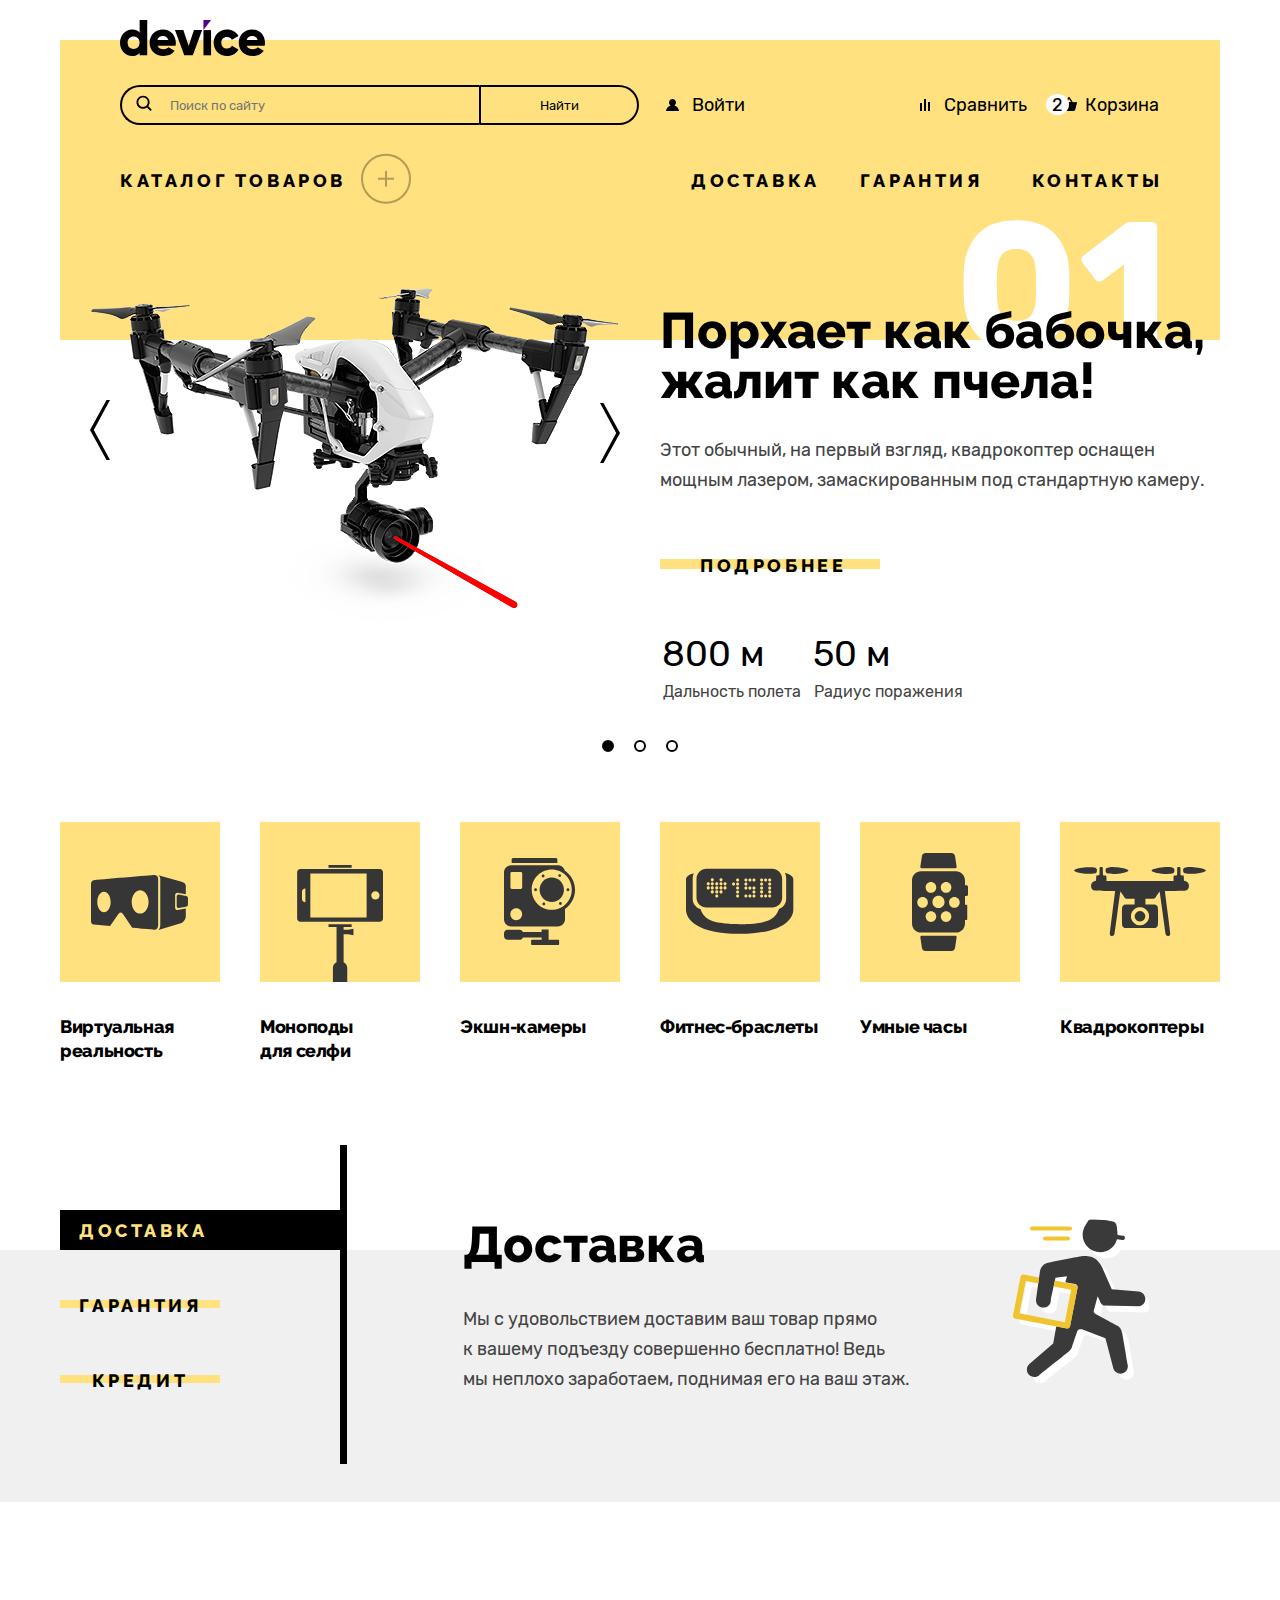
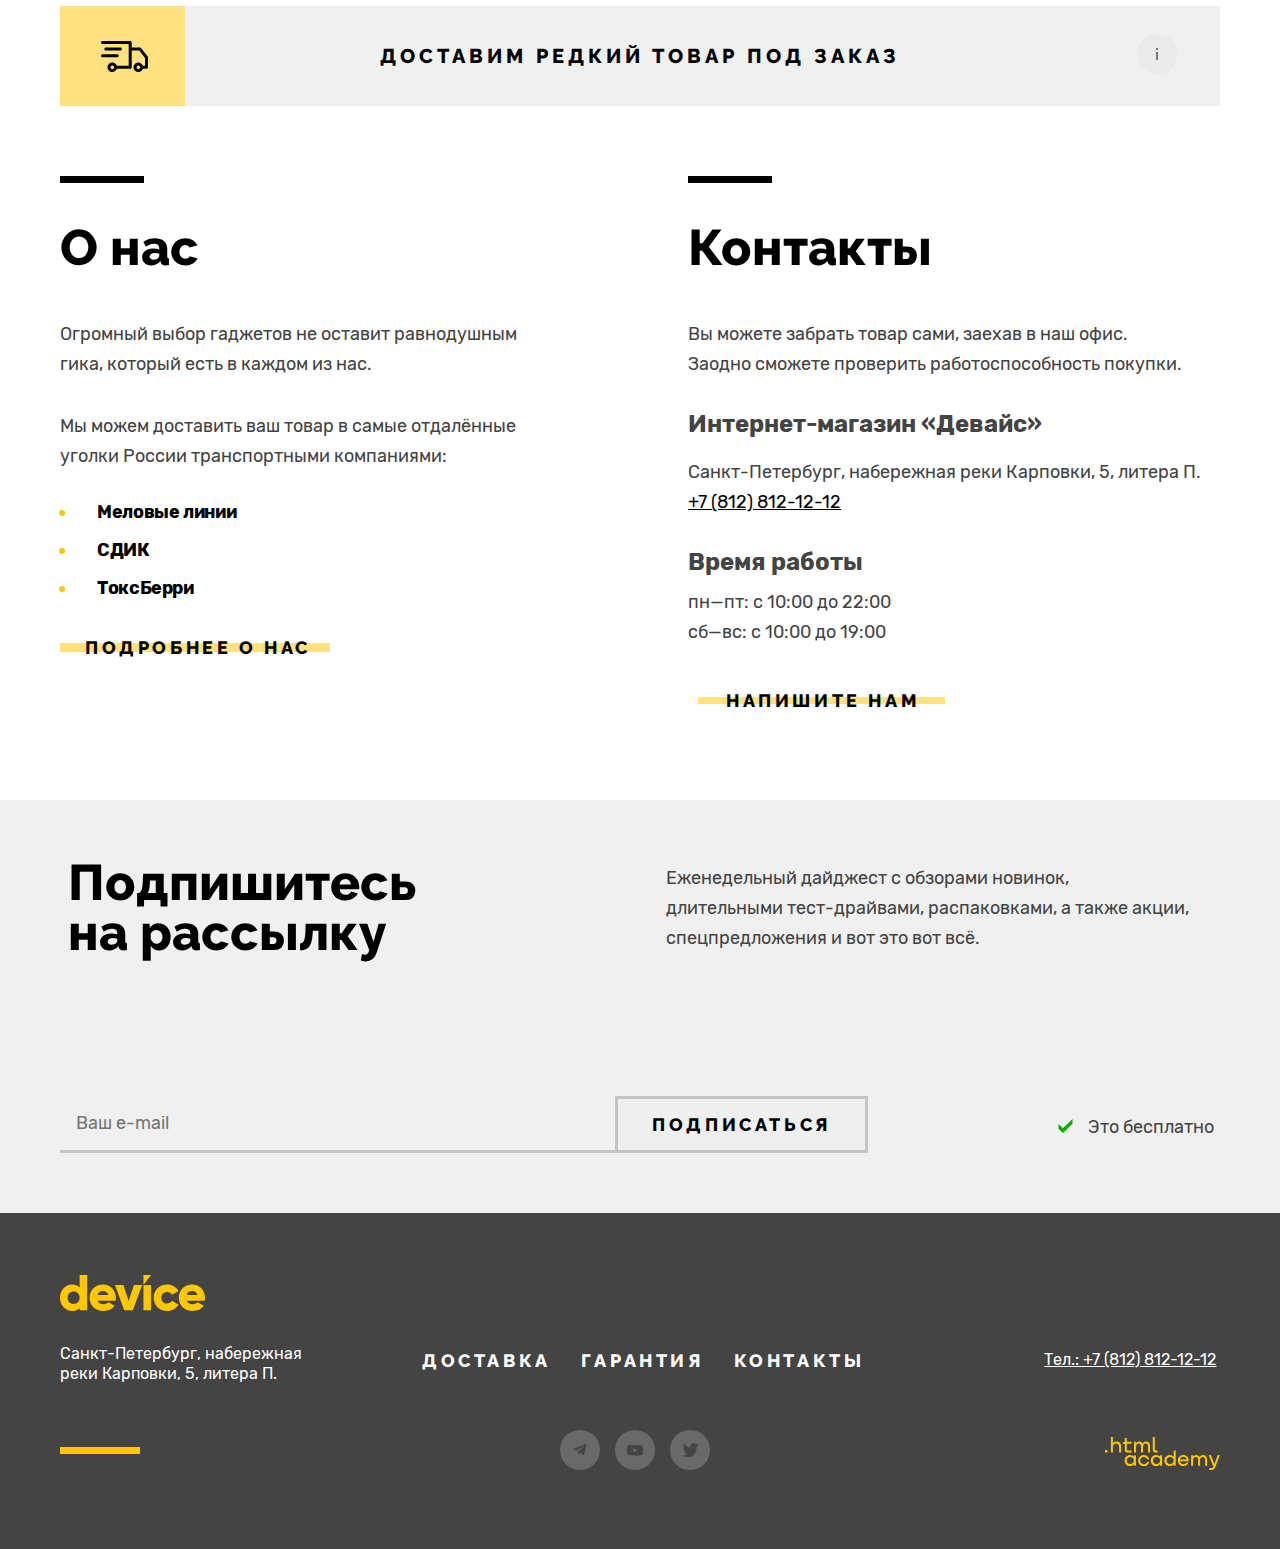
==== commit b1ebe86f: "Внесены правки по формам, сделан PixelPerfect" ====
--- a/index.html
+++ b/index.html
@@ -91,7 +91,6 @@
                       class="navigation-button-menu-link">Квадрокоптеры</a></li>
                 </ul>
               </li>
-
               </ul>
             </button>
             <ul class="navigation-points">
@@ -123,15 +122,15 @@
             </button>
           </div>
           <ul class="favorite-goods">
-            <li class="favorite-item favorite-item-01">
+            <li class="favorite-item favorite-item-01 favorite-item-active">
               <img src="images/slider/drone-slider.png" height="560" width="560" alt="Фото дрона" class="slider-photo">
               <div class="slider-information">
-                <h2 class="title">Порхает как бабочка,<br> жалит как пчела!</h2>
+                <h2 class="title slider-title">Порхает как бабочка,<br> жалит как пчела!</h2>
                 <p class="info-text"> Этот обычный, на первый взгляд, квадрокоптер оснащен<br> мощным лазером,
                   замаскированным
                   под стандартную камеру.</p>
                 <a href="#" class="benifit-link"><span class="benifit-link-content">Подробнее</span></a>
-                <table>
+                <table class="slider-table-01">
                   <tr>
                     <td class="text-number">800 м</td>
                     <td class="text-number">50 м</td>
@@ -146,41 +145,42 @@
             <li class="favorite-item favorite-item-02">
               <img src="images/slider/fit-slider.png" height="560" width="560" alt="Фото дрона" class="slider-photo">
               <div class="slider-information">
-            <h2 class="title">Худеем<br>правильно!</h2>
-            <p class="info-text">Мотивирующие фитнес-браслеты помогут найти в себе силы<br> не пропускать занятия и соблюдать диету.</p>
-            <a href="#" class="benifit-link"><span class="benifit-link-content">Подробнее</span></a>
-            <table>
-            <tr>
-              <td class="text-number">48 часов</td>
-            </tr>
-            <tr>
-              <td class="text-benifit">Без подзарядки</td>
-            </tr>
-          </table>
-          </div>
+                <h2 class="title fav-item-title-02">Худеем<br>правильно!</h2>
+                <p class="info-text">Мотивирующие фитнес-браслеты помогут найти в себе силы<br> не пропускать занятия и
+                  соблюдать диету.</p>
+                <a href="#" class="benifit-link"><span class="benifit-link-content">Подробнее</span></a>
+                <table class="slider-table-02">
+                  <tr>
+                    <td class="text-number">48 часов</td>
+                  </tr>
+                  <tr>
+                    <td class="text-benifit">Без подзарядки</td>
+                  </tr>
+                </table>
+              </div>
             </li>
             <li class="favorite-item favorite-item-03">
-            <img src="images/slider/selfie-slider.png" height="560" width="560" alt="Фото дрона" class="slider-photo">
-            <div class="slider-information">
-              <h2 class="title">Делай селфи,<br> как Бен Стиллер!</h2>
-              <p class="info-text">Самая длинная палка для селфи доступна в нашем магазине.<br>
-                Восемь (Восемь, Карл!) метров длиной и весом всего 5 кг.
-              </p>
-              <a href="#" class="benifit-link"><span class="benifit-link-content">Подробнее</span></a>
-              <table>
-              <tr>
-                <td class="text-number">8,5 м</td>
-                <td class="text-number">5 кг</td>
-                <td class="text-number">Карбон</td>
-              </tr>
-              <tr>
-                <td class="text-benifit">Длина палки</td>
-                <td class="text-benifit">Вес палки</td>
-                <td class="text-benifit">Материал</td>
-              </tr>
-            </table>
-            </div>
-          </li>
+              <img src="images/slider/selfie-slider.png" height="560" width="560" alt="Фото дрона" class="slider-photo">
+              <div class="slider-information">
+                <h2 class="title fav-item-title-02">Делай селфи,<br> как Бен Стиллер!</h2>
+                <p class="info-text">Самая длинная палка для селфи доступна в нашем магазине.<br>
+                  Восемь (Восемь, Карл!) метров длиной и весом всего 5 кг.
+                </p>
+                <a href="#" class="benifit-link"><span class="benifit-link-content">Подробнее</span></a>
+                <table class="slider-table-03">
+                  <tr>
+                    <td class="text-number">8,5 м</td>
+                    <td class="text-number">5 кг</td>
+                    <td class="text-number">Карбон</td>
+                  </tr>
+                  <tr>
+                    <td class="text-benifit">Длина палки</td>
+                    <td class="text-benifit">Вес палки</td>
+                    <td class="text-benifit">Материал</td>
+                  </tr>
+                </table>
+              </div>
+            </li>
           </ul>
           <div class="slider-points">
             <button type="button" class="slider-button slider-button-active"></button>
@@ -501,7 +501,7 @@
               каждом
               из
               нас.</p>
-            <p class="about-us-description">Мы можем доставить ваш товар в самые отдалённые<br> уголки России
+            <p class="about-us-description description-padding">Мы можем доставить ваш товар в самые отдалённые<br> уголки России
               транспортными
               компаниями:</p>
             <ul class="shipping">
@@ -520,7 +520,7 @@
             <p class="about-us-description">Санкт-Петербург, набережная реки Карповки, 5, литера П.<br>
               <a href="tel:+78128121212" class="about-us-phone">+7 (812) 812-12-12</a>
             </p>
-            <h4 class="about-us-subtitile">Время работы</h4>
+            <h4 class="about-us-subtitile title-working-hours">Время работы</h4>
             <p class="working-hours">пн—пт: с 10:00 до 22:00<br>
               сб—вс: с 10:00 до 19:00</p>
             <a href="#" class="benifit-button contact-us-button"><span class="contact-us-content"></span>Напишите
@@ -624,19 +624,16 @@
           <form>
             <fieldset class="modal-fieldset">
               <label class="modal-label modal-label-name"><span class="modal-title">Ваше имя:</span><input type="text"
-                  placeholder="Введите ваше имя" class="modal-form modal-icon-field-name">
-                <!--<span
-                  class="modal-add-info">Добавьте имя</span>-->
+                  placeholder="Введите имя" class="modal-form modal-icon-field-name">
+                  <span class="modal-add-info">Добавьте имя</span>
               </label>
-              <!--Класс .modal-form-email-mistake для ошибки-->
+
               <label class="modal-label"><span class="modal-title">Ваш e-mail:</span><input type="email"
                   placeholder="почта" class="modal-form modal-form-email">
-                <!--<span
-                  class="modal-add-info add-info-mail">Забавный у вас
-                  адрес</span>-->
+                  <span class="modal-add-info add-info-mail">Забавный у вас адрес</span>
               </label>
             </fieldset>
-            <fieldset class="modal-fieldset">
+            <fieldset class="modal-fieldset modal-fieldset-mb">
               <label class="modal-label"><span class="modal-title">Что нужно привезти:</span><input type="text"
                   placeholder="В свободной форме" class="modal-form allwhatuwant"></label>
               <span class="form-label">
@@ -649,7 +646,8 @@
                       <path d="M14 11H12V19H14V11Z" fill="black" />
                     </svg>
                   </button>
-                  <span class="tooltip-text">Постараемся найти,<br> сколько нужно.<br> Привезём сколько<br> получится по<br> требованиям<br>
+                  <span class="tooltip-text">Постараемся найти,<br> сколько нужно.<br> Привезём сколько<br> получится
+                    по<br> требованиям<br>
                     к провозу багажа
                   </span>
                 </span>
@@ -664,11 +662,11 @@
                     <path d="M16 7H9V0H7V7H0V9H7V16H9V9H16V7Z" fill="black" />
                   </svg>
                 </button></div>
-        </fieldset>
-        </form>
-        <button type="button" class="modal-button">Отправить</button>
+            </fieldset>
+            <button type="button" class="modal-button">Отправить</button>
+          </form>
+        </div>
       </div>
-    </div>
     </div>
   </body>
 
--- a/styles/styles.css
+++ b/styles/styles.css
@@ -86,10 +86,10 @@
 
 .header-menu {
   display: flex;
-  margin-top: 30px;
+  margin-top: 20px;
   margin-left: 60px;
   margin-right: 60px;
-  margin-bottom: 45px;
+  margin-bottom: 28px;
   padding: 0;
   align-items: center;
 }
@@ -97,7 +97,7 @@
 
 .site-search {
   display: flex;
-  margin-right: 40px;
+  margin-right: 27px;
   background-color: #FFE17F;
 
 
@@ -166,7 +166,7 @@
 
 .menu-items-enter {
   list-style: none;
-  margin-right: 135px;
+  margin-right: 175px;
   padding: 0;
 }
 
@@ -213,6 +213,7 @@
 }
 
 .basket-menu {
+  position: relative;
   padding-left: 38px;
 }
 
@@ -244,8 +245,8 @@
 
 .popover {
   position: absolute;
-  top: 40px;
-  left: -120px;
+  top: 36px;
+  left: -125px;
   width: 320px;
   min-height: 100px;
   flex-direction: column;
@@ -311,15 +312,15 @@
 }
 
 .delete-popover-item {
-  width: 10px;
-  height: 10px;
+  width: 13px;
+  height: 13px;
   padding: 0;
   background: none;
   position: relative;
-  margin-top: 7px;
+  margin-top: 1px;
   background-image: url('/images/popover/white-cross.svg');
   background-repeat: no-repeat;
-  background-size: 6px;
+  background-size: 8px;
 }
 
 .delete-popover-item:hover {
@@ -344,6 +345,9 @@
   justify-content: space-between;
 }
 
+.popover-basket-info-label {
+  margin-top: 7px;
+}
 .popover-basket-order {
   display: inline-block;
   background-color: #Ffffff;
@@ -356,8 +360,8 @@
   text-transform: uppercase;
   text-decoration: none;
   letter-spacing: 0.2em;
-  padding-left: 25px;
-  padding-right: 25px;
+  padding-left: 20px;
+  padding-right: 15px;
   padding-top: 14px;
   padding-bottom: 14px;
   margin-left: 15px;
@@ -402,7 +406,7 @@
 
 .menu-items-catalogue-exit {
   list-style: none;
-  margin-right: 49px;
+  margin-right: 25px;
 }
 
 .menu-button {
@@ -436,8 +440,7 @@
   display: flex;
   flex-wrap: wrap;
   margin-left: 60px;
-  margin-right: 59px;
-  padding: 0;
+  padding-bottom: 20px;
 }
 
 .catalogue-navigation-wrapper {
@@ -446,12 +449,12 @@
 
 .navigation-item-delivery {
   list-style: none;
-  margin-right: 47px;
+  margin-right: 40px;
 }
 
 .navigation-item-warranty {
   list-style: none;
-  margin-right: 51px;
+  margin-right: 49px;
 }
 
 .navigation-item-contacts {
@@ -498,7 +501,7 @@
   background-color: #FFE17F;
   text-decoration: none;
   text-transform: uppercase;
-  margin-right: 276px;
+  margin-right: 280px;
   display: flex;
   align-items: center;
   padding: 0;
@@ -512,9 +515,10 @@
   width: 50px;
   height: 50px;
   opacity: 0.3;
+  margin-left: 15px;
   padding-bottom: 5px;
-  margin-left: 7px;
-}
+}
+
 
 .navigation-button:hover::after {
   opacity: 1;
@@ -547,7 +551,15 @@
   margin: 0;
   padding: 0;
   display: none;
-}
+  z-index: 1;
+}
+/*при открытии меню включается класс
+.navigation-button-menu-open {
+  display: flex;
+}
+*/
+
+
 
 .navigation-button-menu-wrapper {
   padding: 0;
@@ -593,12 +605,16 @@
 /*Основная часть*/
 
 /*Слайдер*/
-.slider-wrapper {
-  background-image: linear-gradient(#FFE17F 155px, #FFFFFF 155px);
+
+ .slider-wrapper {
+  margin-top: -38px;
+  margin-bottom: 70px;
+  background-image: linear-gradient(#FFE17F 150px, #FFFFFF 150px);
 }
 
 .slider-navigation {
   position: relative;
+  padding: 0;
 }
 
 .arrow-slider {
@@ -622,18 +638,14 @@
 }
 
 .arrow-left {
-  left: 20px;
+  left: 30px;
   top: 210px;
 }
 
 .arrow-right {
   transform: rotate(180deg);
-  left: 550px;
-  top: 205px;
-}
-
-.slider-navigation {
-  padding: 0;
+  left: 540px;
+  top: 210px;
 }
 
 .slider-photo {
@@ -675,8 +687,6 @@
 .favorite-item {
   list-style: none;
   width: 1160px;
-  margin-left: auto;
-  margin-right: auto;
 }
 
 .favorite-item-01 {
@@ -684,7 +694,7 @@
   align-items: center;
   background-image: url('/images/slider/slider-01.svg');
   background-repeat: no-repeat;
-  background-position: left 900px top 27px;
+  background-position: left 903px top 30px;
 }
 
 .favorite-item-02 {
@@ -692,14 +702,23 @@
   align-items: center;
   background-image: url('/images/slider/slider-02.svg');
   background-repeat: no-repeat;
-  background-position: left 900px top 27px;
+  background-position: left 870px top 27px;
+}
+
+.fav-item-title-02 {
+  padding-top: 70px;
+  padding-bottom: 12px;
 }
 .favorite-item-03 {
-  display: flex;
+  display: none;
   align-items: center;
   background-image: url('/images/slider/slider-03.svg');
   background-repeat: no-repeat;
-  background-position: left 900px top 27px;
+  background-position: left 870px top 27px;
+}
+/*Класс отвечает за переключение товаров в слайдере*/
+.favorite-item-active {
+  display: flex;
 }
 .title {
   font-family: "Raleway", sans-serif;
@@ -709,14 +728,20 @@
   margin: 0;
 }
 
+.slider-title {
+  margin-bottom: 29px;
+  padding-top: 60px;
+}
+
 .info-text {
-  margin-top: 29px;
-  margin-bottom: 60px;
+  margin-bottom: 50px;
 }
 
 .text-number {
+  margin-top: 50px;
   color: #000000;
   font-size: 36px;
+  padding: 0;
 }
 
 .text-benifit {
@@ -734,8 +759,8 @@
   text-decoration: none;
   text-transform: uppercase;
   letter-spacing: 0.2em;
-  margin-bottom: 60px;
-  background-image: linear-gradient(to bottom, #FFFFFF 0, #FFFFFF 16px, #FFE17F 16px, #FFE17F 23px, #FFFFFF 23px, #FFFFFF 30px);
+  margin-bottom: 52px;
+  background-image: linear-gradient(to bottom, #FFFFFF 0, #FFFFFF 14px, #FFE17F 14px, #FFE17F 24px, #FFFFFF 24px, #FFFFFF 40px);
 }
 
 .benifit-link:hover {
@@ -754,42 +779,56 @@
 .benifit-link-content {
   display: inline-block;
   margin-left: 40px;
-  margin-top: 5px;
+  margin-top: 6px;
+}
+
+.slider-table-01 {
+  width: 316px;
+}
+.slider-table-02 {
+  margin-bottom: 7px;
+}
+
+.slider-table-03 {
+  width: 440px;
+  margin-bottom: 7px;
 }
 
 .text-number {
-  padding-right: 60px;
+  padding-bottom: 5px;
 }
 
 .text-benifit {
-  padding-right: 20px;
+  padding-bottom: 25px;
 }
 
 .slider-information {
-  margin-top: 109px;
+  margin-top: 40px;
 }
 
 .slider-points {
   display: flex;
   justify-content: center;
-  margin-bottom: 70px;
   flex-wrap: wrap;
+  margin-top: -10px;
+  margin-left: 20px;
 }
 
 /*Каталог на главной странице*/
 
 .catalogue-list {
   display: flex;
-  justify-content: space-around;
+  justify-content: space-between;
   flex-wrap: wrap;
   padding: 0;
-  margin-top: 0;
-  margin-bottom: 70px;
+  margin-bottom: 65px;
 }
 
 .catalogue-name {
+  font: inherit;
   margin-top: 33px;
-  margin-bottom: 0;
+  line-height: 24px;
+  letter-spacing: -0.02em;
 }
 
 .catalogue-item {
@@ -874,20 +913,20 @@
   display: flex;
   flex-direction: column;
   margin-right: 123px;
-  margin-bottom: 137px;
+  margin-bottom: 102px;
   margin-left: 0;
-  margin-top: 0;
-  padding: 0;
-}
+  margin-top: 70px;
+  padding: 0;
+}
+
 .benifits-description-list {
   margin: 0;
   padding: 0;
 }
 .benifit-description {
   list-style: none;
-  margin-top: 82px;
+  margin-top: 80px;
   position: relative;
-
 }
 
 .description-delivery {
@@ -944,8 +983,7 @@
 .benifit-delivery {
   width: 280px;
   height: 40px;
-  margin-top: 72px;
-  margin-right: 0;
+  margin-bottom: 35px;
 }
 
 .black-delivery-button {
@@ -954,6 +992,7 @@
   background-color: #000000;
   color: #FFE17F;
   padding: 9px 120px 9px 7px;
+  margin-bottom: 50px;
 }
 
 .black-delivery-button:focus-visible {
@@ -964,8 +1003,7 @@
 .benifit-warranty {
   width: 280px;
   height: 40px;
-  margin-top: 47px;
-  margin-bottom: 55px;
+  margin-bottom: 35px;
 }
 
 .benifit-warranty:active {
@@ -1021,10 +1059,9 @@
 .long-thin-rectangle {
   background-color: #000000;
   position: absolute;
+  top: 5px;
   left: 280px;
 }
-
-
 
 .rare-item-delivery {
   display: flex;
@@ -1038,15 +1075,21 @@
   text-transform: uppercase;
   background-image: linear-gradient(to right, #FFE17F 125px, #F0F0F0 50px);
   border: none;
-  margin-top: 70px;
-  margin-bottom: 117px;
+  margin-top: 104px;
+  margin-bottom: 70px;
+}
+
+
+/*Класс включается при клике на кнопку меняет .rare-item-delivery */
+.rare-item-delivery-click {
+  display: none;
 }
 
 /*Кнопка - Товар под заказ*/
 
 .rare-item-content {
   display: inline-block;
-  margin-left: 200px;
+  margin-left: 232px;
   position: relative;
 }
 
@@ -1057,18 +1100,17 @@
   background-image: url(/images/delivery/i-2.svg);
   background-repeat: no-repeat;
   position: absolute;
+  left: 757px;
+  bottom: -6px;
   opacity: 0.5;
-  margin-left: 270px;
-  top: -8px;
 }
 
 .delivery-car {
-  margin-left: 39px;
+  margin-left: 35px;
 }
 
 .rare-item-delivery:hover {
   background-image: linear-gradient(to right, #FFC700 125px, #F0F0F0 50px);
-
 }
 
 .rare-item-content:hover::after {
@@ -1094,23 +1136,26 @@
 .about-us {
   display: flex;
   width: 1160px;
-  justify-content: space-between;
+  margin-bottom: 80px;
 }
 
 .about-us-info {
   width: 520px;
+  display: flex;
+  flex-direction: column;
+  margin-right: 108px;
+  margin-bottom: 0;
 }
 
 .about-us-contacts {
-  width: 532px;
+  width: 520px;
   display: flex;
   flex-direction: column;
-  margin-bottom: 80px;
 }
 
 .small-thin-rectangle {
   background-color: #000000;
-  margin-bottom: 40px;
+
 }
 
 .title-about-us {
@@ -1118,32 +1163,33 @@
   font-size: 50px;
   color: #000000;
   line-height: 50px;
-  margin-top: 0;
-  margin-bottom: 48px;
-}
-
-.about-us-description {
-  margin-top: 0;
-  margin-bottom: 30px;
-
+  padding: 0;
+  margin-top: 40px;
+  margin-bottom: 28px;
 }
 
 .about-us-subtitile {
   font-size: 24px;
-  margin-top: 0;
-  margin-bottom: 15px;
+  margin-top: 12px;
+  margin-bottom: 0;
+}
+
+.description-padding {
+  display: block;
+  margin-top: 14px;
 }
 
 .shipping {
   margin-top: 0;
-  margin-bottom: 40px;
   color: #000000;
   font-weight: 700;
+  letter-spacing: -0.02em;
 }
 
 .shipping-company {
   padding-left: 20px;
-  margin-left: -25px;
+  margin-left: -23px;
+  margin-top: 8px;
 }
 
 .shipping-company::marker {
@@ -1152,6 +1198,7 @@
 
 .about-us-button {
   display: inline-block;
+  margin-top: 5px;
   width: 270px;
   height: 40px;
   background-image: linear-gradient(to bottom, #FFFFFF 0, #FFFFFF 17px, #FFE17F 17px, #FFE17F 26px, #FFFFFF 26px, #FFFFFF 40px);
@@ -1177,18 +1224,24 @@
   padding-bottom: 10px;
 }
 
+.title-working-hours {
+  margin-bottom: 10px;
+}
+
 .working-hours {
-  margin-top: 0;
-  margin-bottom: 40px;
+  margin: 0;
   flex-wrap: wrap;
 }
 
 .about-us-phone {
   color: #000000;
+  margin: 0;
 }
 
 .contact-us-button {
   display: inline-block;
+  margin-top: 33px;
+  margin-left: 10px;
   width: 247px;
   height: 40px;
   background-image: linear-gradient(to bottom, #FFFFFF 0, #FFFFFF 17px, #FFE17F 17px, #FFE17F 24px, #FFFFFF 24px, #FFFFFF 40px);
@@ -1206,7 +1259,6 @@
   outline: 2px solid #AF4FFF;
   outline-offset: 2px;
 }
-
 
 .contact-us-content {
   display: inline-block;
@@ -1223,32 +1275,31 @@
 
 .subscribe-text {
   display: flex;
-  justify-content: space-between;
   align-items: center;
-  padding-top: 64px;
-  margin-bottom: 157px;
+  padding-top: 45px;
+  margin-left: 8px;
 }
 
 .info-subscribe {
-  margin-top: 0;
-  margin-bottom: 0;
+  margin-left: 250px;
 }
 
 .subscribe-form {
   display: flex;
   align-items: center;
-  padding-bottom: 57px;
+  padding-bottom: 60px;
   position: relative;
 }
 
 .mail-subscribe {
   display: flex;
+  margin-top: 125px;
 }
 
 .subscribe-input {
   font: inherit;
   background-color: #F0F0F0;
-  width: 557px;
+  width: 537px;
   border-top: none;
   border-left: none;
   border-right: none;
@@ -1296,13 +1347,14 @@
 }
 
 .itsfree {
-  margin-top: 0;
+  margin-top: 130px;
   margin-bottom: 0;
-  margin-left: 16px;
+  margin-left: 15px;
 }
 
 .check-mark {
-  margin-left: 155px;
+  margin-top: 128px;
+  margin-left: 190px;
 }
 
 /*Футер*/
@@ -1326,20 +1378,26 @@
 }
 
 .footer-adress-wrapper {
-  display: flex;
-  justify-content: space-between;
-  align-items: center;
+  margin-top: 8px;
+  display: flex;
 
 }
 
 .footer-adress {
   color: #FFFFFF;
   line-height: 20px;
-  margin-top: 35px;
+  font-size: 16px;
+  padding-left: 0;
+  margin-right: 0;
 }
 
 .footer-phone {
+  display: block;
   color: #FFFFFF;
+  line-height: 20px;
+  font-size: 16px;
+  margin-top: 22px;
+  margin-left: 150px;
 }
 
 .footer-phone:hover {
@@ -1358,20 +1416,27 @@
 
 .footer-navigation-list {
   display: flex;
-  padding: 40px;
+  padding: 0;
+  margin: 0;
+  align-self: center;
+  margin-left: 120px;
 }
 
 .footer-item {
   list-style: none;
-  margin-left: 35px;
+  margin-left: 0;
+  padding-bottom: 10px;
 }
 
 .footer-navigation-link {
+  display: block;
   font-family: "Raleway", sans-serif;
   color: #FFFFFF;
   text-decoration: none;
   text-transform: uppercase;
   letter-spacing: 0.2em;
+  margin-top: 3px;
+  margin-right: 30px;
 }
 
 .footer-navigation-link:hover {
@@ -1392,7 +1457,7 @@
 .sb-wrapper {
   display: flex;
   align-items: center;
-  margin-top: 63px;
+  margin-top: 12px;
   position: relative;
   padding-bottom: 61px;
 }
@@ -1404,7 +1469,7 @@
 
 .social-buttons {
   display: flex;
-  margin-left: 520px;
+  margin-left: 460px;
 }
 
 .social-button {
@@ -1451,7 +1516,8 @@
 }
 
 .academylogo-link {
-  margin-left: 330px;
+  margin-left: 380px;
+  margin-top: 15px;
 }
 
 .academylogo {
@@ -1473,13 +1539,15 @@
 }
 
 /*Заголовки каталога*/
+
 .main-title-catalogue {
   font-family: "Raleway", sans-serif;
   color: #000000;
   font-size: 50px;
   line-height: 50px;
   margin-left: 60px;
-  margin-bottom: 16px;
+  margin-top: 30px;
+  margin-bottom: 0;
 }
 
 .filter-goods-wrapper {
@@ -1494,13 +1562,14 @@
 
 .catalogue-products {
   display: flex;
+  margin-top: 28px;
 }
 
 .catalogue-navigation {
   display: flex;
   padding: 0;
+  margin-top: 15px;
   margin-left: 60px;
-  margin-bottom: 34px;
 }
 
 .catalogue-navigation-item {
@@ -1526,6 +1595,7 @@
 
 .catalogue-navigation-link {
   color: #000000;
+  font-size: 16px;
   line-height: 20px;
   text-decoration: none;
 }
@@ -1549,13 +1619,13 @@
 .control-color {
   display: block;
   position: relative;
-  margin-bottom: 10px;
+  margin-bottom: 7px;
 }
 
 .control-mark {
   display: block;
   position: absolute;
-  top: 3px;
+  top: 6px;
   width: 14px;
   height: 14px;
   border: 3px solid #CCCCCC;
@@ -1634,24 +1704,30 @@
   border: 2px solid #000000;
 }
 
+.bt-checkbox:disabled {
+  opacity: 0.1;
+}
+
 .filter-title {
   font-family: "Raleway", sans-serif;
   color: #000000;
   line-height: 19px;
-  letter-spacing: 0.2em;
+  letter-spacing: 0.1em;
   text-transform: uppercase;
-  margin-right: 205px;
+  margin-right: 200px;
 }
 
 .filter-title-group {
   font-family: "Raleway", sans-serif;
   color: #000000;
   line-height: 19px;
-  letter-spacing: 0.2em;
+  letter-spacing: 0.1em;
   text-transform: uppercase;
   margin-left: 60px;
-  margin-top: 25px;
-  margin-bottom: 71px;
+  margin-top: 23px;
+
+
+
 }
 
 .catalogue-goods {
@@ -1662,10 +1738,11 @@
 .goods {
   display: grid;
   grid-template-columns: 1fr 1fr;
-  row-gap: 44px;
+  row-gap: 34px;
   margin-top: 70px;
   margin-left: 40px;
   margin-right: 40px;
+  margin-bottom: 0;
   padding-left: 0;
 }
 
@@ -1686,25 +1763,33 @@
   border: 0;
   padding: 0;
   margin-left: 60px;
-  margin-top: 12px;
+  margin-top: 37px;
+}
+
+.fieldset-filter-color {
+  margin-top: 39px;
+}
+
+.fieldset-filter-bluetooth {
+  margin-top: 4px;
+
 }
 
 .range-scale {
   position: relative;
   width: 200px;
+  background-color: #000000;
+  margin-bottom: 0;
+}
+
+.range-scale {
+  position: relative;
+  width: 180px;
   height: 2px;
   margin-bottom: 11px;
   background-color: #000000;
 }
 
-.range-scale {
-  position: relative;
-  width: 200px;
-  height: 2px;
-  margin-bottom: 11px;
-  background-color: #000000;
-}
-
 .range-bar {
   position: absolute;
   height: 2px;
@@ -1712,8 +1797,8 @@
 }
 
 .range-toggle {
-  width: 16px;
-  height: 16px;
+  width: 18px;
+  height: 18px;
   border: 2px solid #000000;
   border-radius: 50%;
   background-color: #EBEBEB;
@@ -1735,19 +1820,18 @@
 
 .toggle-min {
   position: absolute;
-  top:-5px;
-  left: -120px;
+  top: -10px;
+  left: -130px;
 }
 
 .toggle-max {
   position: absolute;
-  top:-5px;
-  left: -15px;
+  top:-10px;
+  left: -13px;
 }
 
 .price-inputs {
   display: flex;
-
 }
 
 .catalogue-filter-label {
@@ -1757,7 +1841,9 @@
   text-align: center;
   width: auto;
   height: 20px;
-  margin-right: 76px;
+  margin-right: 90px;
+  margin-top: -6px;
+  margin-left: -15px;
 }
 
 .catalogue-filter-label:focus-within {
@@ -1769,7 +1855,6 @@
   font: inherit;
   padding: 0;
   font-size: 14px;
-  color: #444444;
   text-align: center;
   background-color: transparent;
   border: none;
@@ -1797,6 +1882,7 @@
 }
 
 .color-checkbox-list {
+  margin-top: 0;
   padding: 0;
 }
 
@@ -1809,49 +1895,45 @@
 .bt-button-wrapper {
   display: flex;
   flex-direction: column;
-  margin-bottom: 45px;
+  margin-top: 12px;
   padding: 0;
 }
 
 .bt-item {
   list-style: none;
   padding: 0;
+  margin: 0;
 }
 
 .bt-answer-filter {
   display: inline-block;
-  margin-bottom: 20px;
+  margin-bottom: 15px;
   margin-left: 36px;
 }
 
 .filter-legend {
+  width: 197px;
+  border-top: 2px solid #000000;
   color: #000000;
   letter-spacing: -0.02em;
   line-height: 20px;
   font-weight: 700;
+  padding-top: 11px;
 }
 
 .legend-price {
-  width: 200px;
   border-top: 2px solid #000000;
-  padding-top: 12px;
-  margin-bottom: 30px;
+  margin-bottom: 28px;
 }
 
 .legend-color {
-  width: 200px;
-  border-top: 2px solid #000000;
-  padding-top: 12px;
-  margin-top: 76px;
-  margin-bottom: 20px;
+  padding-top: 14px;
+  margin-bottom: 12px;
 }
 
 .bluetooth-legend {
-  width: 200px;
-  border-top: 2px solid #000000;
-  padding-top: 12px;
-  margin-top: 47px;
-  margin-bottom: 20px;
+  padding-top: 14px;
+  margin-top: 10px;
 }
 
 .goods-filter {
@@ -1915,6 +1997,7 @@
   letter-spacing: 0.2em;
   width: 220px;
   height: 40px;
+  margin-top: 6px;
   margin-left: 60px;
   margin-right: 40px;
 }
@@ -2024,6 +2107,7 @@
   display: flex;
   justify-content: space-between;
   align-items: flex-start;
+
 }
 
 .goods-name {
@@ -2047,7 +2131,7 @@
   letter-spacing: 0.2em;
   background-color: #FFFFFF;
   border: 3px solid #F0F0F0;
-  margin: 20px 40px 0 40px;
+  margin: 30px 40px 0 40px;
 }
 
 .download-more:hover {
@@ -2076,18 +2160,17 @@
   align-items: center;
   height: 71px;
   padding: 0;
-  margin: 44px 40px 78px 40px;
+  margin: 44px 40px 76px 40px;
 }
 
 .pagination-item {
-  display: flex;
   list-style: none;
 
 }
 
 .pagination-item-back {
   list-style: none;
-  margin-right: 150px;
+  margin-right: 154px;
   padding: 0;
 }
 
@@ -2102,10 +2185,13 @@
   padding-left: 10px;
   background-color: rgba(255, 255, 255, 0,7);
   color: rgba(68, 68, 68, 0.7);
+  font-size: 16px;
   text-decoration: none;
+  margin-right: 10px;
 }
 
 .pagination-last-page {
+  margin-right: 50px;
   padding-left: 5px;
   padding-right: 5px;
 }
@@ -2195,22 +2281,29 @@
   display: none;
   width: 100%;
   height: 100%;
-  background-color: rgba(0, 0, 0, 0.8);
+  background-color: rgba(240, 240, 240, 0.7);
 }
 
 .modal {
   position: relative;
   margin: auto;
-  width: 920px;
-  height: 568px;
+  width: 895px;
+  height: 550px;
   background-color: #FFFFFF;
   border: 10px solid #000000;
 }
 
 .modal-wrapper {
   position: relative;
-  margin: 62px 62px;
-}
+  margin-top: 63px;
+
+}
+
+.main-modal-title {
+  margin-left: 70px;
+  margin-bottom: 37px;
+}
+
 .close-modal {
   position: absolute;
   width: 26px;
@@ -2218,8 +2311,8 @@
   border: none;
   background-color: #FFFFFF;
   background-image: url('/images/modal/black-cross.svg');
-  top: 8px;
-  right: 10px;
+  top: 10px;
+  right: 65px;
 }
 
 .close-modal:hover {
@@ -2237,10 +2330,13 @@
   border: none;
   display: flex;
   padding: 0;
-  margin-top: 40px;
-  margin-bottom: 42px;
-
+  margin-left: 68px;
+  margin-bottom: 50px;
   position: relative;
+}
+
+.modal-fieldset-mb {
+  margin-bottom: 35px;
 }
 
 .modal-label {
@@ -2257,6 +2353,18 @@
   margin: 0;
 }
 
+.modal-add-info {
+  display: none;
+  color: #000000;
+  font-size: 12px;
+  line-height: 20px;
+}
+
+.add-info-mail {
+  display: none;
+  color: #FF3D3D;
+}
+
 .modal-title {
   display: inline-block;
   font: inherit;
@@ -2264,6 +2372,7 @@
   font-weight: 700;
   line-height: 20px;
   letter-spacing: -0.02em;
+  margin-bottom: 19px;
 }
 
 .modal-title-numbers {
@@ -2281,15 +2390,8 @@
   width: 340px;
   height: 60px;
   background-color: #F0F0F0;
-  padding-left: 20px;
-}
-
-.modal-form-mistake {
-  content: "Забавное у вас имя";
-  position: absolute;
-  color: #FF3D3D;
-  font-size: 14px;
-  line-height: 20px;
+  padding-left: 17px;
+  font-size: 17px;
 }
 
 .modal-form:focus-visible {
@@ -2301,16 +2403,12 @@
   color: #000000;
   background-image: url('/images/modal/mail.svg');
   background-repeat: no-repeat;
-  background-size: 13px 12px;
-  background-position: 330px;
+  background-size: 15px 12px;
+  background-position: 320px 25px;
 }
 
 .modal-form:hover {
   background-color: #DCDCDC;
-}
-
-.modal-form-email-mistake {
-  border:#FF3D3D 2px solid;
 }
 
 .modal-form-email:disabled {
@@ -2321,9 +2419,10 @@
 .allwhatuwant {
   border: none;
   background-color: #F0F0F0;
-  width: 540px;
+  width: 520px;
   height: 60px;
   padding-left: 20px;
+  font-size: 17px;
 }
 
 .allwhatuwant:focus-within {
@@ -2344,29 +2443,26 @@
 
 .form-label {
   display: flex;
-  margin-top: 3pxpx;
   margin-right: 75px;
-
-
 }
 
 .tooltip-toggle {
   border: none;
   background-color: transparent;
   padding: 0;
-  margin-left: 8px;
-  margin-bottom: 45px;
 }
 
 .tooltip {
   display: block;
+  margin-top: 3px;
+  margin-right: 20px;
+
 }
 
 .tooltip-icon {
   width: 26px;
   height: 26px;
   display: block;
-  margin-bottom: 30px;
 }
 
 .tooltip-text {
@@ -2397,14 +2493,20 @@
   left: 125px;
   bottom: 138px;
 }
+
+.tooltip-toggle:hover + .tooltip-text,
+.tooltip-toggle:focus + .tooltip-text {
+  display: block;
+}
+
 .numbers-modal-wrapper {
   display: flex;
   width: 180px;
   height: 80px;
   font-size: 16px;
   position: absolute;
-  left: 570px;
-  top: 30px;
+  left: 585px;
+  top: 42px;
 }
 
 .modal-number-button {
@@ -2414,6 +2516,12 @@
   background-color: #F0F0F0;
   padding: 0;
   z-index: 1;
+}
+
+.modal-number-goods {
+  margin-bottom: 0;
+  margin-top: 6px;
+  margin-right: 12px;
 }
 
 .modal-number-button:hover {
@@ -2474,6 +2582,7 @@
   line-height: 19px;
   letter-spacing: 0.2em;
   text-transform: uppercase;
+  margin-left: 70px;
 }
 
 .modal-button:hover {
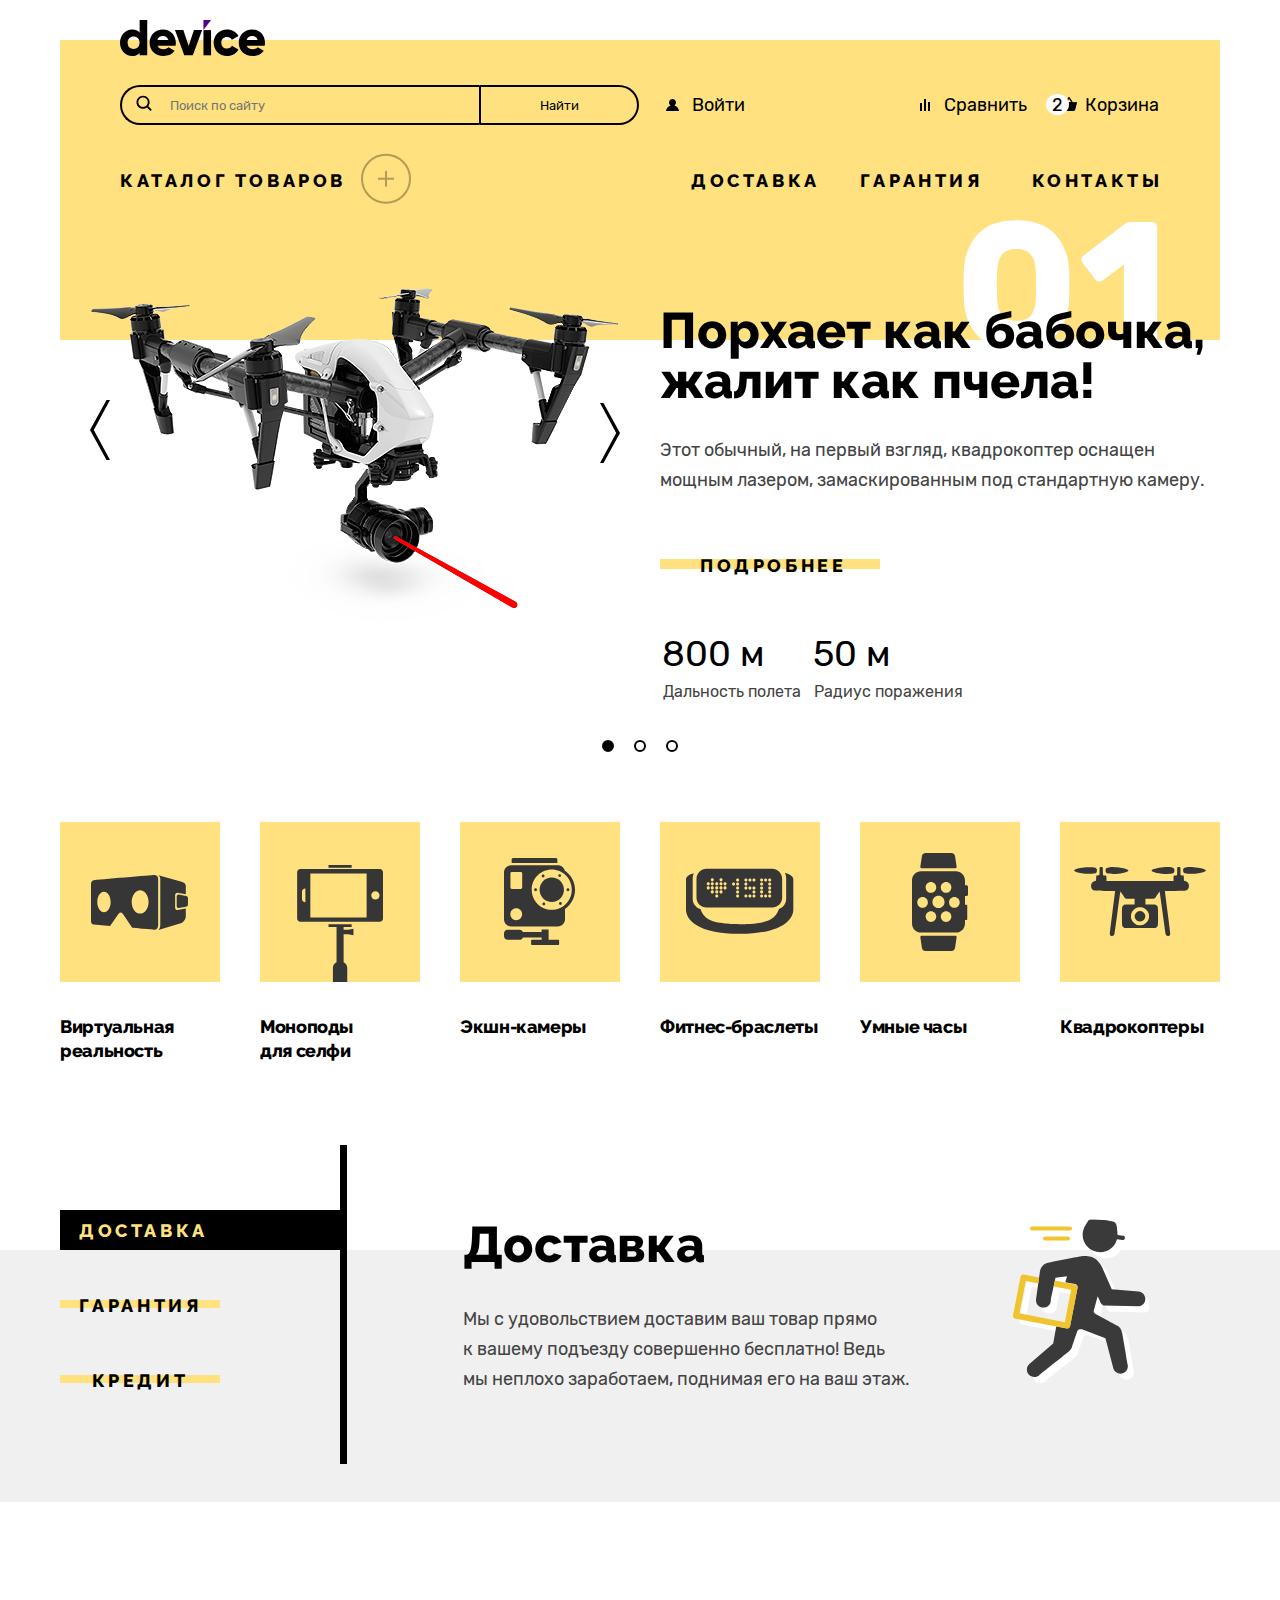
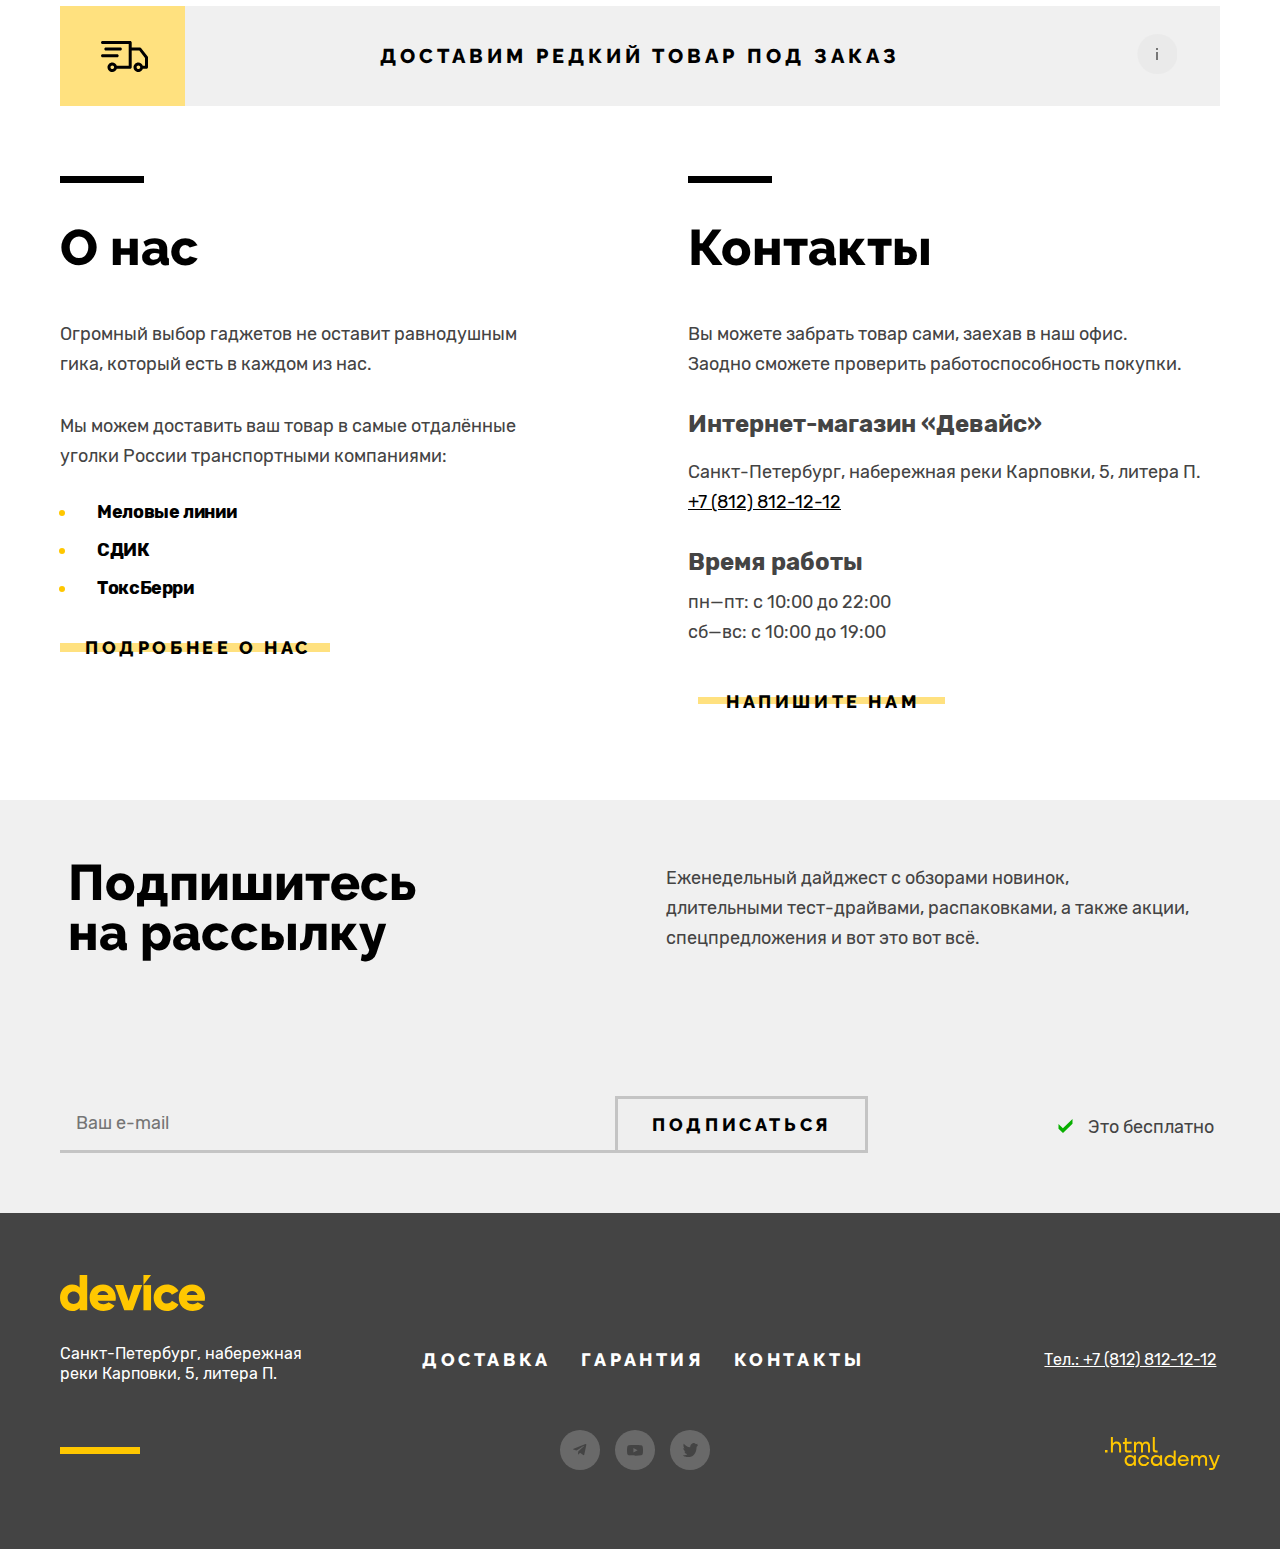
==== commit a7a929b6: "Merge pull request #10 from Romabuzz/master" ====
--- a/index.html
+++ b/index.html
@@ -5,6 +5,7 @@
     <meta charset="utf-8">
     <title>HTML Academy: Девайс</title>
     <link rel="stylesheet" href="styles/styles.css">
+    <link rel="icon" href="favicon.ico">
   </head>
 
   <body>
@@ -65,39 +66,39 @@
         <nav class="navigation">
           <div class="navigation-list">
             <button type="button" class="navigation-button">Каталог товаров
-              <ul class="main-navigation-button-menu navigation-button-menu-open">
-                <li class="first-navigation-menu-column">
-                  <ul class="navigation-button-menu-wrapper">
-                    <li class="navigation-button-menu-item"><a href="#" class="navigation-button-menu-link">Виртуальная
-                        реальность</a></li>
-                    <li class="navigation-button-menu-item"><a href="#" class="navigation-button-menu-link">Моноподы для
-                        селфи</a></li>
-                    <li class="navigation-button-menu-item"><a href="#"
-                        class="navigation-button-menu-link">Экшн-камеры</a></li>
-                  </ul>
-                </li>
-                <li class="second-navigation-menu-column">
-                  <ul>
-                    <li class="navigation-button-menu-item"><a href="#"
-                        class="navigation-button-menu-link">Фитнес-браслеты</a></li>
-                    <li class="navigation-button-menu-item"><a href="#" class="navigation-button-menu-link">Умные
-                        часы</a>
-                    </li>
-                </li>
-              </ul>
+            </button>
+            <ul class="main-navigation-button-menu navigation-button-menu-open">
+              <li class="first-navigation-menu-column">
+                <ul class="navigation-button-menu-wrapper">
+                  <li class="navigation-button-menu-item"><a href="#" class="navigation-button-menu-link">Виртуальная
+                      реальность</a></li>
+                  <li class="navigation-button-menu-item"><a href="#" class="navigation-button-menu-link">Моноподы для
+                      селфи</a></li>
+                  <li class="navigation-button-menu-item"><a href="#"
+                      class="navigation-button-menu-link">Экшн-камеры</a></li>
+                </ul>
+              </li>
+              <li class="second-navigation-menu-column">
+                <ul>
+                  <li class="navigation-button-menu-item"><a href="#"
+                      class="navigation-button-menu-link">Фитнес-браслеты</a></li>
+                  <li class="navigation-button-menu-item"><a href="#" class="navigation-button-menu-link">Умные
+                      часы</a></li>
+                </ul>
+              </li>
               <li class="third-navigation-menu-column">
                 <ul>
                   <li class="navigation-button-menu-item"><a href="#"
                       class="navigation-button-menu-link">Квадрокоптеры</a></li>
                 </ul>
               </li>
-              </ul>
-            </button>
+            </ul>
             <ul class="navigation-points">
               <li class="navigation-item-delivery"><a href="#" class="navigation-link">Доставка</a></li>
               <li class="navigation-item-warranty"><a href="#" class="navigation-link">Гарантия</a></li>
               <li class="navigation-item-contacts"><a href="#" class="navigation-link">Контакты</a></li>
             </ul>
+
           </div>
         </nav>
       </div>
@@ -197,7 +198,7 @@
               <a href="#" class="catalogue-link">
                 <div class="catalogue-icon">
                   <svg width="97" height="55" aria-hidden="true" focusable="false" xmlns="http://www.w3.org/2000/svg"
-                    alt="Виртуальная реальность" class="icon-catalogue-vr">
+                    class="icon-catalogue-vr">
                     <path
                       d="M84.1314 32.639V20.003C84.1314 18.694 85.1764 17.633 86.4664 17.633L94.7924 19.214V11.02C94.7924 8.66497 93.0844 7.58897 90.5904 6.75497L67.4034 0.174968C69.0194 1.56597 69.2924 2.21497 69.2924 4.57097V49.78C69.2924 52.136 68.8424 53.846 67.3254 54.99L90.5904 47.925C92.9914 47.092 94.7924 43.709 94.7924 41.353V33.44L86.4664 35.007C85.1764 35.009 84.1314 33.947 84.1314 32.639Z"
                       fill="#363636" />
@@ -216,7 +217,7 @@
               <a href="#" class="catalogue-link">
                 <div class="catalogue-icon">
                   <svg width="87" height="117" aria-hidden="true" focusable="false" xmlns="http://www.w3.org/2000/svg"
-                    alt="Моноподы для селфи" class="icon-catalogue-selfie">
+                    class="icon-catalogue-selfie">
                     <path
                       d="M82.821 4.011H3.33003C1.56903 4.011 0.142029 5.438 0.142029 7.199V53.612C0.142029 55.375 1.56903 56.801 3.33003 56.801H82.822C84.584 56.801 86.011 55.374 86.011 53.612V7.199C86.011 5.438 84.583 4.011 82.821 4.011ZM8.39203 37.236H8.16603C6.40403 37.236 4.97703 35.807 4.97703 34.047V26.764C4.97703 25.003 6.40403 23.576 8.16603 23.576H8.39203V37.236ZM69.623 52.408H13.341V8.402H69.623V52.408ZM78.4 34.552C76.111 34.552 74.254 32.697 74.254 30.405C74.254 28.113 76.11 26.258 78.4 26.258C80.691 26.258 82.548 28.113 82.548 30.405C82.548 32.697 80.691 34.552 78.4 34.552Z"
                       fill="#363636" />
@@ -233,7 +234,7 @@
               <a href="#" class="catalogue-link">
                 <div class="catalogue-icon">
                   <svg width="72" height="87" aria-hidden="true" focusable="false" xmlns="http://www.w3.org/2000/svg"
-                    alt="Экшн-камеры" class="icon-catalogue-actioncam">
+                    class="icon-catalogue-actioncam">
                     <path
                       d="M53.349 1.49C53.349 0.754 52.771 0 52.038 0H9.053C8.32 0 7.672 0.754 7.672 1.49V5.012H53.348L53.349 1.49Z"
                       fill="#363636" />
@@ -273,7 +274,7 @@
               <a href="#" class="catalogue-link">
                 <div class="catalogue-icon">
                   <svg width="108" height="66" aria-hidden="true" focusable="false" xmlns="http://www.w3.org/2000/svg"
-                    alt="Фитнес-браслеты" class="icon-catalogue-fit">
+                    class="icon-catalogue-fit">
                     <path
                       d="M98.967 5.07411C99.719 6.51511 100.176 8.15411 100.176 9.89211V30.9941C100.176 35.6101 97.084 39.5211 92.93 40.8941C91.605 44.8811 89.152 48.7481 84.879 51.3261C76.203 56.5571 53.755 56.1631 53.681 56.1631C53.603 56.1631 31.168 56.5581 22.492 51.3261C18.276 48.7811 15.784 44.9791 14.45 41.0471C10.032 39.8381 6.694 35.7961 6.694 30.9941V9.89311C6.694 8.20511 7.121 6.61111 7.833 5.20011C4.17 6.10911 0 7.91811 0 11.4341C0 17.6771 0 37.1211 0 41.4171C0 51.6681 11.839 65.8501 53.657 65.8501C95.477 65.8501 107.314 51.6681 107.314 41.4171C107.314 37.1211 107.314 17.6771 107.314 11.4341C107.313 7.75011 102.738 5.94011 98.967 5.07411Z"
                       fill="#363636" />
@@ -289,7 +290,7 @@
               <a href="#" class="catalogue-link">
                 <div class="catalogue-icon">
                   <svg width="57" height="98" aria-hidden="true" focusable="false" xmlns="http://www.w3.org/2000/svg"
-                    alt="Умные часы" class="icon-catalogue-watch">
+                    class="icon-catalogue-watch">
                     <path
                       d="M54.494 32.197H52.979V27.557C52.979 22.505 48.892 18.371 43.897 18.371H9.082C4.086 18.372 0 22.505 0 27.557V70.425C0 75.477 4.087 79.61 9.083 79.61H43.898C48.893 79.61 52.98 75.477 52.98 70.425V67.01H54.495C54.91 67.01 55.252 66.666 55.252 66.246V52.467C55.252 52.046 54.91 51.701 54.495 51.701H52.98V42.913H54.495C55.327 42.913 56.009 42.225 56.009 41.382V33.728C56.008 32.886 55.326 32.197 54.494 32.197ZM34.082 29.088C37.008 29.088 39.381 31.486 39.381 34.446C39.381 37.406 37.008 39.804 34.082 39.804C31.156 39.804 28.784 37.406 28.784 34.446C28.784 31.486 31.156 29.088 34.082 29.088ZM18.945 29.088C21.87 29.088 24.243 31.486 24.243 34.446C24.243 37.406 21.87 39.804 18.945 39.804C16.019 39.804 13.647 37.406 13.647 34.446C13.647 31.486 16.019 29.088 18.945 29.088ZM5.297 49.397C5.297 46.438 7.668 44.039 10.595 44.039C13.521 44.039 15.893 46.438 15.893 49.397C15.893 52.356 13.52 54.755 10.595 54.755C7.668 54.756 5.297 52.356 5.297 49.397ZM18.945 68.894C16.019 68.894 13.647 66.496 13.647 63.536C13.647 60.576 16.019 58.178 18.945 58.178C21.87 58.178 24.243 60.576 24.243 63.536C24.243 66.496 21.87 68.894 18.945 68.894ZM20.435 48.991C20.435 45.609 23.146 42.867 26.49 42.867C29.834 42.867 32.545 45.609 32.545 48.991C32.545 52.373 29.834 55.115 26.49 55.115C23.146 55.114 20.435 52.373 20.435 48.991ZM34.082 68.894C31.156 68.894 28.784 66.496 28.784 63.536C28.784 60.576 31.156 58.178 34.082 58.178C37.008 58.178 39.381 60.576 39.381 63.536C39.381 66.496 37.008 68.894 34.082 68.894ZM42.384 54.756C39.457 54.756 37.086 52.357 37.086 49.398C37.086 46.439 39.457 44.04 42.384 44.04C45.31 44.04 47.682 46.439 47.682 49.398C47.682 52.356 45.31 54.756 42.384 54.756Z"
                       fill="#363636" />
@@ -308,7 +309,7 @@
               <a href="#" class="catalogue-link">
                 <div class="catalogue-icon">
                   <svg width="133" height="70" aria-hidden="true" focusable="false" xmlns="http://www.w3.org/2000/svg"
-                    alt="Квадрокоптеры" class="icon-catalogue-drone">
+                    class="icon-catalogue-drone">
                     <path
                       d="M12.0523 0.257913C6.50738 0.745213 1.83838 1.85073 0.575275 2.93033C-0.147425 3.54653 -0.147425 3.54653 0.342875 4.08653C0.987375 4.80623 4.05628 5.73151 7.59048 6.32281C11.5885 6.99081 20.1003 7.01622 21.3136 6.37412C22.5255 5.70612 22.9376 4.96048 22.9376 3.39268C22.9376 1.77398 22.3185 0.976689 20.7198 0.540189C19.274 0.154289 14.9415 1.33812e-05 12.0523 0.257913Z"
                       fill="#363636" />
@@ -474,10 +475,11 @@
 
             </li>
           </ul>
+        </div>
       </section>
       <div class="width-container">
-        <button class="rare-item-delivery open-modal" type="button"><svg width="47" height="31" viewBox="0 0 47 31"
-            fill="none" xmlns="http://www.w3.org/2000/svg" class="delivery-car">
+        <button class="rare-item-delivery" type="button"><svg width="47" height="31" viewBox="0 0 47 31" fill="none"
+            xmlns="http://www.w3.org/2000/svg" class="delivery-car">
             <path
               d="M46.7 15.4L40.2 7.2C39.9 6.8 39.5 6.6 39 6.6H30.7V1.5C30.7 0.7 30 0 29.2 0H1.5C0.7 0 0 0.7 0 1.5C0 2.3 0.7 3 1.5 3H27.7V24.7H15.8C15.2 22.8 13.4 21.4 11.3 21.4C8.7 21.4 6.5 23.6 6.5 26.2C6.5 28.8 8.7 31 11.3 31C13.4 31 15.2 29.6 15.8 27.7H29.2C30 27.7 30.7 27 30.7 26.2V9.6H38.3L44 16.9V24.8H41.8C41.2 22.9 39.4 21.5 37.3 21.5C34.7 21.5 32.5 23.7 32.5 26.3C32.5 28.9 34.6 31.1 37.3 31.1C39.4 31.1 41.2 29.7 41.8 27.8H45.5C46.3 27.8 47 27.1 47 26.3V16.4C47 16 46.9 15.7 46.7 15.4ZM11.3 28C10.3 28 9.5 27.2 9.5 26.2C9.5 25.2 10.3 24.4 11.3 24.4C12.3 24.4 13.1 25.2 13.1 26.2C13.1 27.2 12.2 28 11.3 28ZM37.4 28C36.4 28 35.6 27.2 35.6 26.2C35.6 25.2 36.4 24.4 37.4 24.4C38.4 24.4 39.2 25.2 39.2 26.2C39.2 27.2 38.3 28 37.4 28Z"
               fill="black" />
@@ -501,7 +503,8 @@
               каждом
               из
               нас.</p>
-            <p class="about-us-description description-padding">Мы можем доставить ваш товар в самые отдалённые<br> уголки России
+            <p class="about-us-description description-padding">Мы можем доставить ваш товар в самые отдалённые<br>
+              уголки России
               транспортными
               компаниями:</p>
             <ul class="shipping">
@@ -523,8 +526,8 @@
             <h4 class="about-us-subtitile title-working-hours">Время работы</h4>
             <p class="working-hours">пн—пт: с 10:00 до 22:00<br>
               сб—вс: с 10:00 до 19:00</p>
-            <a href="#" class="benifit-button contact-us-button"><span class="contact-us-content"></span>Напишите
-              нам</span></a>
+            <a href="#" class="benifit-button contact-us-button"><span class="contact-us-content">Напишите
+                нам</span></a>
           </div>
         </section>
       </div>
@@ -625,12 +628,12 @@
             <fieldset class="modal-fieldset">
               <label class="modal-label modal-label-name"><span class="modal-title">Ваше имя:</span><input type="text"
                   placeholder="Введите имя" class="modal-form modal-icon-field-name">
-                  <span class="modal-add-info">Добавьте имя</span>
+                <span class="modal-add-info">Добавьте имя</span>
               </label>
 
               <label class="modal-label"><span class="modal-title">Ваш e-mail:</span><input type="email"
                   placeholder="почта" class="modal-form modal-form-email">
-                  <span class="modal-add-info add-info-mail">Забавный у вас адрес</span>
+                <span class="modal-add-info add-info-mail">Забавный у вас адрес</span>
               </label>
             </fieldset>
             <fieldset class="modal-fieldset modal-fieldset-mb">
@@ -656,14 +659,15 @@
                     height="2" viewBox="0 0 16 2" fill="none" class="modal-minus" xmlns="http://www.w3.org/2000/svg">
                     <path d="M16 0H0V2H16V0Z" fill="black" />
                   </svg></button>
-                </button><input type="number" value="1" class="modal-numbers-goods"><button type="button"
+                <input type="number" value="1" class="modal-numbers-goods"><button type="button"
                   class="modal-number-button"><svg width="16" height="16" viewBox="0 0 16 16" fill="none"
                     class="modal-plus" xmlns="http://www.w3.org/2000/svg">
                     <path d="M16 7H9V0H7V7H0V9H7V16H9V9H16V7Z" fill="black" />
                   </svg>
-                </button></div>
+                </button>
+              </div>
             </fieldset>
-            <button type="button" class="modal-button">Отправить</button>
+            <button type="submit" class="modal-button">Отправить</button>
           </form>
         </div>
       </div>
--- a/styles/styles.css
+++ b/styles/styles.css
@@ -1,5 +1,3 @@
-/*Шрифты*/
-
 @font-face {
   font-family: "Rubik";
   font-style: normal;
@@ -546,8 +544,8 @@
   min-height: 180px;
   background-color: #FFE17F;
   position: absolute;
-  top: 60px;
-  left: -60px;
+  top: 220px;
+  left: 180px;
   margin: 0;
   padding: 0;
   display: none;
@@ -1079,12 +1077,6 @@
   margin-bottom: 70px;
 }
 
-
-/*Класс включается при клике на кнопку меняет .rare-item-delivery */
-.rare-item-delivery-click {
-  display: none;
-}
-
 /*Кнопка - Товар под заказ*/
 
 .rare-item-content {
@@ -1120,10 +1112,6 @@
 
 .rare-item-delivery:active {
   opacity: 0.3;
-}
-
-.open-modal:active {
-  display: none;
 }
 
 .rare-item-delivery:focus-visible {
@@ -1437,6 +1425,7 @@
   letter-spacing: 0.2em;
   margin-top: 3px;
   margin-right: 30px;
+  border-bottom: 2px transparent solid;
 }
 
 .footer-navigation-link:hover {
@@ -1683,6 +1672,10 @@
 .bluetooth-button:focus-within .radio-mark {
   outline: 2px solid #AF4FFF;
   outline-offset: 2px;
+}
+
+.bluetooth-button:disabled {
+  opacity: 0.1;
 }
 
 .radio-mark {
@@ -2270,9 +2263,6 @@
 
 /*Модальное окно*/
 
-.open-modal:active {
-  display: none;
-}
 
 .modal-container {
   position: fixed;
@@ -2446,6 +2436,8 @@
   margin-right: 75px;
 }
 
+/*Тултип*/
+
 .tooltip-toggle {
   border: none;
   background-color: transparent;
@@ -2477,8 +2469,8 @@
   padding-left: 10px;
   padding-right: 15px;
   padding-bottom: 10px;
-  top: 32px;
-  left: 572px;
+  top: 40px;
+  left: 585px;
   display: none;
   z-index: 2;
 }
